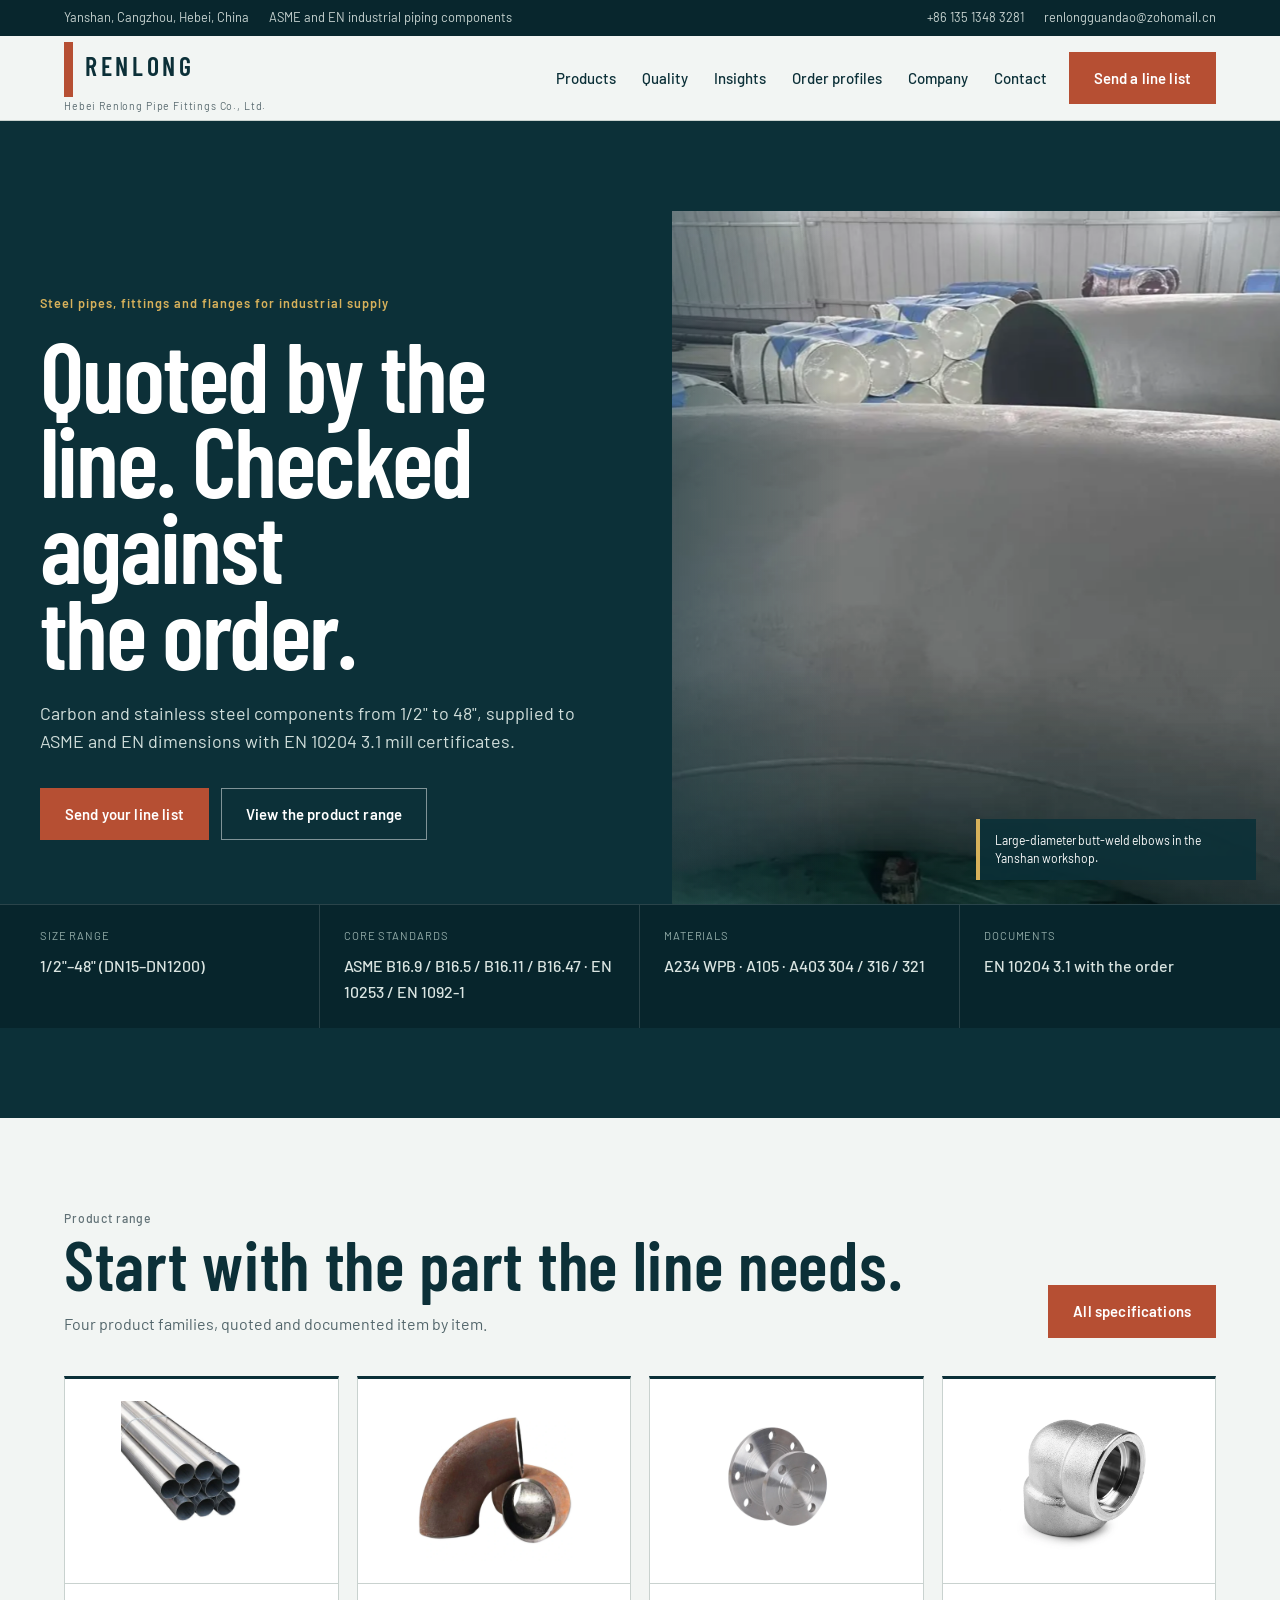
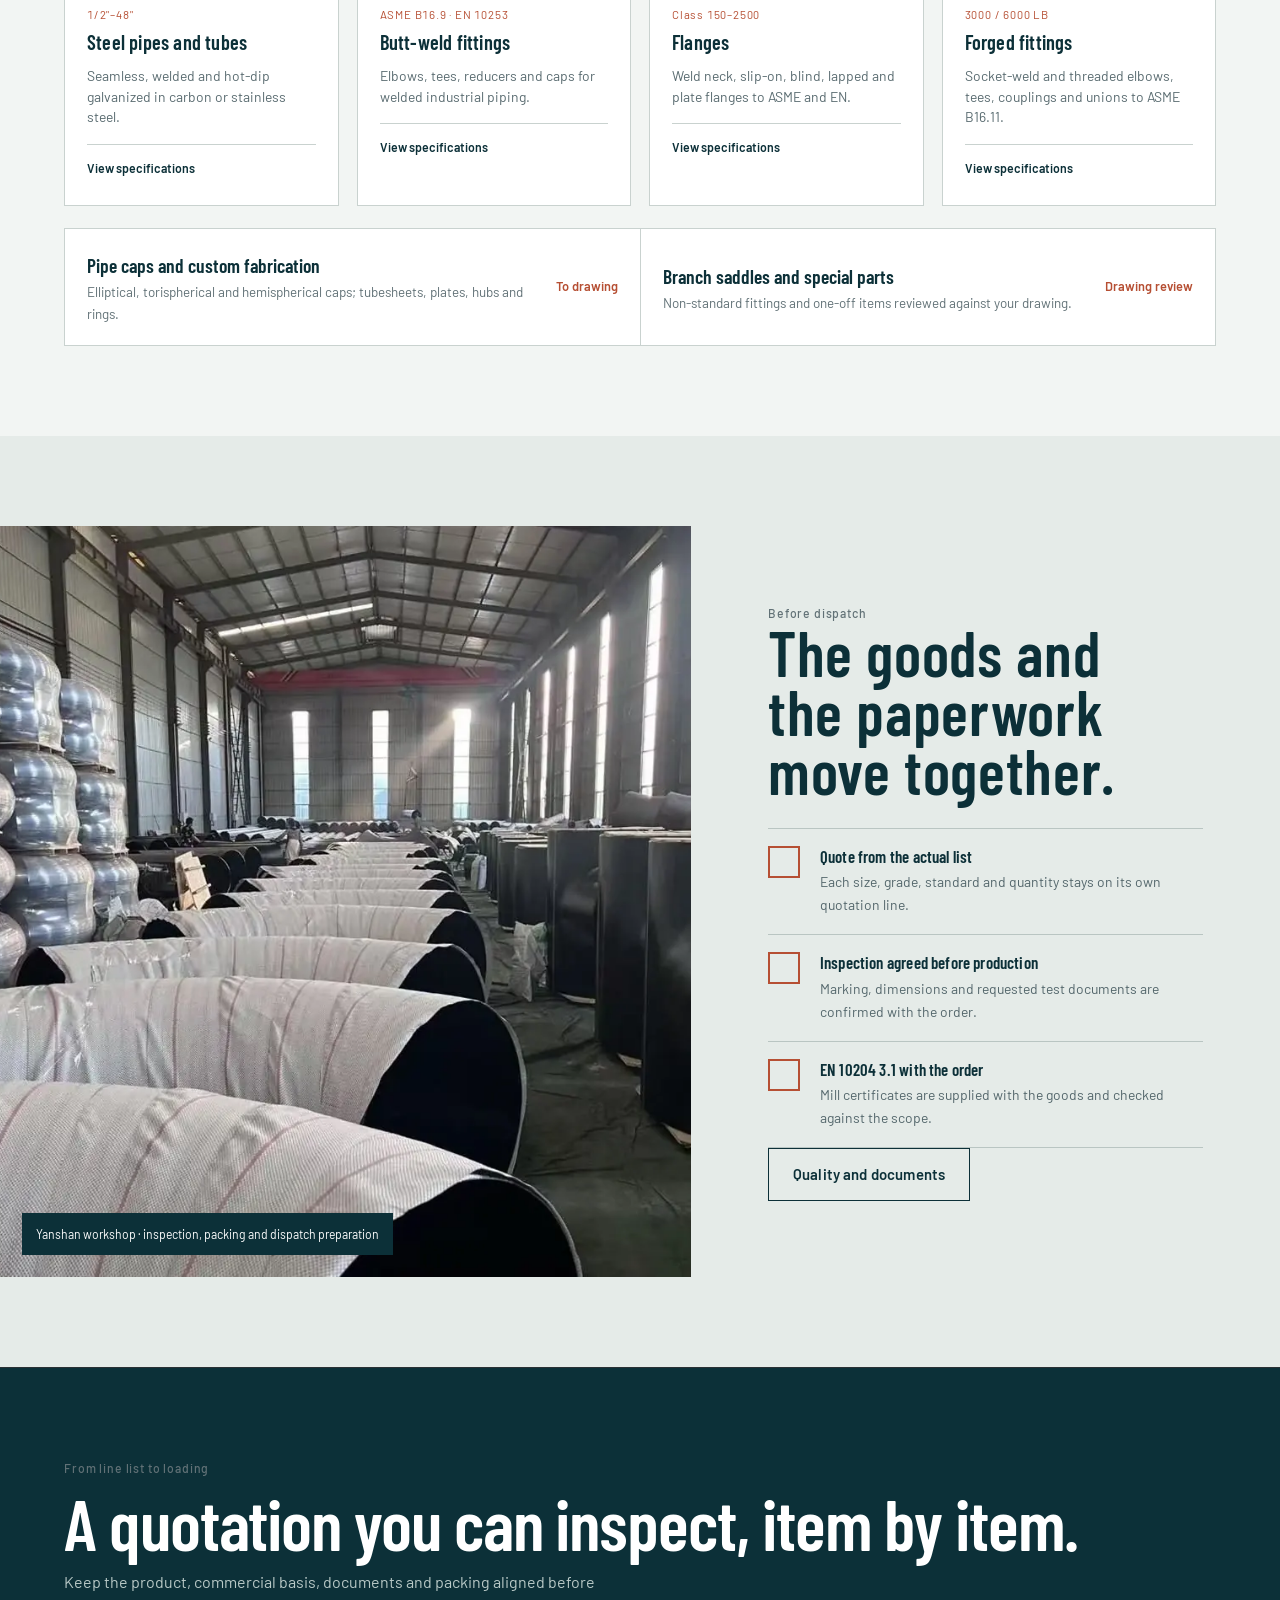
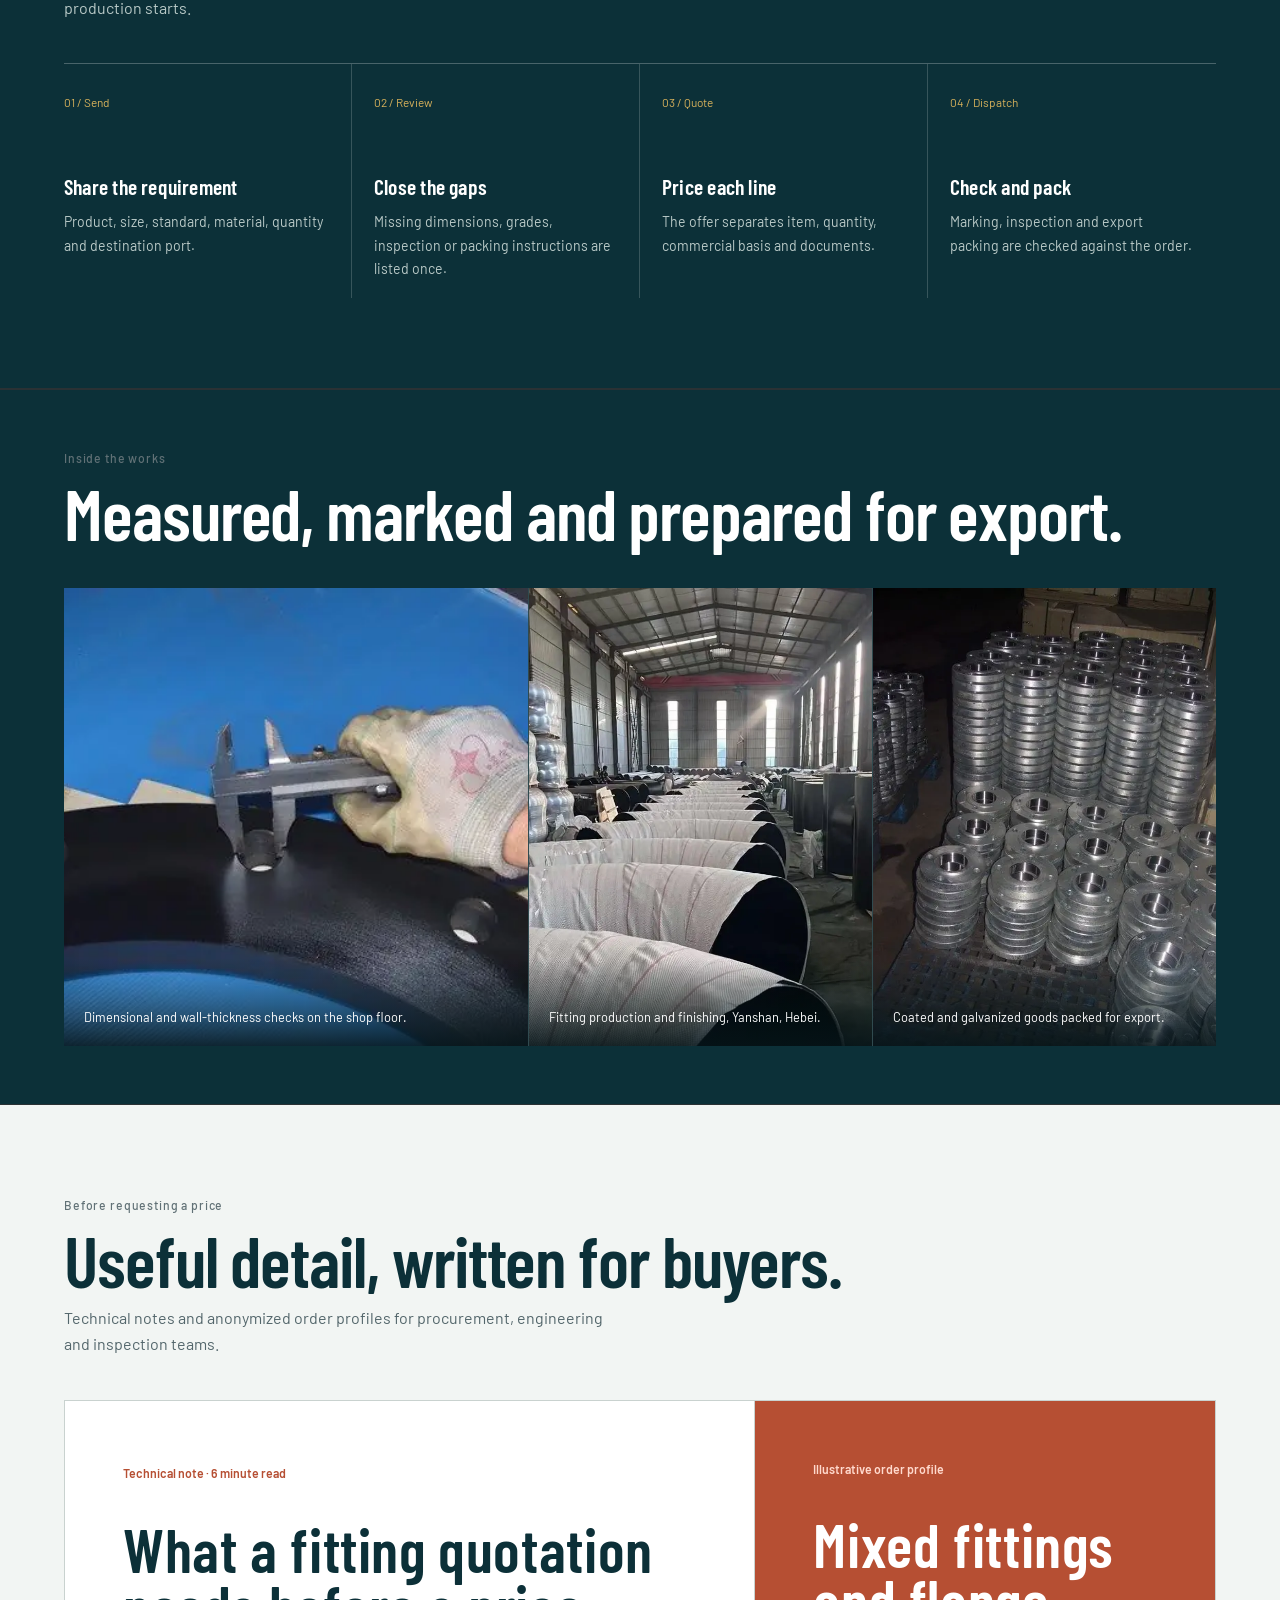
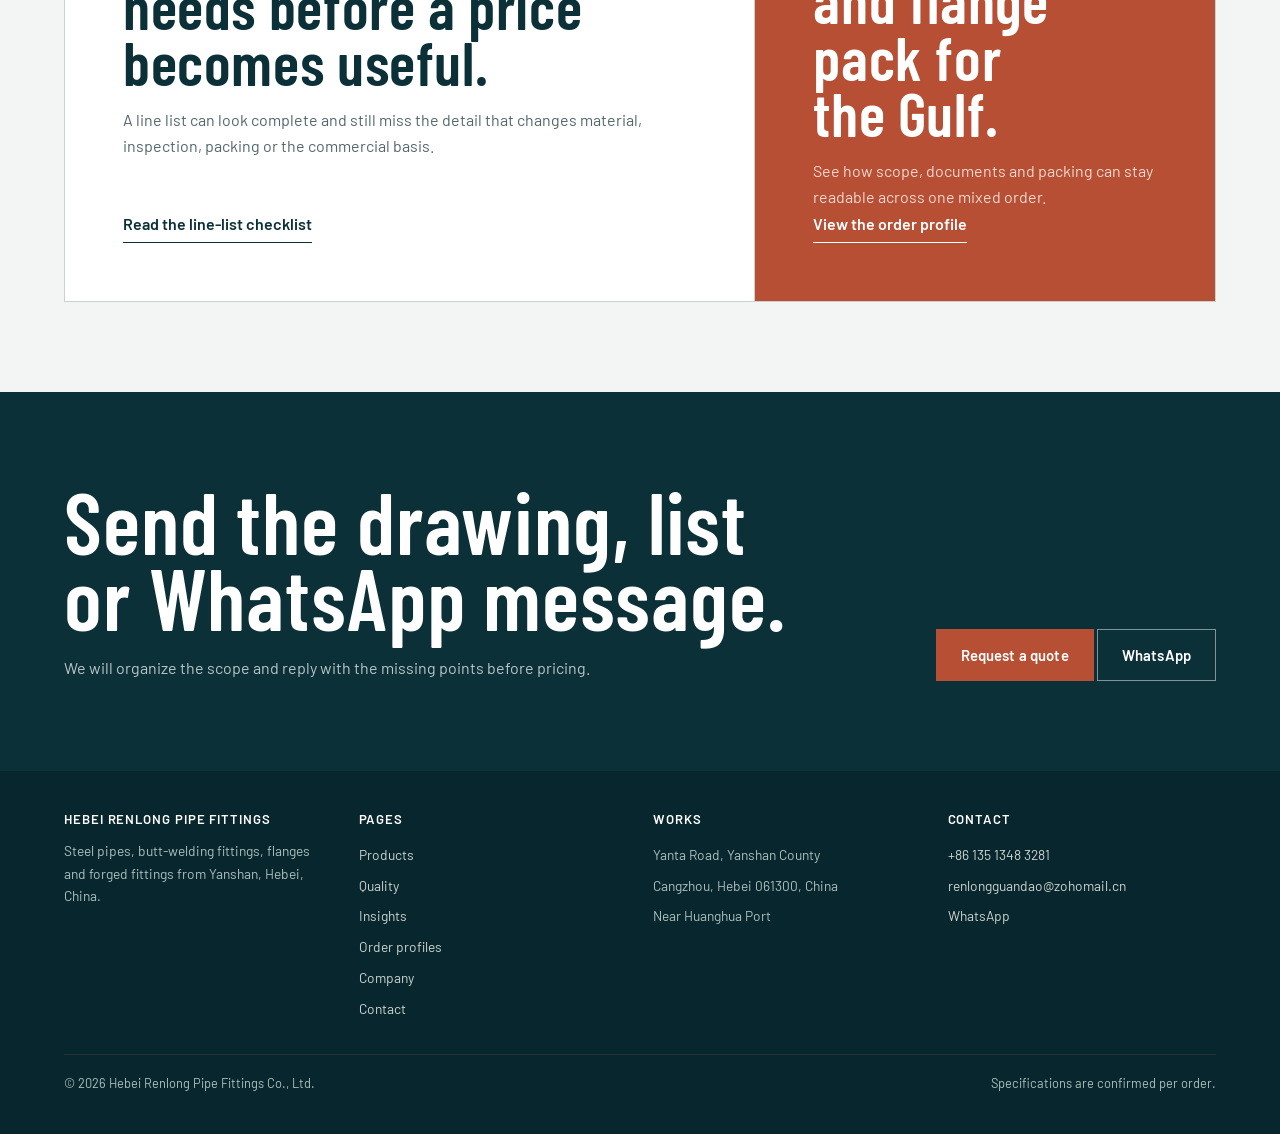
==== index.html @ 7671b18b "Use clean high-resolution white product imagery" ====
<!DOCTYPE html>
<html lang="en">
<head>
<meta charset="utf-8">
<meta name="viewport" content="width=device-width, initial-scale=1">
<title>Steel Pipes, Fittings and Flanges | Hebei Renlong</title>
<meta name="description" content="Carbon and stainless steel pipes, butt-welding fittings, flanges and forged fittings to ASME and EN standards. EN 10204 3.1 certificates supplied with the order.">
<link rel="stylesheet" href="assets/styles.css">
<link rel="stylesheet" href="assets/motion.css">
<link rel="stylesheet" href="assets/v2.css">
<script>document.documentElement.classList.add('anim')</script>
</head>
<body class="v2">

<div class="topbar">
  <div class="wrap">
    <span>Yanshan, Cangzhou, Hebei, China</span>
    <span>ASME and EN industrial piping components</span>
    <span class="spacer"></span>
    <a href="tel:+8613513483281">+86 135 1348 3281</a>
    <a href="mailto:renlongguandao@zohomail.cn">renlongguandao@zohomail.cn</a>
  </div>
</div>

<header class="masthead">
  <div class="wrap">
    <a class="wordmark" href="index.html">Renlong<small>Hebei Renlong Pipe Fittings Co., Ltd.</small></a>
    <button class="navtoggle" type="button" aria-expanded="false" aria-controls="primary-nav">Menu</button>
    <nav class="main" id="primary-nav" aria-label="Primary">
      <ul>
        <li><a href="products.html">Products</a></li>
        <li><a href="quality.html">Quality</a></li>
        <li><a href="insights.html">Insights</a></li>
        <li><a href="case.html">Order profiles</a></li>
        <li><a href="about.html">Company</a></li>
        <li><a href="contact.html">Contact</a></li>
      </ul>
    </nav>
    <a class="btn" href="contact.html">Send a line list</a>
  </div>
</header>

<main>
  <section class="v2-hero" aria-labelledby="home-title">
    <div class="v2-hero-grid">
      <div class="v2-hero-copy">
        <p class="v2-kicker motion-line">Steel pipes, fittings and flanges for industrial supply</p>
        <h1 id="home-title" class="motion-line">Quoted by the line. Checked against the order.</h1>
        <p class="v2-hero-lede motion-line">
          Carbon and stainless steel components from 1/2" to 48", supplied to ASME and EN
          dimensions with EN 10204 3.1 mill certificates.
        </p>
        <div class="v2-hero-actions motion-line">
          <a class="btn" href="contact.html">Send your line list</a>
          <a class="btn on-dark" href="products.html">View the product range</a>
        </div>
      </div>
      <div class="v2-hero-media">
        <img src="assets/img/hero-elbow.webp" alt="Large-diameter steel elbows in the Renlong workshop" fetchpriority="high">
        <div class="v2-hero-caption">Large-diameter butt-weld elbows in the Yanshan workshop.</div>
      </div>
    </div>
    <div class="v2-specs" aria-label="Core supply range">
      <div class="v2-spec"><span>Size range</span><strong>1/2"–48" (DN15–DN1200)</strong></div>
      <div class="v2-spec"><span>Core standards</span><strong>ASME B16.9 / B16.5 / B16.11 / B16.47 · EN 10253 / EN 1092-1</strong></div>
      <div class="v2-spec"><span>Materials</span><strong>A234 WPB · A105 · A403 304 / 316 / 321</strong></div>
      <div class="v2-spec"><span>Documents</span><strong>EN 10204 3.1 with the order</strong></div>
    </div>
  </section>

  <section class="range-section" aria-labelledby="range-title">
    <div class="wrap">
      <div class="range-head v2-reveal">
        <div>
          <div class="dim">Product range</div>
          <h2 id="range-title">Start with the part the line needs.</h2>
          <p>Four product families, quoted and documented item by item.</p>
        </div>
        <a class="btn" href="products.html">All specifications</a>
      </div>

      <div class="range">
        <a class="range-card v2-reveal" href="products.html#pipes">
          <img src="assets/img/catalog-final/pipe-tubes.webp" width="800" height="800" alt="Steel pipes and tubes on a white background" loading="lazy" decoding="async">
          <div class="range-body">
            <div class="range-meta">1/2"–48"</div>
            <h3>Steel pipes and tubes</h3>
            <p>Seamless, welded and hot-dip galvanized in carbon or stainless steel.</p>
          </div>
        </a>
        <a class="range-card v2-reveal" href="products.html#butt-welding">
          <img src="assets/img/catalog-final/butt-weld-fittings.webp" width="800" height="800" alt="Butt-weld fittings on a white background" loading="lazy" decoding="async">
          <div class="range-body">
            <div class="range-meta">ASME B16.9 · EN 10253</div>
            <h3>Butt-weld fittings</h3>
            <p>Elbows, tees, reducers and caps for welded industrial piping.</p>
          </div>
        </a>
        <a class="range-card v2-reveal" href="products.html#flanges">
          <img src="assets/img/catalog-final/flanges.webp" width="800" height="800" alt="Steel flanges on a white background" loading="lazy" decoding="async">
          <div class="range-body">
            <div class="range-meta">Class 150–2500</div>
            <h3>Flanges</h3>
            <p>Weld neck, slip-on, blind, lapped and plate flanges to ASME and EN.</p>
          </div>
        </a>
        <a class="range-card v2-reveal" href="products.html#forged">
          <img src="assets/img/catalog-final/forged-fittings.webp" width="1500" height="1113" alt="Forged socket-weld fittings on a white background" loading="lazy" decoding="async">
          <div class="range-body">
            <div class="range-meta">3000 / 6000 LB</div>
            <h3>Forged fittings</h3>
            <p>Socket-weld and threaded elbows, tees, couplings and unions to ASME B16.11.</p>
          </div>
        </a>
      </div>

      <div class="v2-secondary v2-reveal">
        <a href="products.html#caps">
          <span><strong>Pipe caps and custom fabrication</strong>Elliptical, torispherical and hemispherical caps; tubesheets, plates, hubs and rings.</span>
          <b>To drawing</b>
        </a>
        <a href="products.html#custom">
          <span><strong>Branch saddles and special parts</strong>Non-standard fittings and one-off items reviewed against your drawing.</span>
          <b>Drawing review</b>
        </a>
      </div>
    </div>
  </section>

  <section class="v2-proof" aria-labelledby="paperwork-title">
    <div class="v2-proof-media">
      <img src="assets/img/workshop.webp" alt="Packed and stacked fittings inside the Renlong workshop" decoding="async">
      <div class="v2-media-label">Yanshan workshop · inspection, packing and dispatch preparation</div>
    </div>
    <div class="v2-proof-copy v2-reveal">
      <div class="dim">Before dispatch</div>
      <h2 id="paperwork-title">The goods and the paperwork move together.</h2>
      <div class="v2-proof-list">
        <div class="v2-proof-item">
          <div><h3>Quote from the actual list</h3><p>Each size, grade, standard and quantity stays on its own quotation line.</p></div>
        </div>
        <div class="v2-proof-item">
          <div><h3>Inspection agreed before production</h3><p>Marking, dimensions and requested test documents are confirmed with the order.</p></div>
        </div>
        <div class="v2-proof-item">
          <div><h3>EN 10204 3.1 with the order</h3><p>Mill certificates are supplied with the goods and checked against the scope.</p></div>
        </div>
      </div>
      <div><a class="btn ghost" href="quality.html">Quality and documents</a></div>
    </div>
  </section>

  <section class="band" aria-labelledby="process-title">
    <div class="wrap">
      <div class="sechead v2-reveal">
        <div class="dim on-dark">From line list to loading</div>
        <h2 id="process-title">A quotation you can inspect, item by item.</h2>
        <p>Keep the product, commercial basis, documents and packing aligned before production starts.</p>
      </div>
      <div class="v2-process">
        <div class="v2-process-step v2-reveal"><span>01 / Send</span><h3>Share the requirement</h3><p>Product, size, standard, material, quantity and destination port.</p></div>
        <div class="v2-process-step v2-reveal"><span>02 / Review</span><h3>Close the gaps</h3><p>Missing dimensions, grades, inspection or packing instructions are listed once.</p></div>
        <div class="v2-process-step v2-reveal"><span>03 / Quote</span><h3>Price each line</h3><p>The offer separates item, quantity, commercial basis and documents.</p></div>
        <div class="v2-process-step v2-reveal"><span>04 / Dispatch</span><h3>Check and pack</h3><p>Marking, inspection and export packing are checked against the order.</p></div>
      </div>
    </div>
  </section>

  <section class="band tight" aria-labelledby="quality-photos-title">
    <div class="wrap">
      <div class="sechead v2-reveal">
        <div class="dim on-dark">Inside the works</div>
        <h2 id="quality-photos-title">Measured, marked and prepared for export.</h2>
      </div>
      <div class="v2-shot-grid">
        <figure class="v2-reveal">
          <img src="assets/img/inspection.webp" alt="Measuring a fitting on the shop floor" decoding="async">
          <figcaption>Dimensional and wall-thickness checks on the shop floor.</figcaption>
        </figure>
        <figure class="v2-reveal">
          <img src="assets/img/workshop.webp" alt="Fitting production workshop" decoding="async">
          <figcaption>Fitting production and finishing, Yanshan, Hebei.</figcaption>
        </figure>
        <figure class="v2-reveal">
          <img src="assets/img/galvanized-yard.webp" alt="Galvanized fittings prepared for export" decoding="async">
          <figcaption>Coated and galvanized goods packed for export.</figcaption>
        </figure>
      </div>
    </div>
  </section>

  <section aria-labelledby="resources-title">
    <div class="wrap">
      <div class="sechead v2-reveal">
        <div class="dim">Before requesting a price</div>
        <h2 id="resources-title">Useful detail, written for buyers.</h2>
        <p>Technical notes and anonymized order profiles for procurement, engineering and inspection teams.</p>
      </div>
      <div class="v2-content-grid">
        <article class="v2-editorial v2-reveal">
          <div>
            <span class="v2-eyebrow">Technical note · 6 minute read</span>
            <h2>What a fitting quotation needs before a price becomes useful.</h2>
            <p>A line list can look complete and still miss the detail that changes material, inspection, packing or the commercial basis.</p>
          </div>
          <a class="v2-textlink" href="insights.html">Read the line-list checklist</a>
        </article>
        <article class="v2-case-card v2-reveal">
          <span class="v2-eyebrow">Illustrative order profile</span>
          <div>
            <h2>Mixed fittings and flange pack for the Gulf.</h2>
            <p>See how scope, documents and packing can stay readable across one mixed order.</p>
          </div>
          <a class="v2-textlink" href="case.html">View the order profile</a>
        </article>
      </div>
    </div>
  </section>

  <section class="v2-cta">
    <div class="wrap v2-cta-grid v2-reveal">
      <div>
        <h2>Send the drawing, list or WhatsApp message.</h2>
        <p>We will organize the scope and reply with the missing points before pricing.</p>
      </div>
      <div class="actions">
        <a class="btn" href="contact.html">Request a quote</a>
        <a class="btn on-dark" href="https://wa.me/8613513483281">WhatsApp</a>
      </div>
    </div>
  </section>
</main>

<footer>
  <div class="wrap">
    <div class="foot-grid">
      <div>
        <h3>Hebei Renlong Pipe Fittings</h3>
        <p>Steel pipes, butt-welding fittings, flanges and forged fittings from Yanshan, Hebei, China.</p>
      </div>
      <div>
        <h3>Pages</h3>
        <ul>
          <li><a href="products.html">Products</a></li>
          <li><a href="quality.html">Quality</a></li>
          <li><a href="insights.html">Insights</a></li>
          <li><a href="case.html">Order profiles</a></li>
          <li><a href="about.html">Company</a></li>
          <li><a href="contact.html">Contact</a></li>
        </ul>
      </div>
      <div>
        <h3>Works</h3>
        <ul>
          <li>Yanta Road, Yanshan County</li>
          <li>Cangzhou, Hebei 061300, China</li>
          <li>Near Huanghua Port</li>
        </ul>
      </div>
      <div>
        <h3>Contact</h3>
        <ul>
          <li><a href="tel:+8613513483281">+86 135 1348 3281</a></li>
          <li><a href="mailto:renlongguandao@zohomail.cn">renlongguandao@zohomail.cn</a></li>
          <li><a href="https://wa.me/8613513483281">WhatsApp</a></li>
        </ul>
      </div>
    </div>
    <div class="footnote">
      <span>&copy; <span id="year">2026</span> Hebei Renlong Pipe Fittings Co., Ltd.</span>
      <span class="spacer">Specifications are confirmed per order.</span>
    </div>
  </div>
</footer>

<script src="assets/site.js"></script>
<script src="assets/v2.js"></script>
</body>
</html>
---- assets/styles.css ----
/* Renlong Pipe Fittings — site stylesheet
   Design language: mill test certificate / fabrication drawing.
   Single accent (oxide red) reserved for dimension callouts and primary actions. */

@font-face {
  font-family: "Barlow";
  font-style: normal;
  font-weight: 400;
  font-display: swap;
  src: url(fonts/barlow-400.woff2) format("woff2");
}

@font-face {
  font-family: "Barlow";
  font-style: normal;
  font-weight: 500;
  font-display: swap;
  src: url(fonts/barlow-500.woff2) format("woff2");
}

@font-face {
  font-family: "Barlow";
  font-style: normal;
  font-weight: 600;
  font-display: swap;
  src: url(fonts/barlow-600.woff2) format("woff2");
}

@font-face {
  font-family: "Barlow Condensed";
  font-style: normal;
  font-weight: 500;
  font-display: swap;
  src: url(fonts/barlow-condensed-500.woff2) format("woff2");
}

@font-face {
  font-family: "Barlow Condensed";
  font-style: normal;
  font-weight: 600;
  font-display: swap;
  src: url(fonts/barlow-condensed-600.woff2) format("woff2");
}

:root {
  --paper: #121617;
  --surface: #171c1f;
  --ink: #e8ecea;
  --steel: #98a39f;
  --line: #2a3134;
  --oxide: #c0502a;
  --oxide-deep: #a3401f;
  --band: #0c0f10;
  --band-ink: #c2cbc6;
  --display: "Barlow Condensed", "Arial Narrow", "Microsoft YaHei", sans-serif;
  --body: "Barlow", "Segoe UI", "Microsoft YaHei", "PingFang SC", sans-serif;
}

* { box-sizing: border-box; }

html { scroll-behavior: smooth; }

body {
  margin: 0;
  background: var(--paper);
  color: var(--ink);
  font-family: var(--body);
  font-size: 16px;
  line-height: 1.6;
  -webkit-font-smoothing: antialiased;
}

img { max-width: 100%; display: block; }

a { color: inherit; }

h1, h2, h3 {
  font-family: var(--display);
  font-weight: 600;
  letter-spacing: 0.01em;
  line-height: 1.12;
  margin: 0;
  text-wrap: balance;
}

h1 { font-size: clamp(2.1rem, 4.6vw, 3.5rem); }
h2 { font-size: clamp(1.5rem, 2.6vw, 2.1rem); }
h3 { font-size: 1.18rem; }
p { margin: 0 0 1em; }
p:last-child { margin-bottom: 0; }

.wrap { max-width: 1180px; margin: 0 auto; padding: 0 22px; }

a:focus-visible,
button:focus-visible,
input:focus-visible,
textarea:focus-visible {
  outline: 2px solid var(--oxide);
  outline-offset: 2px;
}

/* ---------- dimension-line motif (drawn from drawing callouts) ---------- */

.dim {
  display: flex;
  align-items: center;
  gap: 10px;
  color: var(--steel);
  font-family: var(--body);
  font-size: 0.82rem;
  font-weight: 500;
  letter-spacing: 0.02em;
}

.dim::before,
.dim::after {
  content: "";
  height: 1px;
  background: var(--line);
}

.dim::before { width: 24px; flex: 0 0 24px; }
.dim::after { flex: 1 1 auto; }

.dim.on-dark { color: #8f9b96; }
.dim.on-dark::before, .dim.on-dark::after { background: #3a423f; }

/* ---------- top utility bar ---------- */

.topbar {
  background: var(--band);
  color: var(--band-ink);
  font-size: 0.8rem;
}

.topbar .wrap {
  display: flex;
  flex-wrap: wrap;
  gap: 6px 20px;
  align-items: center;
  min-height: 38px;
}

.topbar a { text-decoration: none; }
.topbar a:hover { color: #fff; text-decoration: underline; }
.topbar .spacer { margin-left: auto; }

/* ---------- header ---------- */

.masthead {
  background: var(--surface);
  border-bottom: 1px solid var(--line);
  position: sticky;
  top: 0;
  z-index: 20;
}

.masthead .wrap {
  display: flex;
  align-items: center;
  gap: 18px;
  min-height: 72px;
}

.wordmark {
  font-family: var(--display);
  font-size: 1.5rem;
  font-weight: 600;
  letter-spacing: 0.16em;
  text-transform: uppercase;
  text-decoration: none;
  white-space: nowrap;
}

.wordmark small {
  display: block;
  font-family: var(--body);
  font-size: 0.66rem;
  font-weight: 400;
  letter-spacing: 0.08em;
  color: var(--steel);
  text-transform: none;
}

nav.main { margin-left: auto; }

nav.main ul {
  display: flex;
  gap: 26px;
  list-style: none;
  margin: 0;
  padding: 0;
  font-size: 0.94rem;
  font-weight: 500;
}

nav.main a {
  text-decoration: none;
  padding: 6px 0;
  border-bottom: 2px solid transparent;
}

nav.main a:hover { border-bottom-color: var(--line); }
nav.main a[aria-current="page"] { border-bottom-color: var(--oxide); }

.btn {
  display: inline-block;
  font-family: var(--body);
  font-size: 0.92rem;
  font-weight: 600;
  text-decoration: none;
  text-align: center;
  padding: 11px 20px;
  border: 1px solid var(--oxide);
  border-radius: 2px;
  background: var(--oxide);
  color: #fff;
  cursor: pointer;
}

.btn:hover { background: var(--oxide-deep); border-color: var(--oxide-deep); }

.btn.ghost {
  background: transparent;
  color: var(--ink);
  border-color: var(--line);
}

.btn.ghost:hover { border-color: var(--ink); background: transparent; }

.btn.on-dark {
  background: transparent;
  color: #fff;
  border-color: #4a534f;
}

.btn.on-dark:hover { border-color: #fff; background: transparent; }

.navtoggle {
  display: none;
  margin-left: auto;
  background: none;
  border: 1px solid var(--line);
  border-radius: 2px;
  padding: 8px 11px;
  font: inherit;
  cursor: pointer;
}

/* ---------- hero ---------- */

.hero {
  position: relative;
  background: #23282b;
  color: #fff;
  overflow: hidden;
}

.hero img {
  position: absolute;
  inset: 0;
  width: 100%;
  height: 100%;
  object-fit: cover;
  object-position: center 55%;
  opacity: 0.5;
}

.hero .wrap {
  position: relative;
  padding-top: 74px;
  padding-bottom: 74px;
  max-width: 1180px;
}

.hero h1 { max-width: 17ch; }

.hero .lede {
  margin-top: 20px;
  max-width: 56ch;
  font-size: 1.02rem;
  color: #dfe4e1;
}

.hero .actions {
  display: flex;
  flex-wrap: wrap;
  gap: 12px;
  margin-top: 26px;
}

.specstrip {
  margin-top: 34px;
  border-top: 1px solid #454d4a;
  padding-top: 14px;
  display: grid;
  grid-template-columns: repeat(auto-fit, minmax(190px, 1fr));
  gap: 12px 26px;
  font-size: 0.86rem;
  color: #cdd4d0;
}

.specstrip div span {
  display: block;
  font-size: 0.7rem;
  letter-spacing: 0.07em;
  text-transform: uppercase;
  color: #8f9b96;
  margin-bottom: 2px;
}

/* ---------- sections ---------- */

section { padding: 62px 0; }
section.tight { padding: 44px 0; }

.sechead { margin-bottom: 30px; }
.sechead p { margin-top: 12px; max-width: 68ch; color: var(--steel); }

.band { background: var(--band); color: var(--band-ink); }
.band h2, .band h3 { color: #fff; }
.band p { color: var(--band-ink); }

/* ---------- product index table ---------- */

.index-table {
  width: 100%;
  border-collapse: collapse;
  background: var(--surface);
  border: 1px solid var(--line);
  font-size: 0.92rem;
}

.index-table caption {
  caption-side: top;
  text-align: left;
  font-size: 0.8rem;
  color: var(--steel);
  padding-bottom: 10px;
}

.index-table th,
.index-table td {
  border-bottom: 1px solid var(--line);
  padding: 14px 16px;
  text-align: left;
  vertical-align: top;
}

.index-table thead th {
  background: #1a2023;
  font-size: 0.74rem;
  letter-spacing: 0.07em;
  text-transform: uppercase;
  color: var(--steel);
  font-weight: 600;
  white-space: nowrap;
}

.index-table tbody tr:last-child td { border-bottom: none; }

.index-table .fam {
  display: flex;
  gap: 12px;
  align-items: flex-start;
  min-width: 250px;
}

.index-table .fam img {
  width: 60px;
  height: 60px;
  object-fit: cover;
  flex: 0 0 60px;
  background: #202628;
}

.index-table .fam strong { display: block; font-weight: 600; }
.index-table .fam a { text-decoration: none; }
.index-table .fam a:hover { color: var(--oxide); text-decoration: underline; }
.index-table .fam em {
  font-style: normal;
  font-size: 0.82rem;
  color: var(--steel);
}

.nums { font-variant-numeric: tabular-nums; }

/* ---------- fact grid ---------- */

.facts {
  display: grid;
  grid-template-columns: repeat(auto-fit, minmax(240px, 1fr));
  gap: 1px;
  background: var(--line);
  border: 1px solid var(--line);
}

.facts > div {
  background: var(--surface);
  padding: 22px;
}

.facts h3 { margin-bottom: 8px; }
.facts p { font-size: 0.92rem; color: var(--steel); }

.band .facts { background: #1a2023; border-color: #1a2023; }
.band .facts > div { background: #14191b; }
.band .facts p { color: #a7b0ac; }

/* ---------- photo strip ---------- */

.shots {
  display: grid;
  grid-template-columns: repeat(auto-fit, minmax(260px, 1fr));
  gap: 18px;
}

.shots figure { margin: 0; }

.shots img {
  width: 100%;
  aspect-ratio: 4 / 3;
  object-fit: cover;
  background: #202628;
}

.shots figcaption {
  font-size: 0.84rem;
  color: var(--steel);
  padding-top: 9px;
  border-top: 1px solid var(--line);
  margin-top: 9px;
}

.band .shots figcaption { color: #a7b0ac; border-top-color: #2c3336; }

/* ---------- document cards (certificates) ---------- */

.docs {
  display: grid;
  grid-template-columns: repeat(auto-fit, minmax(260px, 1fr));
  gap: 18px;
}

.docs figure { margin: 0; }

.docs a {
  display: block;
  padding: 8px;
  background: var(--surface);
  border: 1px solid var(--line);
}

.docs a:hover { border-color: var(--oxide); }

.docs img { display: block; width: 100%; height: auto; }

.docs figcaption {
  font-size: 0.84rem;
  color: var(--steel);
  padding-top: 9px;
  border-top: 1px solid var(--line);
  margin-top: 9px;
}

.docs figcaption b { display: block; color: var(--ink); font-weight: 600; margin-bottom: 4px; }

/* ---------- detail rows (products page) ---------- */

.family {
  display: grid;
  grid-template-columns: minmax(240px, 320px) 1fr;
  gap: 30px;
  padding: 34px 0;
  border-bottom: 1px solid var(--line);
}

.family:last-of-type { border-bottom: none; }
.family img { width: 100%; aspect-ratio: 4 / 3; object-fit: cover; background: #202628; }

.spec-list {
  list-style: none;
  margin: 16px 0 0;
  padding: 0;
  display: grid;
  grid-template-columns: repeat(auto-fit, minmax(230px, 1fr));
  gap: 0 26px;
  font-size: 0.92rem;
}

.spec-list li {
  display: flex;
  gap: 10px;
  padding: 8px 0;
  border-top: 1px solid var(--line);
}

.spec-list b {
  flex: 0 0 96px;
  font-weight: 600;
  color: var(--steel);
  font-size: 0.78rem;
  letter-spacing: 0.05em;
  text-transform: uppercase;
  padding-top: 2px;
}

/* ---------- plain data table ---------- */

.data {
  width: 100%;
  border-collapse: collapse;
  font-size: 0.9rem;
  background: var(--surface);
  border: 1px solid var(--line);
}

.data th, .data td {
  border-bottom: 1px solid var(--line);
  padding: 11px 14px;
  text-align: left;
  vertical-align: top;
}

.data th {
  background: #1a2023;
  font-size: 0.74rem;
  letter-spacing: 0.07em;
  text-transform: uppercase;
  color: var(--steel);
}

.data tbody tr:last-child td { border-bottom: none; }
.data td:first-child { font-weight: 600; white-space: nowrap; }

/* ---------- contact ---------- */

.contact-grid {
  display: grid;
  grid-template-columns: repeat(auto-fit, minmax(280px, 1fr));
  gap: 30px;
}

.kv { list-style: none; margin: 0; padding: 0; }

.kv li {
  padding: 12px 0;
  border-top: 1px solid var(--line);
  display: flex;
  gap: 14px;
  font-size: 0.95rem;
}

.kv b {
  flex: 0 0 112px;
  font-size: 0.76rem;
  letter-spacing: 0.06em;
  text-transform: uppercase;
  color: var(--steel);
  font-weight: 600;
  padding-top: 3px;
}

.band .kv li { border-top-color: #2c3336; }
.band .kv b { color: #8f9b96; }

ol.steps {
  counter-reset: step;
  list-style: none;
  margin: 0;
  padding: 0;
}

ol.steps li {
  counter-increment: step;
  position: relative;
  padding: 14px 0 14px 46px;
  border-top: 1px solid var(--line);
  font-size: 0.94rem;
}

ol.steps li::before {
  content: counter(step);
  position: absolute;
  left: 0;
  top: 15px;
  width: 26px;
  height: 26px;
  border: 1px solid var(--oxide);
  color: var(--oxide);
  font-size: 0.8rem;
  font-weight: 600;
  display: flex;
  align-items: center;
  justify-content: center;
}

/* ---------- footer ---------- */

footer {
  background: var(--band);
  color: #97a19d;
  font-size: 0.86rem;
  padding: 40px 0;
}

footer a { color: #cdd4d0; text-decoration: none; }
footer a:hover { text-decoration: underline; }

.foot-grid {
  display: grid;
  grid-template-columns: repeat(auto-fit, minmax(220px, 1fr));
  gap: 26px;
}

.foot-grid h3 {
  color: #fff;
  font-size: 0.82rem;
  letter-spacing: 0.07em;
  text-transform: uppercase;
  margin-bottom: 12px;
  font-family: var(--body);
  font-weight: 600;
}

.foot-grid ul { list-style: none; margin: 0; padding: 0; }
.foot-grid li { padding: 4px 0; }

.footnote {
  margin-top: 30px;
  padding-top: 18px;
  border-top: 1px solid #2c3336;
  display: flex;
  flex-wrap: wrap;
  gap: 8px 20px;
  font-size: 0.8rem;
}

.footnote .spacer { margin-left: auto; }

/* ---------- responsive ---------- */

@media (max-width: 900px) {
  .navtoggle { display: block; }

  nav.main {
    order: 3;
    flex-basis: 100%;
    margin-left: 0;
    display: none;
  }

  nav.main.open { display: block; }

  nav.main ul {
    flex-direction: column;
    gap: 0;
    padding: 8px 0 16px;
  }

  nav.main li { border-top: 1px solid var(--line); }
  nav.main a { display: block; padding: 12px 0; }

  .masthead .wrap { flex-wrap: wrap; padding-top: 10px; padding-bottom: 10px; }

  .family { grid-template-columns: 1fr; gap: 18px; }
  .hero .wrap { padding-top: 52px; padding-bottom: 52px; }
  section { padding: 46px 0; }
}

@media (max-width: 640px) {
  body { font-size: 15px; }
  .topbar { font-size: 0.76rem; }
  .topbar .spacer { margin-left: 0; }

  /* The product index becomes a stacked record on narrow screens so nothing
     has to be scrolled sideways or dropped. Labels come from data-label. */
  .index-table,
  .index-table thead,
  .index-table tbody,
  .index-table tr,
  .index-table th,
  .index-table td { display: block; width: auto; }

  .index-table { border-left: none; border-right: none; }
  .index-table thead { display: none; }
  .index-table caption { padding: 0 0 6px; }

  .index-table tr {
    border-bottom: 1px solid var(--line);
    padding: 16px 0 14px;
  }

  .index-table tbody tr:last-child { border-bottom: none; }

  .index-table td {
    border-bottom: none;
    padding: 5px 16px;
    font-size: 0.88rem;
  }

  .index-table td:first-child { padding: 0 16px 10px; }
  .index-table .fam { min-width: 0; }

  .index-table td[data-label]::before {
    content: attr(data-label) "  ";
    display: inline;
    color: var(--steel);
    font-size: 0.72rem;
    letter-spacing: 0.05em;
    text-transform: uppercase;
    font-weight: 600;
    margin-right: 4px;
  }

  .kv b, .spec-list b { flex-basis: 88px; }
  .hero h1 { max-width: none; }
}

/* Product index — the family menu at the top of the products page */
.famindex {
  background: var(--surface);
  border: 1px solid var(--line);
  margin-bottom: 38px;
}

.famindex-head {
  display: flex;
  justify-content: space-between;
  align-items: baseline;
  gap: 12px;
  padding: 13px 18px;
  border-bottom: 1px solid var(--line);
  font-family: var(--display);
  font-size: 0.78rem;
  letter-spacing: 0.09em;
  text-transform: uppercase;
  color: var(--steel);
}

.famindex ol {
  list-style: none;
  margin: 0;
  padding: 0;
  counter-reset: fam;
}

.famindex li { border-bottom: 1px solid var(--line); }
.famindex li:last-child { border-bottom: none; }

.famindex a {
  display: grid;
  grid-template-columns: 96px 1fr auto;
  gap: 18px;
  align-items: center;
  padding: 14px 18px;
  text-decoration: none;
}

.famindex a:hover { background: #1d2427; }
.famindex a:hover .fi-name { color: var(--oxide); }

.famindex img {
  width: 96px;
  height: 68px;
  object-fit: cover;
  background: #202628;
}

.famindex .fi-name {
  display: block;
  font-family: var(--display);
  font-size: 1.15rem;
  font-weight: 600;
  line-height: 1.25;
}

.famindex .fi-desc {
  display: block;
  font-size: 0.85rem;
  color: var(--steel);
  line-height: 1.45;
}

.famindex .fi-meta {
  font-family: var(--display);
  font-size: 0.84rem;
  letter-spacing: 0.04em;
  color: var(--oxide);
  white-space: nowrap;
}

@media (max-width: 640px) {
  .famindex a {
    grid-template-columns: 68px 1fr;
    gap: 14px;
    padding: 12px 14px;
  }
  .famindex img { width: 68px; height: 56px; }
  .famindex .fi-name { font-size: 1.02rem; }
  .famindex .fi-meta { grid-column: 1 / -1; color: var(--steel); }
}

/* ---------- refinement: mill-finish detail ---------- */
/* Larger display type, hairlines in place of boxes, and a wider rhythm.
   The oxide accent stays reserved for dimension marks and primary actions. */

h1 { font-size: clamp(2.7rem, 5.6vw, 4.3rem); line-height: .97; letter-spacing: -.005em; }
h2 { font-size: clamp(1.75rem, 2.9vw, 2.4rem); line-height: 1.04; }
h3 { font-size: 1.2rem; line-height: 1.28; }

body { line-height: 1.65; }
.wrap { max-width: 1200px; padding: 0 24px; }

.topbar .wrap { min-height: 36px; }
.masthead .wrap { min-height: 78px; gap: 22px; }
.wordmark { font-size: 1.62rem; }

/* hero: a left scrim keeps the type crisp while the photo stays the subject */
.hero::before {
  content: "";
  position: absolute;
  inset: 0;
  z-index: 1;
  background: linear-gradient(90deg, rgba(11,15,17,.88) 0%, rgba(11,15,17,.66) 44%, rgba(11,15,17,.20) 80%);
}

.hero::after {
  content: "";
  position: absolute;
  z-index: 2;
  top: 30px;
  right: 30px;
  width: 28px;
  height: 28px;
  border-top: 1px solid rgba(255,255,255,.42);
  border-right: 1px solid rgba(255,255,255,.42);
}

.hero-media { position: absolute; inset: 0; overflow: hidden; }
.hero-media img { opacity: 0; }
.hero-media img.is-on { opacity: .5; }

.hero-dots {
  position: absolute;
  right: 26px;
  bottom: 24px;
  z-index: 4;
  display: flex;
  gap: 10px;
}

.hero-dots button {
  width: 28px;
  height: 3px;
  padding: 0;
  border: 0;
  background: rgba(255,255,255,.28);
  cursor: pointer;
}

.hero-dots button.is-on { background: #fff; }

.hero .wrap { z-index: 3; padding-top: 96px; padding-bottom: 80px; }
.hero h1 { max-width: 18ch; }
.hero .lede { max-width: 52ch; color: #e7ebe9; }
.specstrip { margin-top: 40px; border-top-color: rgba(255,255,255,.24); padding-top: 18px; }
.specstrip div span { color: #a3aea9; }

/* actions */
.btn { border-radius: 0; padding: 13px 24px; font-size: .93rem; letter-spacing: .01em; }
.btn.on-dark { border-color: rgba(255,255,255,.55); }
.btn.on-dark:hover { border-color: #fff; background: rgba(255,255,255,.09); }

/* section rhythm */
section { padding: 78px 0; }
section.tight { padding: 56px 0; }
.sechead { margin-bottom: 42px; }
.sechead p { max-width: 62ch; }

/* product table: rules instead of a box */
.index-table {
  background: transparent;
  border: 0;
  border-top: 1px solid var(--ink);
  font-size: .93rem;
}

.index-table th,
.index-table td { padding: 20px 18px; border-bottom: 1px solid var(--line); }

.index-table thead th {
  background: transparent;
  padding-top: 12px;
  padding-bottom: 12px;
  font-size: .72rem;
  letter-spacing: .09em;
}

.index-table tbody tr { transition: background-color .2s ease; }
.index-table tbody tr:hover { background: var(--surface); }
.index-table caption { padding-bottom: 14px; }

/* fact grid */
.facts { border: 0; border-top: 1px solid var(--line); border-bottom: 1px solid var(--line); }
.facts > div { padding: 28px 26px; }

@media (max-width: 900px) {
  .hero .wrap { padding-top: 64px; padding-bottom: 56px; }
  section { padding: 56px 0; }
  section.tight { padding: 44px 0; }
  .sechead { margin-bottom: 32px; }
  h1 { font-size: clamp(2.2rem, 8vw, 3.1rem); }
  .index-table th, .index-table td { padding: 16px 14px; }
}

@media (max-width: 640px) {
  .index-table caption { display: block; width: 100%; }
}

/* quieter section labels: no decorative rule, just a small label */
.dim {
  gap: 0;
  color: var(--steel);
  font-size: .76rem;
  letter-spacing: .07em;
}

.dim::before,
.dim::after { display: none; }

.sechead .dim { margin-bottom: 10px; }

/* interior pages open on the same graphite band as the hero */
.pagehead {
  background: var(--band);
  color: #fff;
  padding: 84px 0 60px;
  border-bottom: 1px solid rgba(255,255,255,.10);
}

.pagehead .sechead { margin-bottom: 0; }
.pagehead .dim { color: #94a09a; margin-bottom: 14px; }
.pagehead h1 { font-size: clamp(2.2rem, 4.2vw, 3.3rem); max-width: 22ch; color: #fff; }
.pagehead .sechead p { color: #c2cbc6; max-width: 60ch; }

.band { border-top: 1px solid var(--line); border-bottom: 1px solid var(--line); }

@media (max-width: 900px) {
  .pagehead { padding: 56px 0 42px; }
}

/* ---------- product range: four large entries ---------- */

.range {
  display: flex;
  gap: 30px;
  overflow-x: auto;
  scroll-snap-type: x mandatory;
  scrollbar-width: none;
  padding-bottom: 4px;
}

.range-section { background: #fff; color: #15181a; }

.range-head {
  display: flex;
  align-items: flex-end;
  justify-content: space-between;
  gap: 28px;
  margin-bottom: 34px;
}

.range-head h2 { color: #0f1e4d; font-size: clamp(1.9rem, 3.2vw, 2.6rem); }
.range-head p { margin-top: 12px; max-width: 62ch; color: #5a6469; }
.range-head .btn { flex: 0 0 auto; background: #f26a1b; border-color: #f26a1b; }
.range-head .btn:hover { background: #d9580d; border-color: #d9580d; }

.range-section .range-card {
  position: relative;
  border: 0;
  border-radius: 10px;
  background: #111;
  color: #fff;
}

.range-section .range-card:hover { border-color: transparent; transform: translateY(-3px); }
.range-section .range-card img { aspect-ratio: 16 / 10; filter: brightness(.82); }

.range-section .range-body {
  position: absolute;
  left: 0;
  right: 0;
  bottom: 0;
  padding: 26px 24px 22px;
  background: linear-gradient(180deg, rgba(8,10,12,0) 0%, rgba(8,10,12,.86) 62%, rgba(8,10,12,.94) 100%);
}

.range-section .range-body h3 { color: #fff; }
.range-section .range-body p { color: #d5dbd8; }
.range-section .range-meta { color: #ff8a4c; }

.range-section .range-nav > button {
  border-color: #d9dedb;
  color: #15181a;
}

.range-section .range-dots button { background: #d2d7d4; }
.range-section .range-dots button.is-on { background: #f26a1b; }
.range-section .range-cta { background: url(img/workshop.webp) center / cover; }

.range::-webkit-scrollbar { display: none; }

.range-card {
  display: block;
  flex: 0 0 41.5%;
  scroll-snap-align: start;
  background: var(--surface);
  border: 1px solid var(--line);
  color: inherit;
  text-decoration: none;
  overflow: hidden;
  transition: border-color .25s ease, transform .25s ease;
}

.range-card:hover { border-color: var(--oxide); transform: translateY(-3px); }

.range-card img {
  width: 100%;
  aspect-ratio: 16 / 9;
  object-fit: cover;
  background: #202628;
  transition: transform .6s ease;
}

.range-card:hover img { transform: scale(1.06); }

.range-body { padding: 22px 24px 26px; }

.range-meta {
  font-size: .74rem;
  letter-spacing: .07em;
  color: var(--oxide);
  margin-bottom: 8px;
  font-variant-numeric: tabular-nums;
}

.range-body h3 { font-size: 1.18rem; margin-bottom: 8px; }
.range-card:hover h3 { color: var(--oxide); }
.range-body p { color: var(--steel); font-size: .92rem; margin: 0; }

.range-cta {
  position: relative;
  display: flex;
  align-items: flex-end;
  background: url(img/workshop.webp) center / cover;
}

.range-cta::before {
  content: "";
  position: absolute;
  inset: 0;
  background: linear-gradient(180deg, rgba(10,13,14,.45) 0%, rgba(10,13,14,.94) 78%);
}

.range-cta .range-body { position: relative; padding: 30px 34px; }
.range-cta h3 { font-size: 1.5rem; }
.range-cta p { max-width: 44ch; }

.range-cta-link {
  display: inline-block;
  margin-top: 16px;
  padding-bottom: 3px;
  border-bottom: 1px solid var(--oxide);
  color: #f0c4b2;
  font-size: .9rem;
}

.range-nav {
  display: flex;
  align-items: center;
  gap: 10px;
  margin-top: 24px;
}

.range-nav > button {
  width: 40px;
  height: 40px;
  border: 1px solid var(--line);
  background: transparent;
  color: var(--ink);
  font-size: 1rem;
  cursor: pointer;
}

.range-nav > button:hover { border-color: var(--oxide); color: var(--oxide); }
.range-nav > button:disabled { opacity: .35; cursor: default; }

.range-dots { display: flex; gap: 8px; margin-left: auto; }

.range-dots button {
  width: 8px;
  height: 8px;
  padding: 0;
  border: 0;
  border-radius: 50%;
  background: rgba(255,255,255,.22);
  cursor: pointer;
}

.range-dots button.is-on { background: var(--oxide); }

@media (max-width: 1000px) {
  .range-card { flex-basis: 62%; }
}

@media (max-width: 640px) {
  .range { gap: 22px; }
  .range-card { flex-basis: 86%; }
}

@media (prefers-reduced-motion: reduce) {
  .range-card:hover img { transform: none; }
  .range-card:hover { transform: none; }
}

/* ---------- product cards: white grid with a blue top rule ---------- */
/* Matches the reference template's product grid: white card, blue rule,
   photo on top, centred title and copy, "view more" affordance. */

.range {
  display: grid;
  grid-template-columns: repeat(4, minmax(0, 1fr));
  gap: 24px;
  overflow: visible;
  padding-bottom: 0;
}

.range-card,
.range-section .range-card {
  position: relative;
  padding: 16px 16px 20px;
  background: #fff;
  border: 1px solid #e6e9ec;
  border-top: 2px solid #16337a;
  border-radius: 0;
  color: inherit;
  overflow: hidden;
}

.range-card:hover,
.range-section .range-card:hover {
  border-color: #cfd8e2;
  transform: translateY(-4px);
}

.range-card img,
.range-section .range-card img { aspect-ratio: 4 / 3; filter: none; }

.range-body,
.range-section .range-body {
  position: static;
  padding: 16px 2px 0;
  background: none;
  text-align: center;
}

.range-meta,
.range-section .range-meta { color: #7b8794; margin-bottom: 6px; }

.range-body h3,
.range-section .range-body h3 {
  color: #16337a;
  font-size: 1.02rem;
  line-height: 1.25;
  margin-bottom: 10px;
}

.range-card:hover h3 { color: #f26a1b; }

.range-body p,
.range-section .range-body p {
  color: #5f6b74;
  font-size: .84rem;
  line-height: 1.5;
}

.range-card:not(.range-cta) .range-body::after {
  content: "View more \2192";
  display: block;
  margin-top: 12px;
  color: #7b8794;
  font-size: .8rem;
}

.range-cta,
.range-section .range-cta {
  display: flex;
  align-items: center;
  background: #16337a;
  border-color: #16337a;
}

.range-cta::before { display: none; }
.range-cta .range-body { padding: 24px; }
.range-section .range-cta h3 { color: #fff; font-size: 1.35rem; }
.range-section .range-cta p { color: #d7deee; }
.range-section .range-cta .range-meta { color: #9fb0d8; }
.range-cta-link { color: #ffb27a; border-bottom-color: #ffb27a; }

.range-nav { display: none; }

@media (max-width: 1100px) {
  .range { grid-template-columns: repeat(3, minmax(0, 1fr)); }
}

@media (max-width: 820px) {
  .range { grid-template-columns: repeat(2, minmax(0, 1fr)); }
}

@media (max-width: 560px) {
  .range { grid-template-columns: 1fr; }
}
---- assets/motion.css ----
/* ---------- motion ---------- */
/* Subtle entrance and hover feedback. Without JS the `anim` class is never
   added, so every block stays fully visible. */

.anim .rv {
  opacity: 0;
  transform: translateY(14px);
  transition:
    opacity .5s ease,
    transform .55s cubic-bezier(.2, .7, .3, 1);
  transition-delay: var(--rv-delay, 0ms);
}

.anim .rv.in { opacity: 1; transform: none; }

/* hero entrance */
.anim .hero h1,
.anim .hero .lede,
.anim .hero .actions,
.anim .hero .specstrip {
  animation: rv-rise .8s cubic-bezier(.2, .7, .3, 1) both;
}

.anim .hero h1 { animation-delay: .05s; }
.anim .hero .lede { animation-delay: .16s; }
.anim .hero .actions { animation-delay: .27s; }
.anim .hero .specstrip { animation-delay: .38s; }
.anim .hero-media img { transition: opacity .6s ease; }
.anim .hero-media img.is-on { animation: hero-kb 6s ease-out both; }

.anim .hero .wrap.swap { animation: hero-swap .5s cubic-bezier(.2, .7, .3, 1) both; }

@keyframes rv-rise {
  from { opacity: 0; transform: translateY(22px); }
  to   { opacity: 1; transform: none; }
}

@keyframes hero-kb {
  from { transform: scale(1); }
  to   { transform: scale(1.07); }
}

@keyframes hero-swap {
  from { opacity: .3; transform: translateY(10px); }
  to   { opacity: 1; transform: none; }
}

@keyframes rv-zoom {
  from { transform: scale(1.06); }
  to   { transform: scale(1); }
}

/* hover feedback */
.anim .btn { transition: transform .2s ease, background-color .2s ease, border-color .2s ease; }
.anim .btn:hover { transform: translateY(-1px); }

.anim .shots figure { overflow: hidden; }
.anim .shots img { transition: transform .9s cubic-bezier(.2, .7, .3, 1); }
.anim .shots figure.rv img { transform: scale(1.05); }
.anim .shots figure.rv.in img { transform: scale(1); }
.anim .shots figure.rv.in:hover img { transform: scale(1.05); }

/* every other image answers the pointer too */
.anim .range-card.rv img { transform: scale(1.04); }
.anim .range-card.rv.in img { transform: scale(1); }
.anim .range-card.rv.in:hover img { transform: scale(1.06); }

.anim .family { overflow: hidden; }
.anim .family img { transition: transform .7s cubic-bezier(.2, .7, .3, 1); }
.anim .family:hover img { transform: scale(1.05); }

.anim .famindex a { overflow: hidden; }
.anim .famindex img { transition: transform .5s cubic-bezier(.2, .7, .3, 1); }
.anim .famindex a:hover img { transform: scale(1.08); }

.anim .docs a { overflow: hidden; }
.anim .docs img { transition: transform .7s cubic-bezier(.2, .7, .3, 1); }
.anim .docs a:hover img { transform: scale(1.03); }

.anim .masthead { transition: box-shadow .3s ease; }
.anim .masthead.is-scrolled { box-shadow: 0 10px 26px rgba(20, 34, 48, .10); }

@media print {
  .anim .rv { opacity: 1; transform: none; }
}
---- assets/v2.css ----
/* Version 2 visual layer. Scoped to .v2 so the existing quality/company
   pages remain stable until they are merged in a later pass. */

.v2 {
  --v2-ink: #0c3038;
  --v2-ink-2: #173f47;
  --v2-paper: #f2f5f3;
  --v2-paper-2: #e5ebe8;
  --v2-white: #ffffff;
  --v2-steel: #aebbb9;
  --v2-line: #c9d2cf;
  --v2-rust: #b64f33;
  --v2-rust-dark: #923823;
  --v2-signal: #d7b15b;
  color: var(--v2-ink);
  background: var(--v2-paper);
}

.v2 img {
  border-radius: 0;
}

.v2 .topbar {
  color: #c8d4d1;
  background: #08262d;
}

.v2 .masthead {
  top: 0;
  color: var(--v2-ink);
  background: rgba(242, 245, 243, .96);
  border-bottom: 1px solid var(--v2-line);
  backdrop-filter: blur(14px);
}

.v2 .masthead .wrap {
  min-height: 84px;
}

.v2 .wordmark {
  color: var(--v2-ink);
  letter-spacing: .14em;
}

.v2 .wordmark::before {
  content: "";
  display: inline-block;
  width: 9px;
  height: 2.1em;
  margin-right: 12px;
  vertical-align: middle;
  background: var(--v2-rust);
}

.v2 .wordmark small {
  color: #5a6b70;
}

.v2 nav.main a {
  color: var(--v2-ink);
}

.v2 nav.main a:hover {
  border-bottom-color: var(--v2-line);
}

.v2 nav.main a[aria-current="page"] {
  border-bottom-color: var(--v2-rust);
}

.v2 .btn {
  min-height: 46px;
  border-color: var(--v2-rust);
  border-radius: 0;
  background: var(--v2-rust);
  color: #fff;
}

.v2 .btn:hover {
  border-color: var(--v2-rust-dark);
  background: var(--v2-rust-dark);
}

.v2 .btn.ghost {
  border-color: var(--v2-ink);
  color: var(--v2-ink);
  background: transparent;
}

.v2 .btn.on-dark {
  border-color: rgba(255,255,255,.48);
  color: #fff;
  background: transparent;
}

.v2 .navtoggle {
  color: var(--v2-ink);
  border-color: var(--v2-ink);
}

.v2 section {
  padding: 90px 0;
}

.v2 section.tight {
  padding: 58px 0;
}

.v2 .dim {
  color: #617176;
}

.v2 .sechead {
  margin-bottom: 42px;
}

.v2 .sechead h2,
.v2 .display {
  color: var(--v2-ink);
  font-family: var(--display);
  font-size: clamp(2.7rem, 5.6vw, 5rem);
  font-weight: 600;
  line-height: .95;
  letter-spacing: -.015em;
}

.v2 .sechead p {
  color: #53666b;
}

.v2 .band {
  color: #fff;
  background: var(--v2-ink);
}

.v2 .band h2,
.v2 .band h3 {
  color: #fff;
}

.v2 .band p {
  color: #b9c9c7;
}

.v2 .data {
  color: var(--v2-ink);
  background: var(--v2-white);
  border-color: var(--v2-line);
}

.v2 .data th {
  color: #5b6e72;
  background: var(--v2-paper);
  border-color: var(--v2-line);
}

.v2 .data td {
  color: var(--v2-ink);
  border-color: var(--v2-line);
}

/* Home hero */

.v2-hero {
  color: #fff;
  background: var(--v2-ink);
  overflow: hidden;
}

.v2-hero-grid {
  display: grid;
  grid-template-columns: minmax(0, 1.05fr) minmax(0, .95fr);
  min-height: 670px;
}

.v2-hero-copy {
  position: relative;
  z-index: 2;
  display: flex;
  flex-direction: column;
  justify-content: center;
  padding: 82px clamp(30px, 7vw, 100px) 64px max(24px, calc((100vw - 1200px) / 2));
}

.v2-kicker {
  margin: 0 0 18px;
  color: var(--v2-signal);
  font-size: .79rem;
  font-weight: 600;
  letter-spacing: .08em;
}

.v2-hero h1 {
  max-width: 760px;
  color: #fff;
  font-family: var(--display);
  font-size: clamp(4rem, 7.6vw, 7.2rem);
  font-weight: 600;
  line-height: .88;
  letter-spacing: -.02em;
}

.v2-hero-lede {
  max-width: 610px;
  margin: 26px 0 0;
  color: #d2dfdc;
  font-size: clamp(1.03rem, 1.4vw, 1.22rem);
  line-height: 1.55;
}

.v2-hero-actions {
  display: flex;
  flex-wrap: wrap;
  gap: 12px;
  margin-top: 32px;
}

.v2-hero-media {
  position: relative;
  min-height: 100%;
  overflow: hidden;
  background: #6f7e7f;
}

.v2-hero-media::after {
  content: "";
  position: absolute;
  inset: 0;
  background:
    linear-gradient(90deg, rgba(12,48,56,.45), transparent 28%),
    linear-gradient(0deg, rgba(12,48,56,.28), transparent 34%);
  pointer-events: none;
}

.v2-hero-media img {
  width: 100%;
  height: 100%;
  object-fit: cover;
  transform: scale(1.035);
  transition: transform .8s cubic-bezier(.2,.7,.3,1);
}

.v2-hero-caption {
  position: absolute;
  z-index: 2;
  right: 24px;
  bottom: 24px;
  max-width: 280px;
  padding: 13px 15px;
  color: #fff;
  background: rgba(12,48,56,.9);
  border-left: 4px solid var(--v2-signal);
  font-size: .76rem;
  line-height: 1.45;
}

.v2-specs {
  display: grid;
  grid-template-columns: repeat(4, minmax(0, 1fr));
  color: #d9e4e1;
  background: #07252c;
  border-top: 1px solid rgba(255,255,255,.14);
}

.v2-spec {
  min-height: 118px;
  padding: 22px 24px;
  border-right: 1px solid rgba(255,255,255,.14);
}

.v2-spec:first-child {
  padding-left: max(24px, calc((100vw - 1200px) / 2));
}

.v2-spec:last-child {
  padding-right: max(24px, calc((100vw - 1200px) / 2));
  border-right: 0;
}

.v2-spec span {
  display: block;
  margin-bottom: 7px;
  color: #91aaa7;
  font-size: .7rem;
  letter-spacing: .08em;
  text-transform: uppercase;
}

.v2-spec strong {
  font-weight: 500;
  line-height: 1.38;
}

/* Product cards */

.v2 .range-section {
  color: var(--v2-ink);
  background: var(--v2-paper);
}

.v2 .range-head {
  margin-bottom: 38px;
}

.v2 .range-head h2 {
  color: var(--v2-ink);
  font-size: clamp(2.8rem, 5.4vw, 4.9rem);
}

.v2 .range-head p {
  color: #53666b;
}

.v2 .range-head .btn {
  background: var(--v2-rust);
  border-color: var(--v2-rust);
}

.v2 .range {
  grid-template-columns: repeat(4, minmax(0,1fr));
  gap: 18px;
  border: 0;
}

.v2 .range-card,
.v2 .range-section .range-card {
  min-width: 0;
  padding: 0;
  border: 1px solid var(--v2-line);
  border-top: 3px solid var(--v2-ink);
  background: var(--v2-white);
  box-shadow: none;
}

.v2 .range-card:hover,
.v2 .range-section .range-card:hover {
  transform: translateY(-6px);
  border-color: #9eaeaa;
  box-shadow: 0 24px 38px rgba(12,48,56,.09);
}

.v2 .range-card img,
.v2 .range-section .range-card img {
  display: block;
  width: 100%;
  height: auto;
  aspect-ratio: 4 / 3;
  padding: 22px;
  object-fit: contain;
  background: #fff;
  filter: none;
}

.v2 .range-body,
.v2 .range-section .range-body {
  padding: 21px 22px 26px;
  text-align: left;
  border-top: 1px solid var(--v2-line);
}

.v2 .range-body h3,
.v2 .range-section .range-body h3 {
  color: var(--v2-ink);
  font-size: 1.27rem;
}

.v2 .range-card:hover h3 {
  color: var(--v2-rust);
}

.v2 .range-body p,
.v2 .range-section .range-body p {
  color: #596b70;
  font-size: .87rem;
}

.v2 .range-meta,
.v2 .range-section .range-meta {
  color: var(--v2-rust);
  font-size: .72rem;
}

.v2 .range-card:not(.range-cta) .range-body::after {
  content: "View specifications";
  margin-top: 16px;
  padding-top: 13px;
  border-top: 1px solid var(--v2-line);
  color: var(--v2-ink);
  font-size: .77rem;
  font-weight: 600;
}

.v2 .range-cta,
.v2 .range-section .range-cta {
  border-top-color: var(--v2-rust);
  background: var(--v2-rust);
}

.v2 .range-cta .range-body {
  border-top-color: rgba(255,255,255,.24);
}

/* Secondary products */

.v2-secondary {
  display: grid;
  grid-template-columns: 1fr 1fr;
  margin-top: 22px;
  border: 1px solid var(--v2-line);
}

.v2-secondary a {
  display: grid;
  grid-template-columns: 1fr auto;
  gap: 24px;
  align-items: center;
  min-height: 105px;
  padding: 20px 22px;
  background: var(--v2-white);
  text-decoration: none;
}

.v2-secondary a + a {
  border-left: 1px solid var(--v2-line);
}

.v2-secondary strong {
  display: block;
  color: var(--v2-ink);
  font-family: var(--display);
  font-size: 1.22rem;
}

.v2-secondary span {
  color: #617176;
  font-size: .84rem;
}

.v2-secondary b {
  color: var(--v2-rust);
  font-size: .8rem;
  font-weight: 600;
}

/* Split proof section */

.v2-proof {
  display: grid;
  grid-template-columns: 1.08fr .92fr;
  min-height: 650px;
  background: var(--v2-paper-2);
}

.v2-proof-media {
  position: relative;
  min-height: 580px;
  overflow: hidden;
}

.v2-proof-media img {
  width: 100%;
  height: 100%;
  object-fit: cover;
  transition: transform .8s cubic-bezier(.2,.7,.3,1);
}

.v2-proof:hover .v2-proof-media img {
  transform: scale(1.025);
}

.v2-media-label {
  position: absolute;
  bottom: 22px;
  left: 22px;
  padding: 11px 14px;
  color: #fff;
  background: var(--v2-ink);
  font-size: .76rem;
}

.v2-proof-copy {
  display: flex;
  flex-direction: column;
  justify-content: center;
  padding: clamp(38px, 6vw, 82px);
}

.v2-proof-copy h2 {
  margin: 0 0 28px;
  color: var(--v2-ink);
  font-family: var(--display);
  font-size: clamp(2.8rem, 4.9vw, 4.8rem);
  line-height: .94;
}

.v2-proof-list {
  border-top: 1px solid #b9c5c2;
}

.v2-proof-item {
  display: grid;
  grid-template-columns: 36px 1fr;
  gap: 16px;
  padding: 17px 0;
  border-bottom: 1px solid #b9c5c2;
}

.v2-proof-item::before {
  content: "";
  width: 28px;
  height: 28px;
  border: 2px solid var(--v2-rust);
}

.v2-proof-item h3 {
  margin: 0 0 4px;
  color: var(--v2-ink);
  font-size: 1.05rem;
}

.v2-proof-item p {
  margin: 0;
  color: #53666b;
  font-size: .87rem;
}

/* Process */

.v2-process {
  display: grid;
  grid-template-columns: repeat(4,minmax(0,1fr));
  margin-top: 42px;
  border-top: 1px solid rgba(255,255,255,.25);
}

.v2-process-step {
  min-height: 220px;
  padding: 24px 22px 18px 0;
  border-right: 1px solid rgba(255,255,255,.18);
}

.v2-process-step + .v2-process-step {
  padding-left: 22px;
}

.v2-process-step:last-child {
  border-right: 0;
}

.v2-process-step span {
  color: var(--v2-signal);
  font-size: .74rem;
}

.v2-process-step h3 {
  margin: 58px 0 10px;
  color: #fff;
  font-size: 1.35rem;
}

.v2-process-step p {
  margin: 0;
  color: #b5c6c3;
  font-size: .88rem;
}

/* Quality photos */

.v2-shot-grid {
  display: grid;
  grid-template-columns: 1.15fr .85fr .85fr;
  gap: 1px;
  background: #304a4f;
}

.v2-shot-grid figure {
  position: relative;
  min-height: 420px;
  margin: 0;
  overflow: hidden;
}

.v2-shot-grid figure:nth-child(2),
.v2-shot-grid figure:nth-child(3) {
  min-height: 420px;
}

.v2-shot-grid img {
  width: 100%;
  height: 100%;
  object-fit: cover;
  transition: transform .9s cubic-bezier(.2,.7,.3,1);
}

.v2-shot-grid figure:hover img {
  transform: scale(1.035);
}

.v2-shot-grid figcaption {
  position: absolute;
  right: 0;
  bottom: 0;
  left: 0;
  padding: 48px 20px 18px;
  color: #fff;
  background: linear-gradient(transparent, rgba(5,20,24,.88));
  font-size: .8rem;
}

/* Insights/case preview */

.v2-content-grid {
  display: grid;
  grid-template-columns: 1.2fr .8fr;
  gap: 1px;
  background: var(--v2-line);
  border: 1px solid var(--v2-line);
}

.v2-editorial {
  min-height: 500px;
  padding: clamp(28px, 5vw, 58px);
  background: var(--v2-white);
}

.v2-editorial,
.v2-case-card {
  display: flex;
  flex-direction: column;
  justify-content: space-between;
}

.v2-editorial h2,
.v2-case-card h2 {
  margin: 36px 0 16px;
  color: var(--v2-ink);
  font-family: var(--display);
  font-size: clamp(2.8rem, 4.8vw, 4.8rem);
  line-height: .92;
}

.v2-editorial p {
  max-width: 700px;
  color: #53666b;
}

.v2-case-card {
  min-height: 500px;
  padding: clamp(28px, 5vw, 58px);
  color: #fff;
  background: var(--v2-rust);
}

.v2-case-card h2 {
  color: #fff;
}

.v2-case-card p {
  color: #f1d9d2;
}

.v2-eyebrow {
  color: var(--v2-rust);
  font-size: .77rem;
  font-weight: 600;
}

.v2-case-card .v2-eyebrow {
  color: #ffd9cd;
}

.v2-textlink {
  display: inline-flex;
  align-self: flex-start;
  padding-bottom: 4px;
  border-bottom: 1px solid currentColor;
  color: var(--v2-ink);
  font-weight: 600;
  text-decoration: none;
}

.v2-case-card .v2-textlink {
  color: #fff;
}

/* CTA */

.v2-cta {
  color: #fff;
  background: var(--v2-ink);
}

.v2-cta-grid {
  display: grid;
  grid-template-columns: 1fr auto;
  gap: 32px;
  align-items: end;
}

.v2-cta h2 {
  max-width: 900px;
  color: #fff;
  font-family: var(--display);
  font-size: clamp(3.2rem, 6.8vw, 6.8rem);
  line-height: .88;
}

.v2-cta p {
  max-width: 680px;
  margin: 20px 0 0;
  color: #b8c7c5;
}

/* Interior hero */

.v2-pagehead {
  padding: 100px 0 72px;
  color: var(--v2-ink);
  background: var(--v2-paper);
  border-bottom: 1px solid var(--v2-line);
}

.v2-pagehead-grid {
  display: grid;
  grid-template-columns: minmax(0,1fr) minmax(260px,340px);
  gap: 70px;
  align-items: end;
}

.v2-pagehead h1 {
  max-width: 930px;
  color: var(--v2-ink);
  font-family: var(--display);
  font-size: clamp(4rem, 7.6vw, 7.6rem);
  line-height: .86;
}

.v2-pagehead p {
  max-width: 680px;
  margin-top: 23px;
  color: #53666b;
  font-size: 1.08rem;
}

.v2-sidenote {
  padding-left: 18px;
  border-left: 4px solid var(--v2-rust);
  color: #53666b;
  font-size: .88rem;
}

/* Product detail sections */

.v2-products {
  display: grid;
  gap: 1px;
  background: var(--v2-line);
  border: 1px solid var(--v2-line);
}

.v2-product {
  display: grid;
  grid-template-columns: minmax(300px,.82fr) minmax(0,1.18fr);
  min-height: 520px;
  background: var(--v2-white);
}

.v2-product:nth-child(even) .v2-product-media {
  order: 2;
}

.v2-product-media {
  position: relative;
  min-height: 460px;
  overflow: hidden;
  background: #fff;
}

.v2-product-media img {
  width: 100%;
  height: 100%;
  padding: 26px;
  object-fit: contain;
  transition: transform .7s cubic-bezier(.2,.7,.3,1);
}

.v2-product:hover .v2-product-media img {
  transform: scale(1.025);
}

.v2-product-label {
  position: absolute;
  top: 16px;
  left: 16px;
  padding: 7px 9px;
  color: #fff;
  background: var(--v2-ink);
  font-size: .68rem;
}

.v2-product-copy {
  display: flex;
  flex-direction: column;
  justify-content: center;
  padding: clamp(32px, 5.5vw, 70px);
}

.v2-product-copy h2 {
  margin: 0 0 13px;
  color: var(--v2-ink);
  font-family: var(--display);
  font-size: clamp(2.7rem, 4.7vw, 4.7rem);
  line-height: .92;
}

.v2-product-copy > p {
  max-width: 660px;
  color: #53666b;
}

.v2-spec-list {
  display: grid;
  margin: 18px 0 24px;
  border-top: 1px solid var(--v2-line);
}

.v2-spec-row {
  display: grid;
  grid-template-columns: 150px 1fr;
  gap: 18px;
  padding: 11px 0;
  border-bottom: 1px solid var(--v2-line);
  font-size: .9rem;
}

.v2-spec-row b {
  color: #687a7e;
  font-size: .74rem;
  font-weight: 600;
  letter-spacing: .04em;
  text-transform: uppercase;
}

.v2-custom-note {
  display: grid;
  grid-template-columns: 320px 1fr;
  gap: 55px;
  margin-top: 32px;
  padding: 36px;
  color: #fff;
  background: var(--v2-ink);
}

.v2-custom-note h2 {
  color: #fff;
  font-family: var(--display);
  font-size: 2.7rem;
  line-height: .95;
}

.v2-custom-note p {
  color: #b9c8c5;
}

/* Article */

.v2-article-head {
  padding: 80px 0 54px;
  background: var(--v2-white);
  border-bottom: 1px solid var(--v2-line);
}

.v2-article-meta {
  display: flex;
  flex-wrap: wrap;
  gap: 14px 28px;
  margin-bottom: 24px;
  color: #5d7074;
  font-size: .8rem;
}

.v2-article-head h1 {
  max-width: 1050px;
  color: var(--v2-ink);
  font-family: var(--display);
  font-size: clamp(4rem, 7.2vw, 7.3rem);
  line-height: .88;
}

.v2-article-deck {
  max-width: 780px;
  margin: 25px 0 0;
  color: #53666b;
  font-size: 1.15rem;
}

.v2-article-layout {
  display: grid;
  grid-template-columns: minmax(0,1fr) 310px;
  gap: clamp(48px, 8vw, 100px);
  padding: 76px 0 100px;
  align-items: start;
}

.v2-article-body {
  max-width: 800px;
}

.v2-article-body h2 {
  margin: 52px 0 16px;
  color: var(--v2-ink);
  font-family: var(--display);
  font-size: clamp(2.4rem, 4vw, 3.8rem);
  line-height: .95;
}

.v2-article-body h2:first-child {
  margin-top: 0;
}

.v2-article-body p,
.v2-article-body li {
  color: #263f45;
}

.v2-article-body blockquote {
  margin: 38px 0;
  padding: 26px 0 26px 28px;
  border-left: 5px solid var(--v2-rust);
  color: var(--v2-ink);
  font-family: var(--display);
  font-size: 2rem;
  line-height: 1.05;
}

.v2-article-list {
  margin: 26px 0;
  padding: 0;
  list-style: none;
  border-top: 1px solid var(--v2-line);
}

.v2-article-list li {
  display: grid;
  grid-template-columns: 170px 1fr;
  gap: 18px;
  padding: 13px 0;
  border-bottom: 1px solid var(--v2-line);
}

.v2-article-list strong {
  color: var(--v2-ink);
  font-size: .85rem;
}

.v2-line-example {
  margin: 32px 0;
  padding: 20px 22px;
  color: #fff;
  background: var(--v2-ink);
  font-size: .91rem;
  line-height: 1.65;
}

.v2-line-example span {
  color: var(--v2-signal);
}

.v2-aside {
  position: sticky;
  top: 115px;
}

.v2-aside-card {
  padding: 26px;
  background: var(--v2-paper-2);
  border-top: 5px solid var(--v2-rust);
}

.v2-aside-card + .v2-aside-card {
  margin-top: 16px;
  border-top-color: var(--v2-ink);
}

.v2-aside-card h2 {
  color: var(--v2-ink);
  font-family: var(--display);
  font-size: 1.7rem;
  line-height: 1;
}

.v2-aside-card p {
  color: #53666b;
  font-size: .87rem;
}

.v2-aside-card .btn {
  width: 100%;
}

/* Case */

.v2-case-note {
  padding: 10px 0;
  background: var(--v2-signal);
  color: #1e3438;
  font-size: .76rem;
  font-weight: 600;
}

.v2-case-hero {
  display: grid;
  grid-template-columns: minmax(0,1.25fr) minmax(320px,.75fr);
  min-height: 570px;
  color: #fff;
  background: var(--v2-ink);
}

.v2-case-copy {
  display: flex;
  flex-direction: column;
  justify-content: center;
  padding: 70px max(24px, calc((100vw - 1200px) / 2));
}

.v2-case-copy h1 {
  max-width: 900px;
  color: #fff;
  font-family: var(--display);
  font-size: clamp(4rem, 7vw, 7rem);
  line-height: .87;
}

.v2-case-copy p {
  max-width: 700px;
  color: #bdcbc8;
}

.v2-case-facts {
  display: grid;
  align-content: center;
  padding: 42px;
  background: var(--v2-rust);
}

.v2-case-fact {
  padding: 17px 0;
  border-bottom: 1px solid rgba(255,255,255,.27);
}

.v2-case-fact:last-child {
  border-bottom: 0;
}

.v2-case-fact span {
  display: block;
  color: #f3d9d1;
  font-size: .7rem;
}

.v2-case-fact strong {
  display: block;
  margin-top: 4px;
  font-family: var(--display);
  font-size: 1.45rem;
}

.v2-case-body {
  display: grid;
  grid-template-columns: minmax(0,.95fr) minmax(0,1.05fr);
  gap: clamp(38px, 7vw, 86px);
  padding: 80px 0 100px;
}

.v2-case-body h2 {
  color: var(--v2-ink);
  font-family: var(--display);
  font-size: clamp(2.7rem, 4.7vw, 4.7rem);
  line-height: .92;
}

.v2-case-body p {
  color: #53666b;
}

.v2-case-image {
  min-height: 630px;
  overflow: hidden;
}

.v2-case-image img {
  width: 100%;
  height: 100%;
  object-fit: cover;
}

.v2-timeline {
  margin-top: 28px;
  border-top: 1px solid var(--v2-line);
}

.v2-timeline-row {
  display: grid;
  grid-template-columns: 120px 1fr;
  gap: 18px;
  padding: 15px 0;
  border-bottom: 1px solid var(--v2-line);
  color: #53666b;
  font-size: .9rem;
}

.v2-timeline-row strong {
  color: var(--v2-ink);
}

/* Contact */

.v2-contact-intro {
  display: grid;
  grid-template-columns: 1fr 1fr;
  min-height: 460px;
  color: #fff;
  background: var(--v2-ink);
}

.v2-contact-copy {
  display: flex;
  flex-direction: column;
  justify-content: center;
  padding: 72px max(24px, calc((100vw - 1200px) / 2));
}

.v2-contact-copy h1 {
  max-width: 740px;
  color: #fff;
  font-family: var(--display);
  font-size: clamp(4rem, 7vw, 7rem);
  line-height: .87;
}

.v2-contact-copy p {
  max-width: 610px;
  color: #bac9c6;
}

.v2-contact-photo {
  position: relative;
  min-height: 460px;
  overflow: hidden;
}

.v2-contact-photo img {
  width: 100%;
  height: 100%;
  object-fit: cover;
}

.v2-contact-layout {
  display: grid;
  grid-template-columns: .72fr 1.28fr;
  gap: clamp(42px, 7vw, 90px);
  padding: 76px 0 100px;
  align-items: start;
}

.v2-contact-details h2,
.v2-quote-form h2 {
  margin: 0 0 22px;
  color: var(--v2-ink);
  font-family: var(--display);
  font-size: clamp(2.5rem, 4vw, 4rem);
  line-height: .94;
}

.v2-contact-actions {
  display: grid;
  gap: 10px;
  margin-bottom: 28px;
}

.v2-contact-action {
  display: block;
  padding: 15px 18px;
  border: 1px solid var(--v2-line);
  background: var(--v2-white);
  text-decoration: none;
}

.v2-contact-action span {
  display: block;
  color: #687a7e;
  font-size: .7rem;
  text-transform: uppercase;
  letter-spacing: .05em;
}

.v2-contact-action strong {
  display: block;
  margin-top: 3px;
  color: var(--v2-ink);
}

.v2-contact-action:hover {
  border-color: var(--v2-rust);
}

.v2-detail-table {
  width: 100%;
  border-collapse: collapse;
  background: var(--v2-white);
  font-size: .88rem;
}

.v2-detail-table th,
.v2-detail-table td {
  padding: 13px 14px;
  border: 1px solid var(--v2-line);
  text-align: left;
  vertical-align: top;
}

.v2-detail-table th {
  width: 105px;
  color: #687a7e;
  font-size: .72rem;
  font-weight: 600;
}

.v2-quote-form {
  padding: clamp(24px, 4vw, 42px);
  background: var(--v2-white);
  border: 1px solid var(--v2-line);
  border-top: 6px solid var(--v2-rust);
}

.v2-quote-form .form-head {
  display: flex;
  justify-content: space-between;
  gap: 20px;
  align-items: flex-start;
  margin-bottom: 28px;
}

.v2-quote-form .form-head p {
  margin: 0;
  color: #687a7e;
  font-size: .82rem;
}

.v2-form-grid {
  display: grid;
  grid-template-columns: 1fr 1fr;
  gap: 18px;
}

.v2-form-field {
  display: grid;
  gap: 7px;
}

.v2-form-field.full {
  grid-column: 1 / -1;
}

.v2-form-field label {
  color: #5e7175;
  font-size: .75rem;
  font-weight: 600;
}

.v2-form-field input,
.v2-form-field textarea,
.v2-form-field select {
  width: 100%;
  min-height: 50px;
  padding: 11px 13px;
  border: 1px solid var(--v2-line);
  border-radius: 0;
  background: var(--v2-paper);
  color: var(--v2-ink);
}

.v2-form-field textarea {
  min-height: 142px;
  resize: vertical;
}

.v2-form-field input:focus,
.v2-form-field textarea:focus,
.v2-form-field select:focus {
  border-color: var(--v2-rust);
  outline: 2px solid rgba(182,79,51,.17);
}

.v2-form-note {
  margin: 14px 0 0;
  color: #6b7c80;
  font-size: .72rem;
}

.v2-form-status {
  display: none;
  margin-top: 14px;
  padding: 14px 16px;
  border-left: 4px solid var(--v2-rust);
  background: var(--v2-paper);
  color: #30494f;
  font-size: .86rem;
}

.v2-form-status.visible {
  display: block;
}

/* Footer refinement */

.v2 footer {
  color: #adc0bd;
  background: #08262d;
}

.v2 footer .foot-grid h3 {
  color: #fff;
}

/* Motion: one orchestrated page entrance and restrained pointer feedback. */

.v2 .motion-line {
  opacity: 0;
  transform: translateY(30px);
}

.v2.loaded .motion-line {
  opacity: 1;
  transform: none;
  transition: opacity .7s ease, transform .8s cubic-bezier(.2,.7,.3,1);
}

.v2.loaded .motion-line:nth-child(2) {
  transition-delay: .08s;
}

.v2.loaded .motion-line:nth-child(3) {
  transition-delay: .16s;
}

.v2.loaded .motion-line:nth-child(4) {
  transition-delay: .24s;
}

.v2.loaded .v2-hero-media img {
  animation: v2-hero-enter 1.1s cubic-bezier(.2,.7,.3,1) both;
}

.v2 .v2-reveal {
  opacity: 0;
  transform: translateY(26px);
}

.v2 .v2-reveal.is-visible {
  opacity: 1;
  transform: none;
  transition: opacity .65s ease, transform .7s cubic-bezier(.2,.7,.3,1);
}

@keyframes v2-hero-enter {
  from { transform: scale(1.1); filter: saturate(.65) brightness(.86); }
  to { transform: scale(1.035); filter: saturate(.85) brightness(1); }
}

@media (max-width: 1060px) {
  .v2-hero h1 {
    font-size: clamp(3.7rem, 8.5vw, 6rem);
  }

  .v2 .range {
    grid-template-columns: repeat(2,minmax(0,1fr));
  }

  .v2-shot-grid {
    grid-template-columns: 1fr 1fr;
  }

  .v2-shot-grid figure:first-child {
    grid-column: 1 / -1;
  }

  .v2-product {
    grid-template-columns: minmax(260px,.85fr) minmax(0,1.15fr);
  }
}

@media (max-width: 900px) {
  .v2 .topbar {
    display: none;
  }

  .v2 .masthead .wrap {
    min-height: 72px;
  }

  .v2 nav.main.open {
    background: var(--v2-paper);
  }

  .v2 .header-cta,
  .v2 .masthead > .wrap > .btn {
    display: none;
  }

  .v2-hero-grid,
  .v2-proof,
  .v2-pagehead-grid,
  .v2-product,
  .v2-product:nth-child(even) .v2-product-media,
  .v2-article-layout,
  .v2-case-hero,
  .v2-case-body,
  .v2-contact-intro,
  .v2-contact-layout {
    grid-template-columns: 1fr;
  }

  .v2-product:nth-child(even) .v2-product-media {
    order: 0;
  }

  .v2-hero-copy {
    min-height: 570px;
    padding: 64px 24px 48px;
  }

  .v2-hero-media {
    min-height: 390px;
  }

  .v2-specs {
    grid-template-columns: 1fr 1fr;
  }

  .v2-spec:first-child {
    padding-left: 24px;
  }

  .v2-spec:nth-child(2) {
    border-right: 0;
  }

  .v2-spec:nth-child(n+3) {
    border-top: 1px solid rgba(255,255,255,.14);
  }

  .v2 .range-head,
  .v2-cta-grid,
  .v2-content-grid,
  .v2-secondary,
  .v2-custom-note {
    grid-template-columns: 1fr;
  }

  .v2 .range-head {
    display: grid;
  }

  .v2-secondary a + a {
    border-top: 1px solid var(--v2-line);
    border-left: 0;
  }

  .v2-proof-media {
    min-height: 390px;
  }

  .v2-process {
    grid-template-columns: 1fr 1fr;
  }

  .v2-process-step:nth-child(2) {
    border-right: 0;
  }

  .v2-process-step:nth-child(n+3) {
    border-top: 1px solid rgba(255,255,255,.18);
  }

  .v2-shot-grid {
    grid-template-columns: 1fr;
  }

  .v2-shot-grid figure,
  .v2-shot-grid figure:first-child {
    grid-column: auto;
    min-height: 350px;
  }

  .v2-aside {
    position: static;
  }

  .v2-article-list li {
    grid-template-columns: 1fr;
    gap: 5px;
  }

  .v2-case-copy,
  .v2-contact-copy {
    padding: 64px 24px 48px;
  }

  .v2-case-facts {
    padding: 24px;
  }

  .v2-case-image {
    min-height: 380px;
    order: -1;
  }

  .v2-contact-photo {
    min-height: 320px;
  }
}

@media (max-width: 620px) {
  .v2 section {
    padding: 64px 0;
  }

  .v2 .wrap {
    padding: 0 18px;
  }

  .v2-hero h1,
  .v2-pagehead h1,
  .v2-contact-copy h1,
  .v2-case-copy h1,
  .v2-article-head h1,
  .v2-cta h2 {
    font-size: clamp(3.2rem, 15vw, 5.2rem);
  }

  .v2-hero-copy {
    min-height: 520px;
    padding: 54px 18px 42px;
  }

  .v2-hero-lede {
    font-size: 1rem;
  }

  .v2-hero-actions .btn {
    width: 100%;
  }

  .v2-specs {
    grid-template-columns: 1fr;
  }

  .v2-spec,
  .v2-spec:first-child,
  .v2-spec:last-child {
    min-height: 0;
    padding: 17px 18px;
    border-right: 0;
    border-top: 1px solid rgba(255,255,255,.14);
  }

  .v2-spec:first-child {
    border-top: 0;
  }

  .v2 .range {
    grid-template-columns: 1fr;
  }

  .v2 .range-card,
  .v2 .range-section .range-card {
    min-height: 0;
  }

  .v2 .range-card img {
    aspect-ratio: 16 / 10;
  }

  .v2-proof-copy {
    padding: 38px 18px;
  }

  .v2-process {
    grid-template-columns: 1fr;
  }

  .v2-process-step,
  .v2-process-step + .v2-process-step {
    min-height: auto;
    padding: 20px 0;
    border-right: 0;
  }

  .v2-process-step:nth-child(n+2) {
    border-top: 1px solid rgba(255,255,255,.18);
  }

  .v2-process-step h3 {
    margin: 20px 0 7px;
  }

  .v2-pagehead {
    padding: 70px 0 50px;
  }

  .v2-product-media {
    min-height: 310px;
  }

  .v2-product-copy {
    padding: 34px 18px 44px;
  }

  .v2-spec-row {
    grid-template-columns: 110px 1fr;
  }

  .v2-article-head {
    padding: 62px 0 42px;
  }

  .v2-article-layout {
    padding: 52px 0 72px;
  }

  .v2-form-grid {
    grid-template-columns: 1fr;
  }

  .v2-form-field.full {
    grid-column: auto;
  }
}

@media (prefers-reduced-motion: reduce) {
  .v2 .motion-line,
  .v2 .v2-reveal {
    opacity: 1;
    transform: none;
  }

  .v2.loaded .v2-hero-media img {
    animation: none;
  }
}
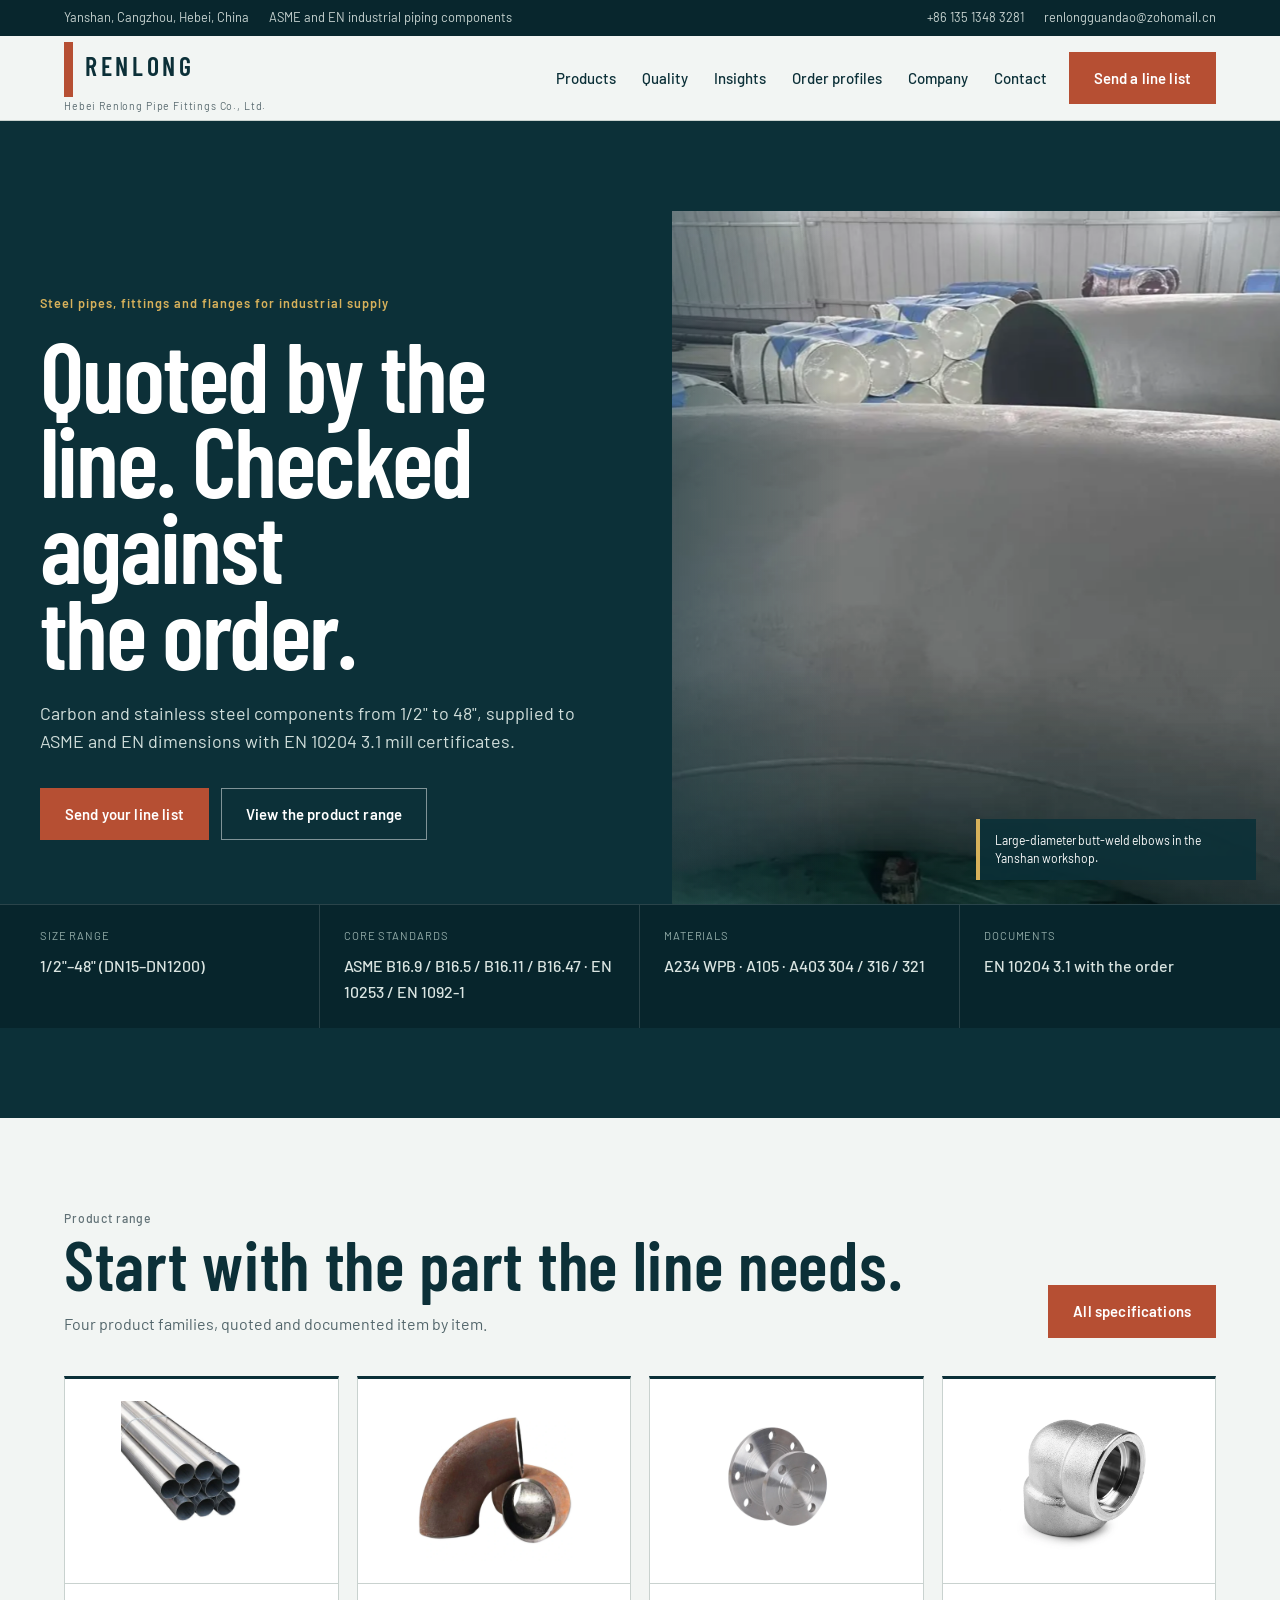
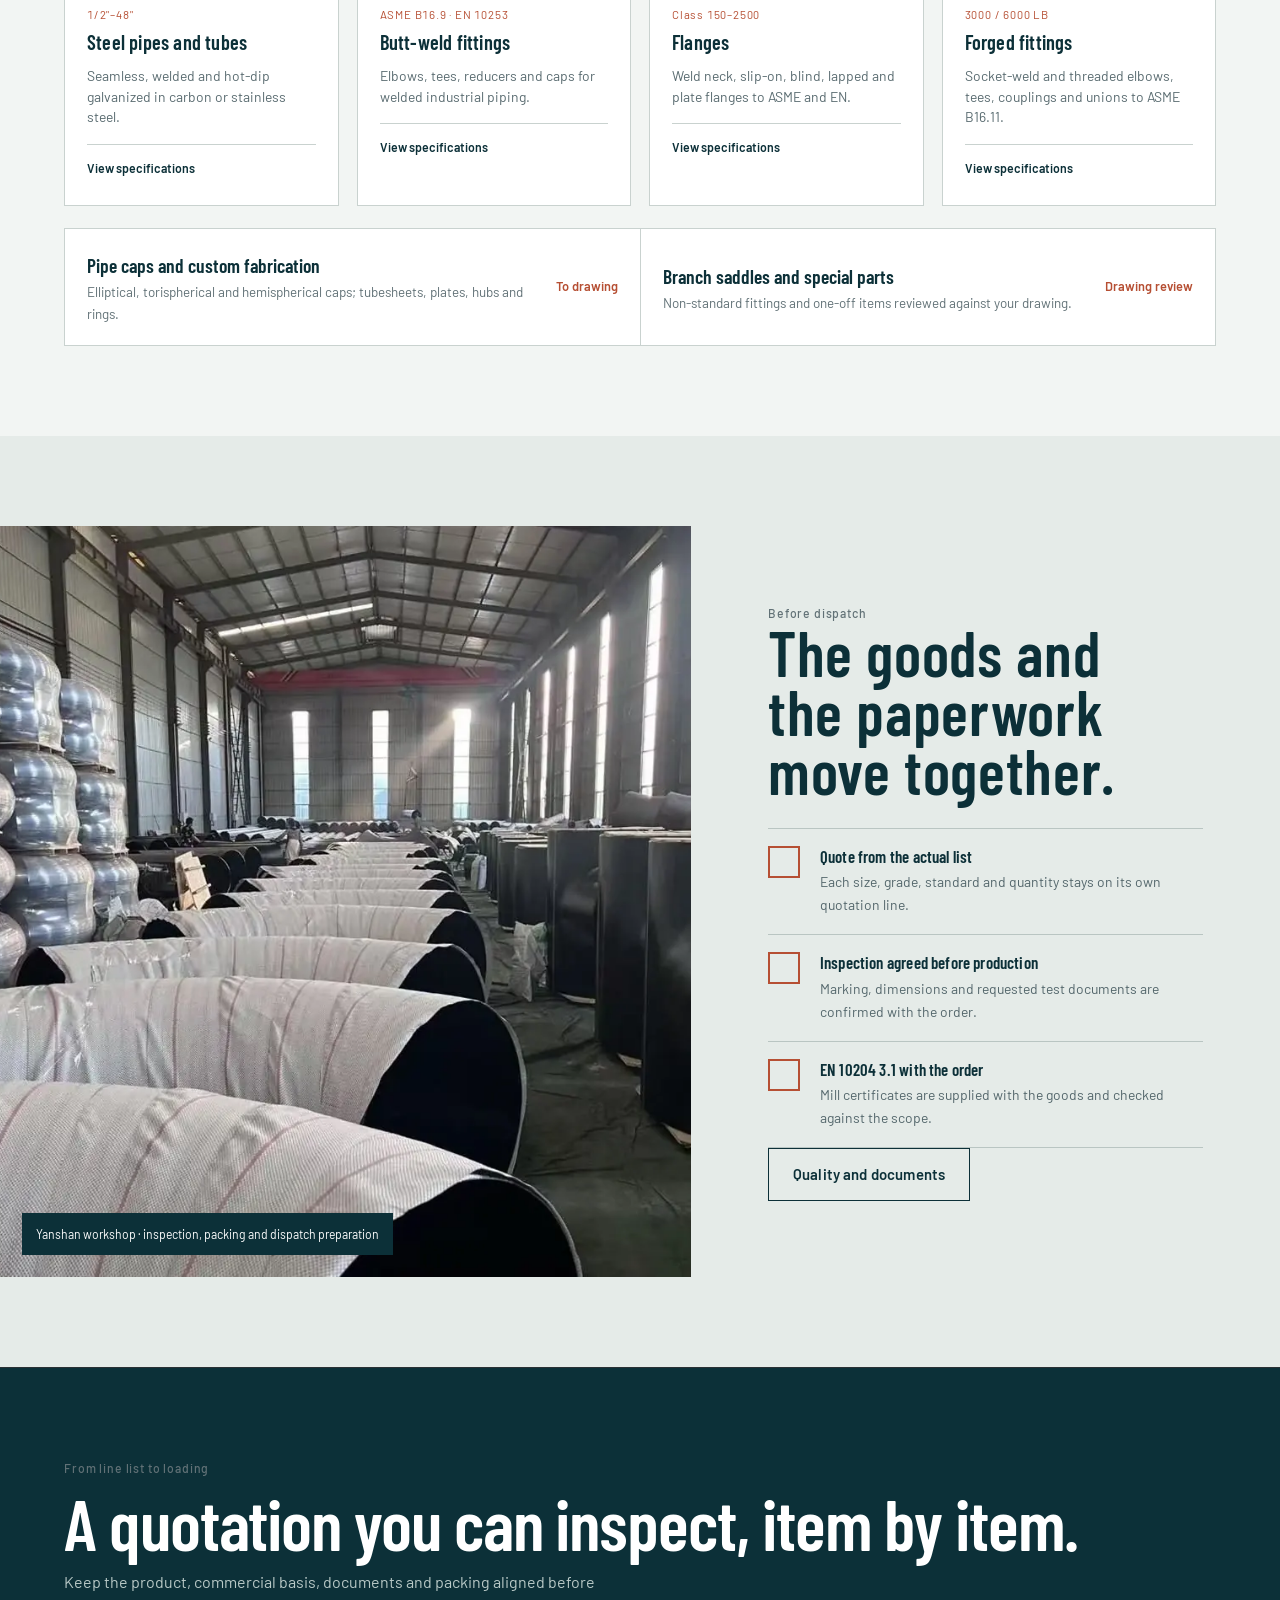
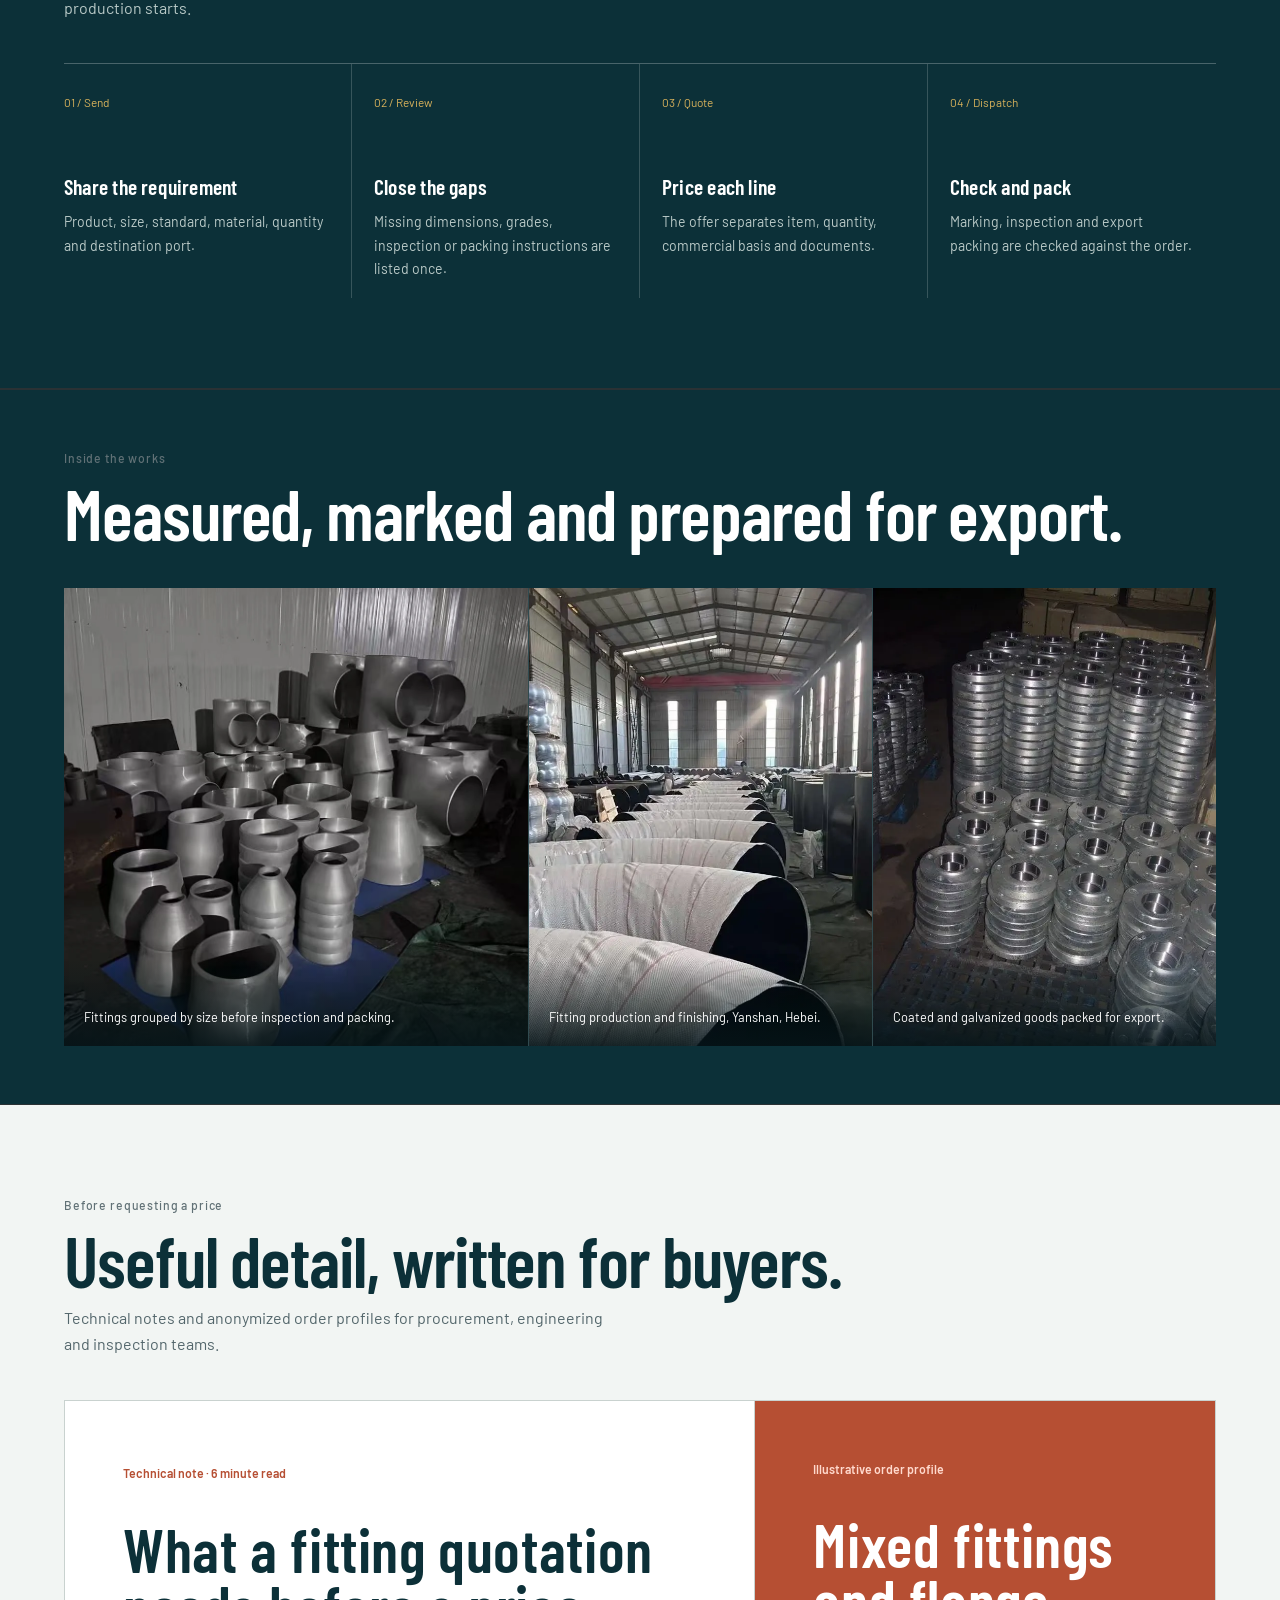
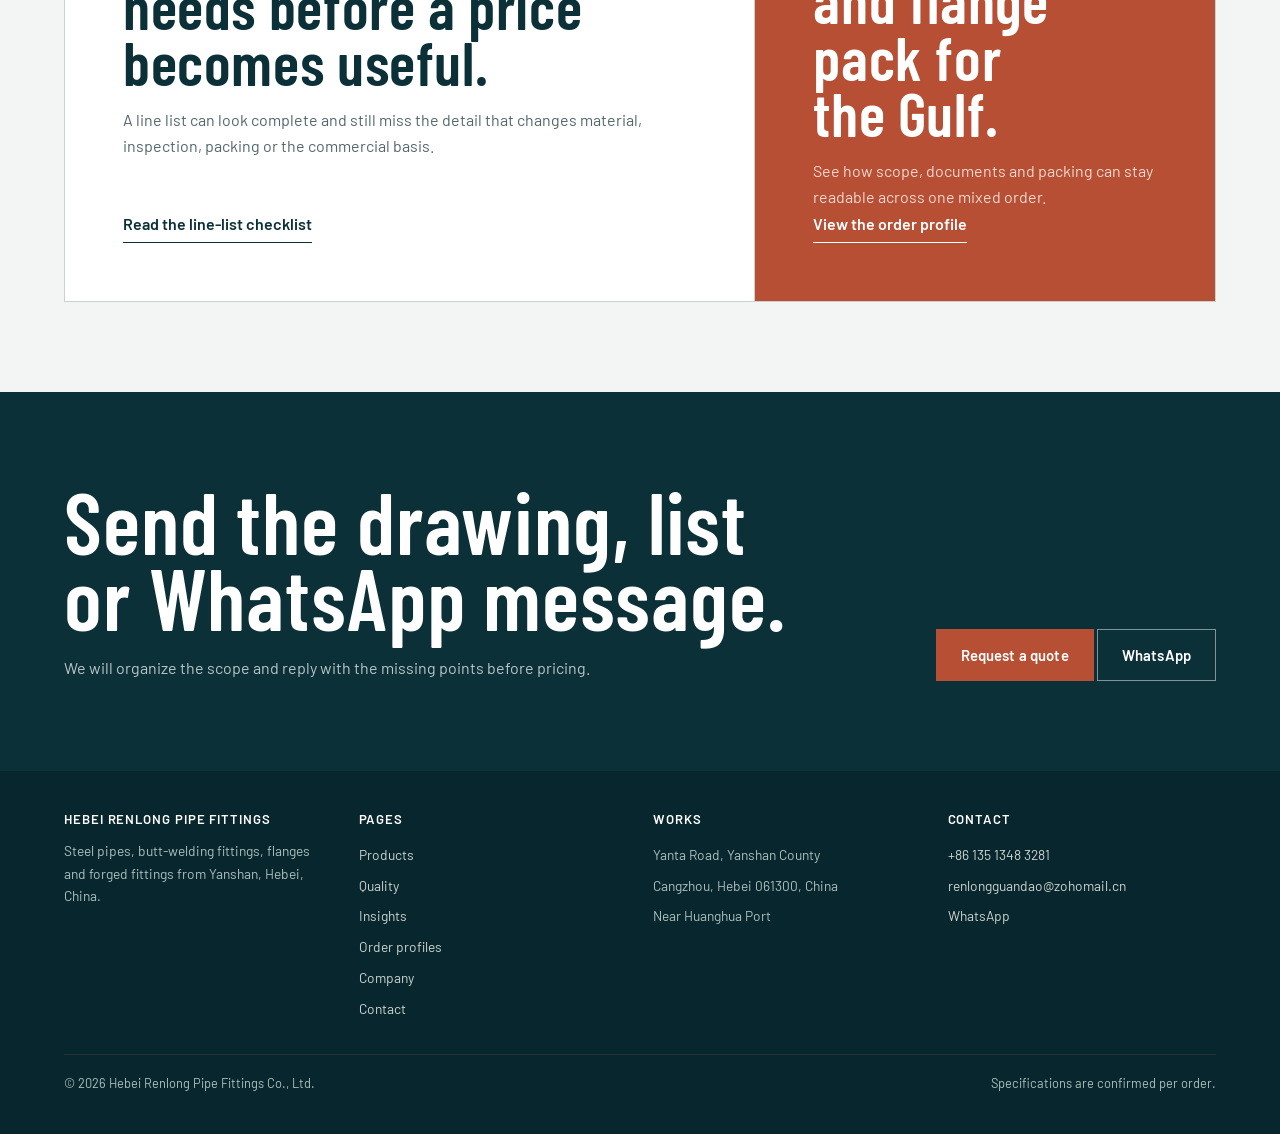
==== commit 2b63181d: "Replace remaining undersized inspection photo" ====
--- a/index.html
+++ b/index.html
@@ -174,8 +174,8 @@
       </div>
       <div class="v2-shot-grid">
         <figure class="v2-reveal">
-          <img src="assets/img/inspection.webp" alt="Measuring a fitting on the shop floor" decoding="async">
-          <figcaption>Dimensional and wall-thickness checks on the shop floor.</figcaption>
+          <img src="assets/img/inspection-hi.webp" alt="Fittings grouped by size in the production area" decoding="async">
+          <figcaption>Fittings grouped by size before inspection and packing.</figcaption>
         </figure>
         <figure class="v2-reveal">
           <img src="assets/img/workshop.webp" alt="Fitting production workshop" decoding="async">
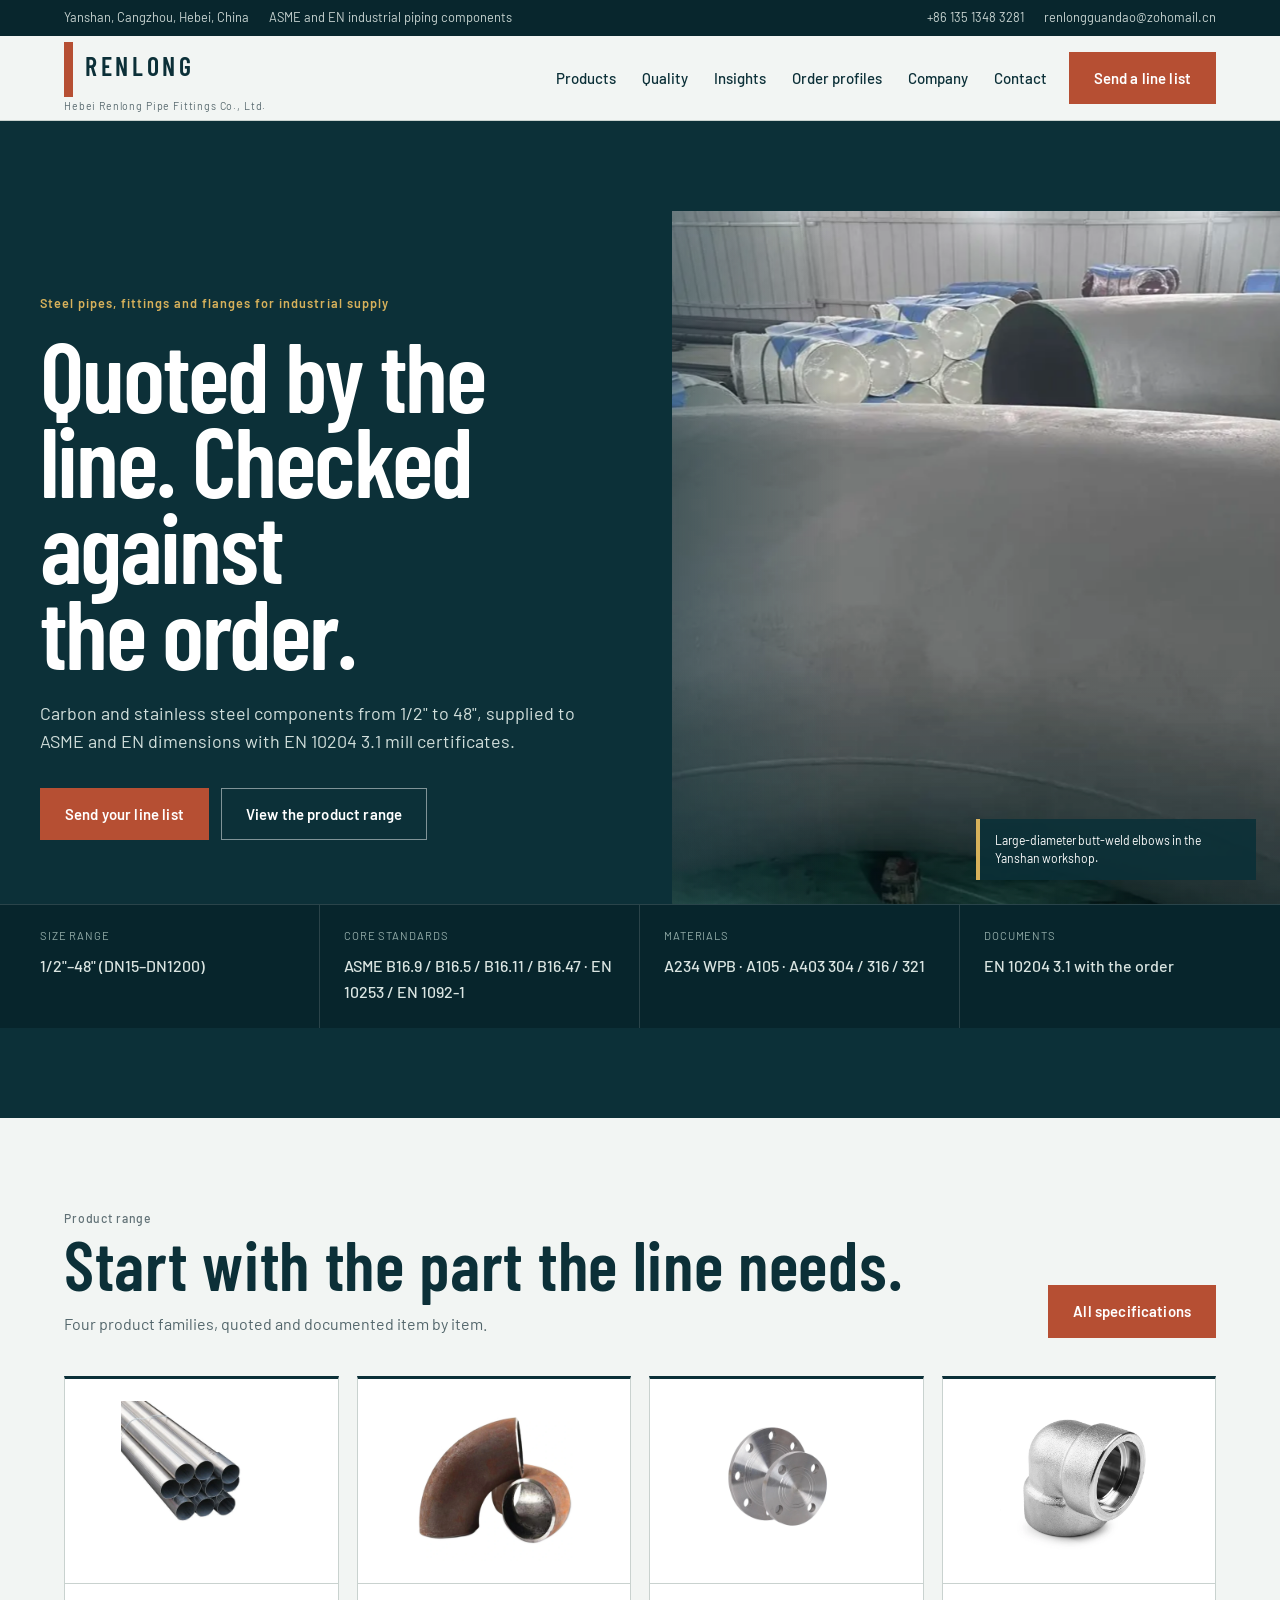
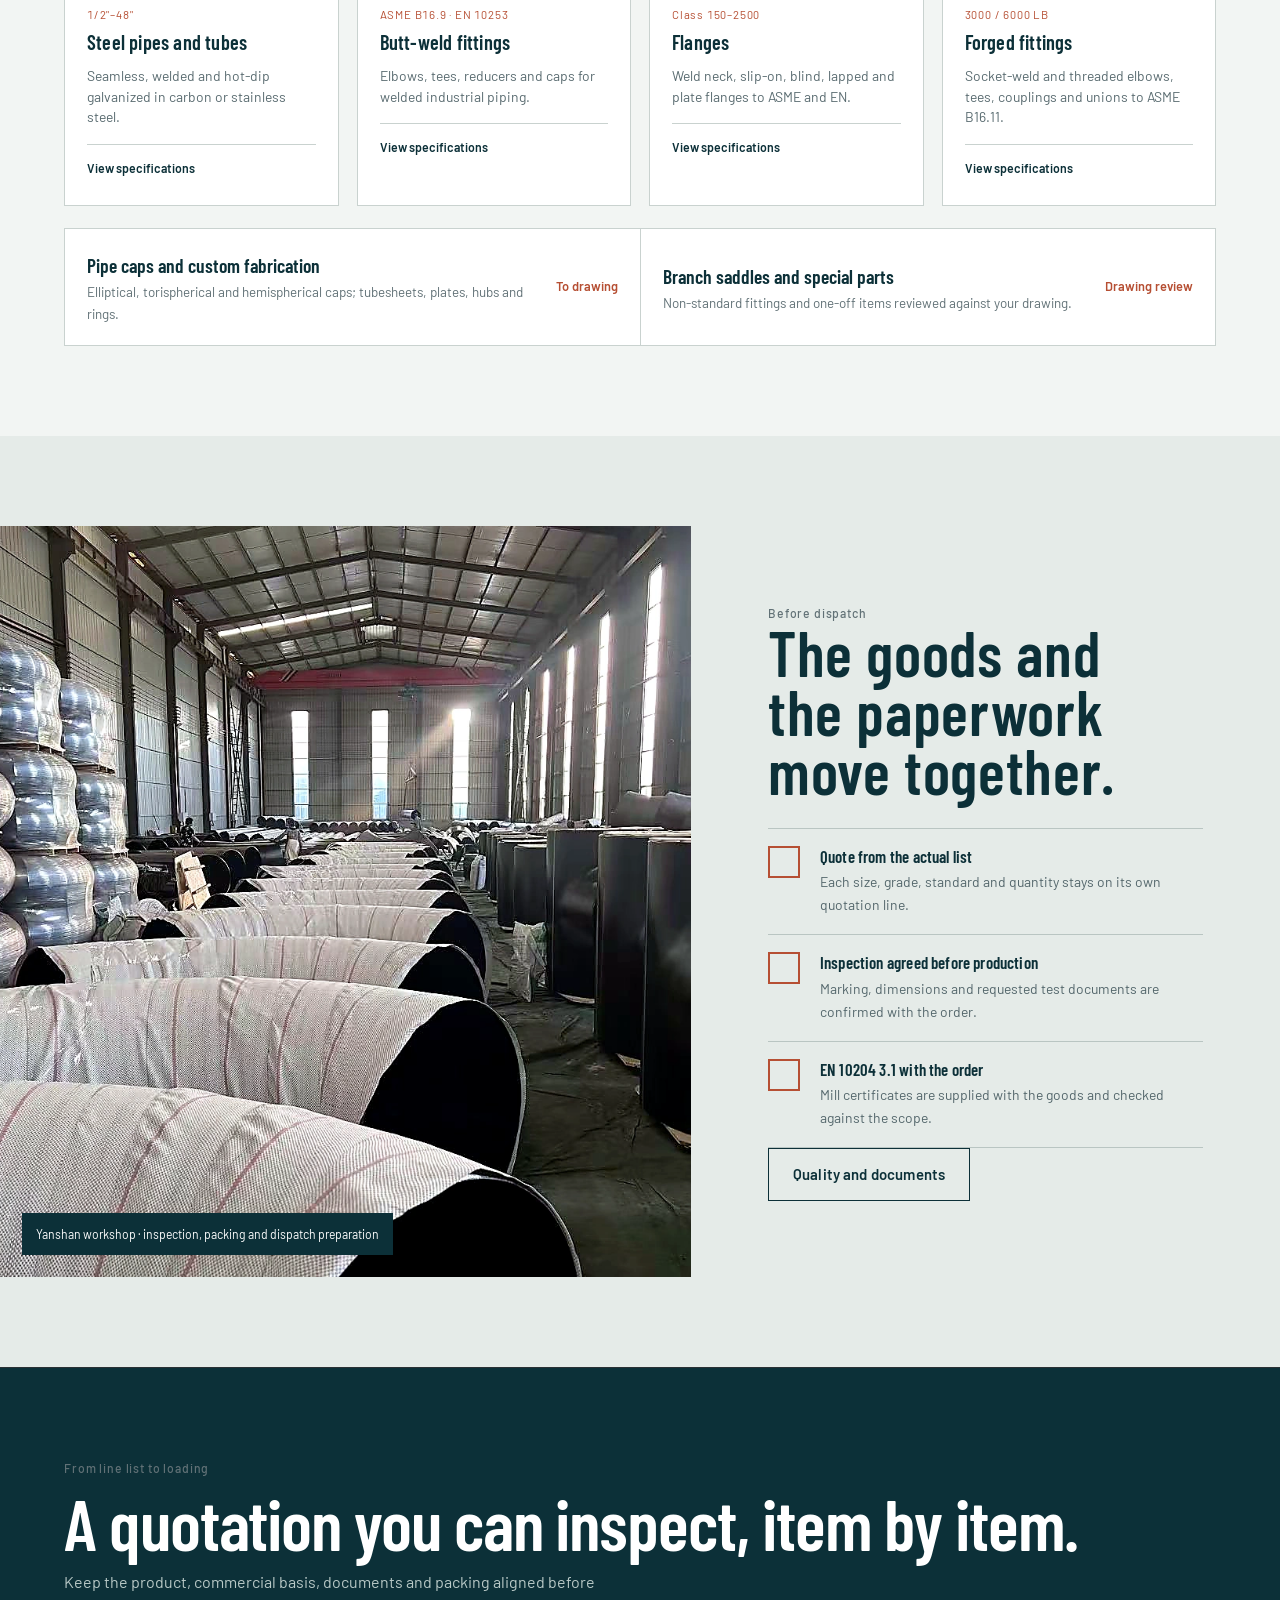
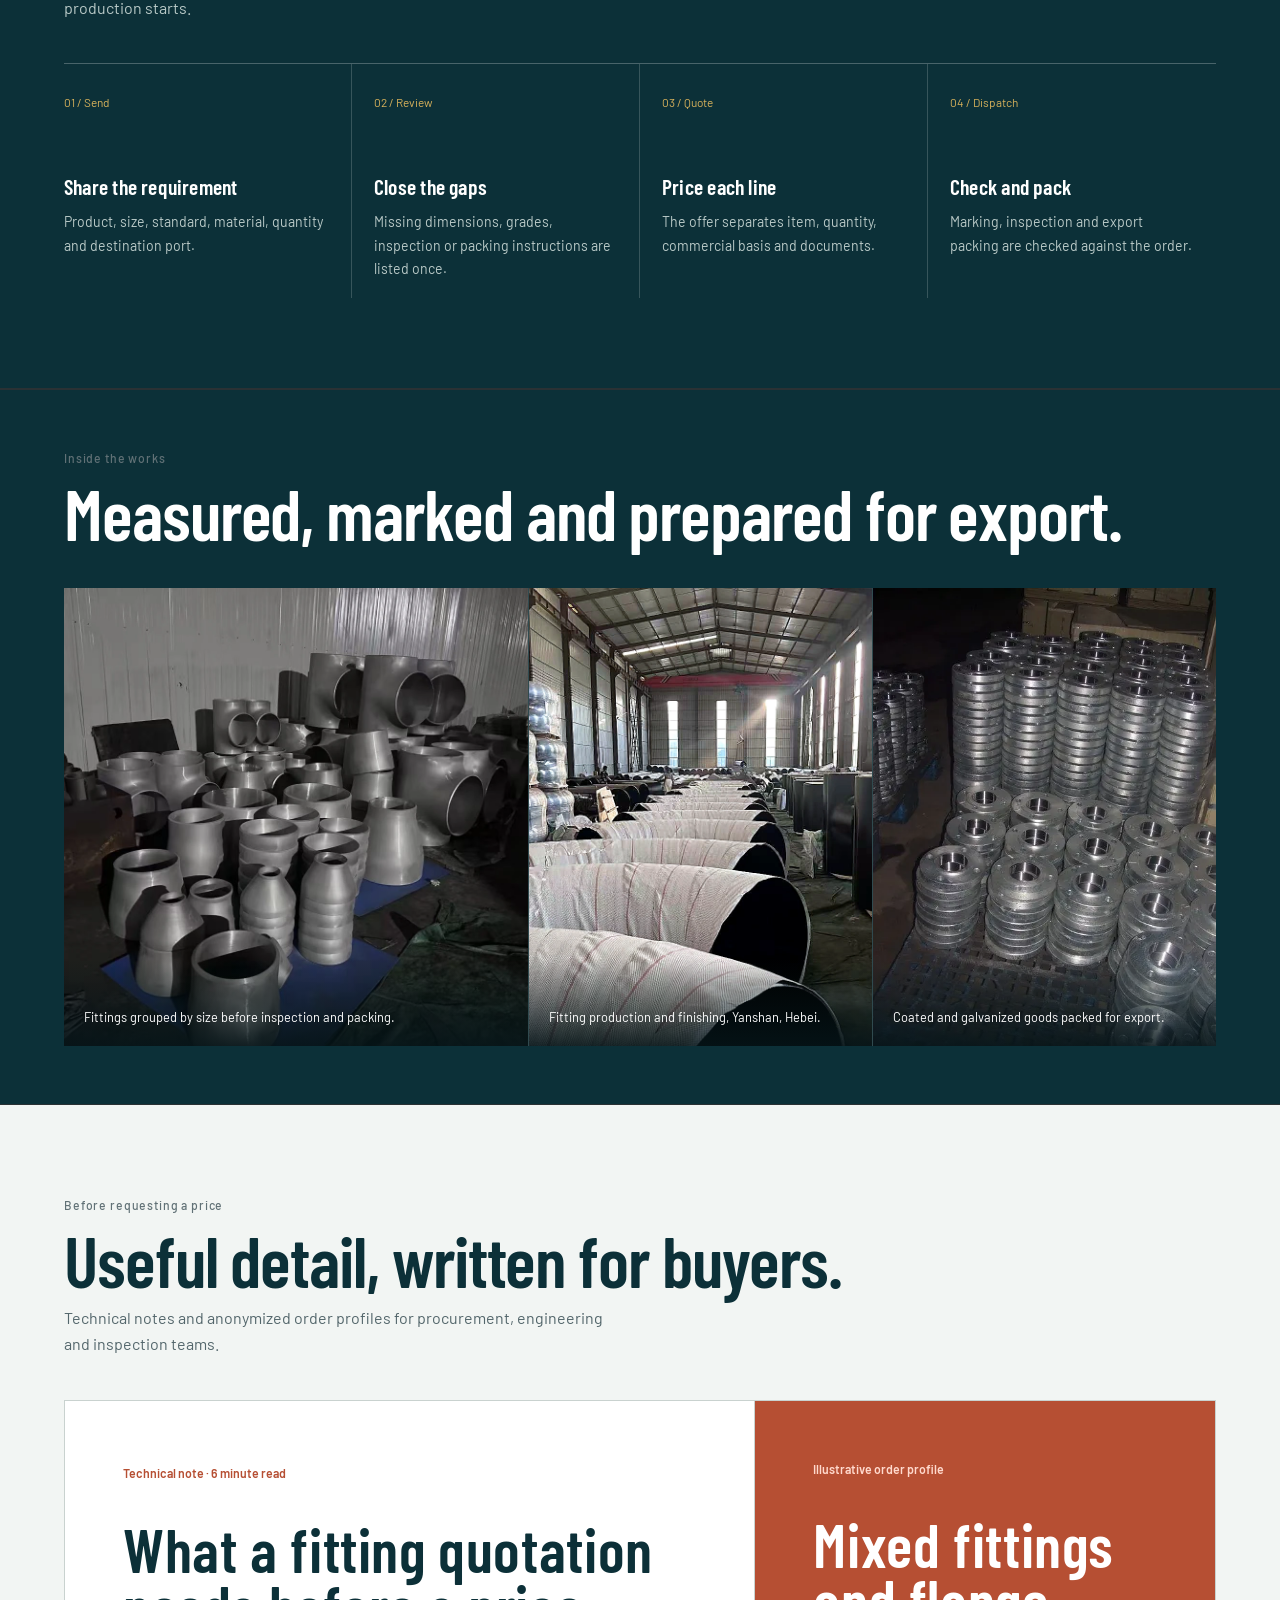
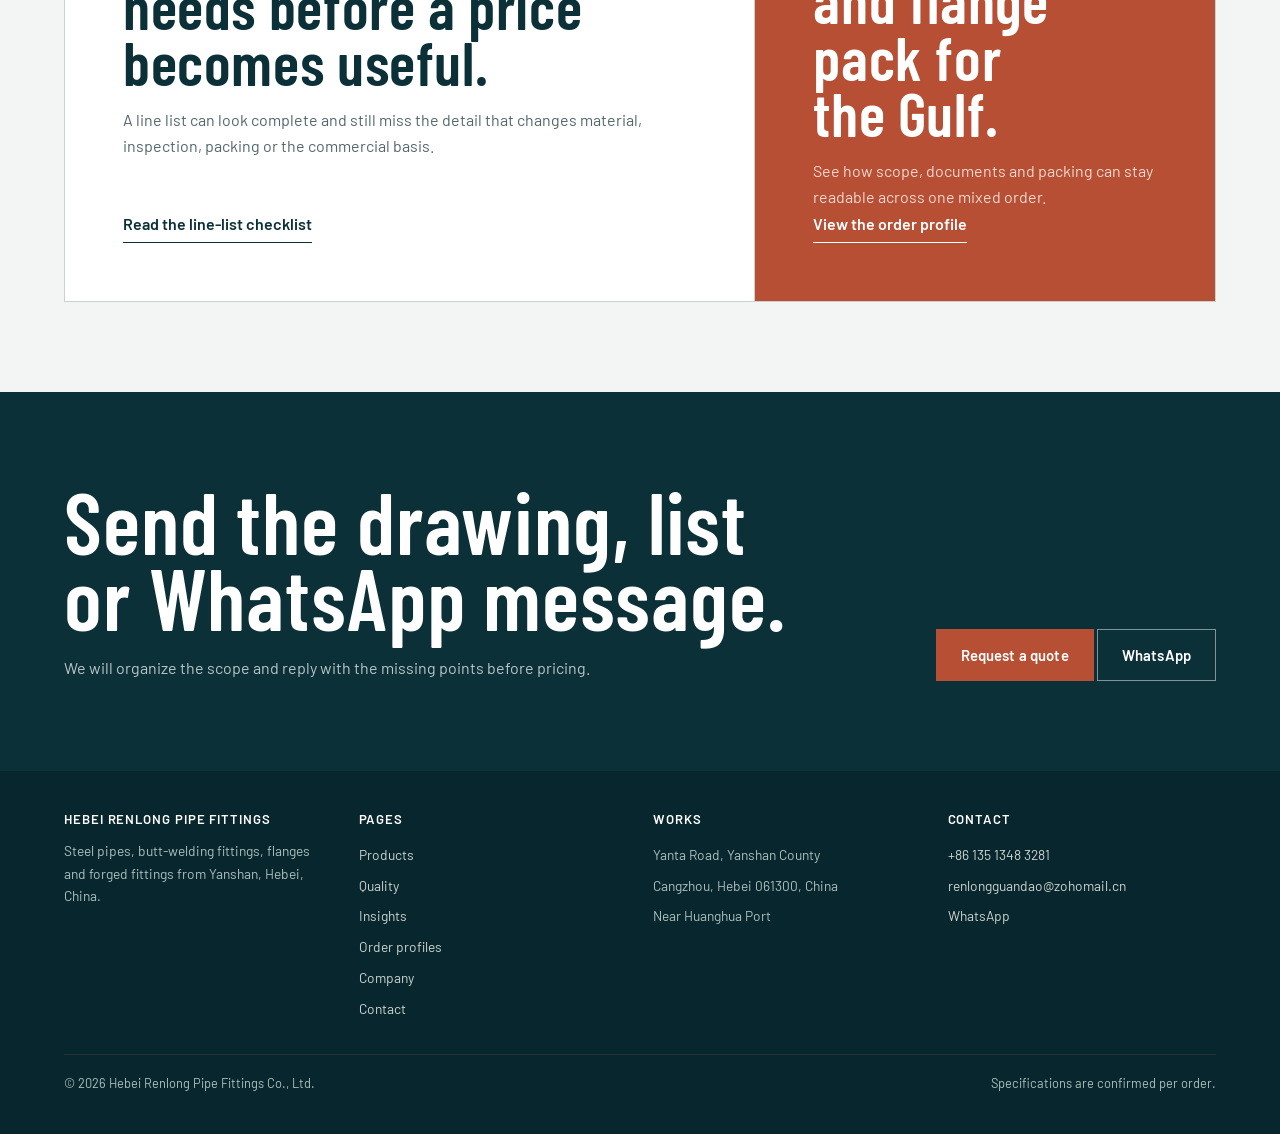
==== commit 7bed04fa: "Increase workshop photo clarity across site" ====
--- a/index.html
+++ b/index.html
@@ -129,7 +129,7 @@
 
   <section class="v2-proof" aria-labelledby="paperwork-title">
     <div class="v2-proof-media">
-      <img src="assets/img/workshop.webp" alt="Packed and stacked fittings inside the Renlong workshop" decoding="async">
+      <img src="assets/img/workshop-hi.webp" width="1290" height="958" alt="Packed and stacked fittings inside the Renlong workshop" decoding="async">
       <div class="v2-media-label">Yanshan workshop · inspection, packing and dispatch preparation</div>
     </div>
     <div class="v2-proof-copy v2-reveal">
@@ -178,7 +178,7 @@
           <figcaption>Fittings grouped by size before inspection and packing.</figcaption>
         </figure>
         <figure class="v2-reveal">
-          <img src="assets/img/workshop.webp" alt="Fitting production workshop" decoding="async">
+          <img src="assets/img/workshop-hi.webp" width="1290" height="958" alt="Fitting production workshop" decoding="async">
           <figcaption>Fitting production and finishing, Yanshan, Hebei.</figcaption>
         </figure>
         <figure class="v2-reveal">
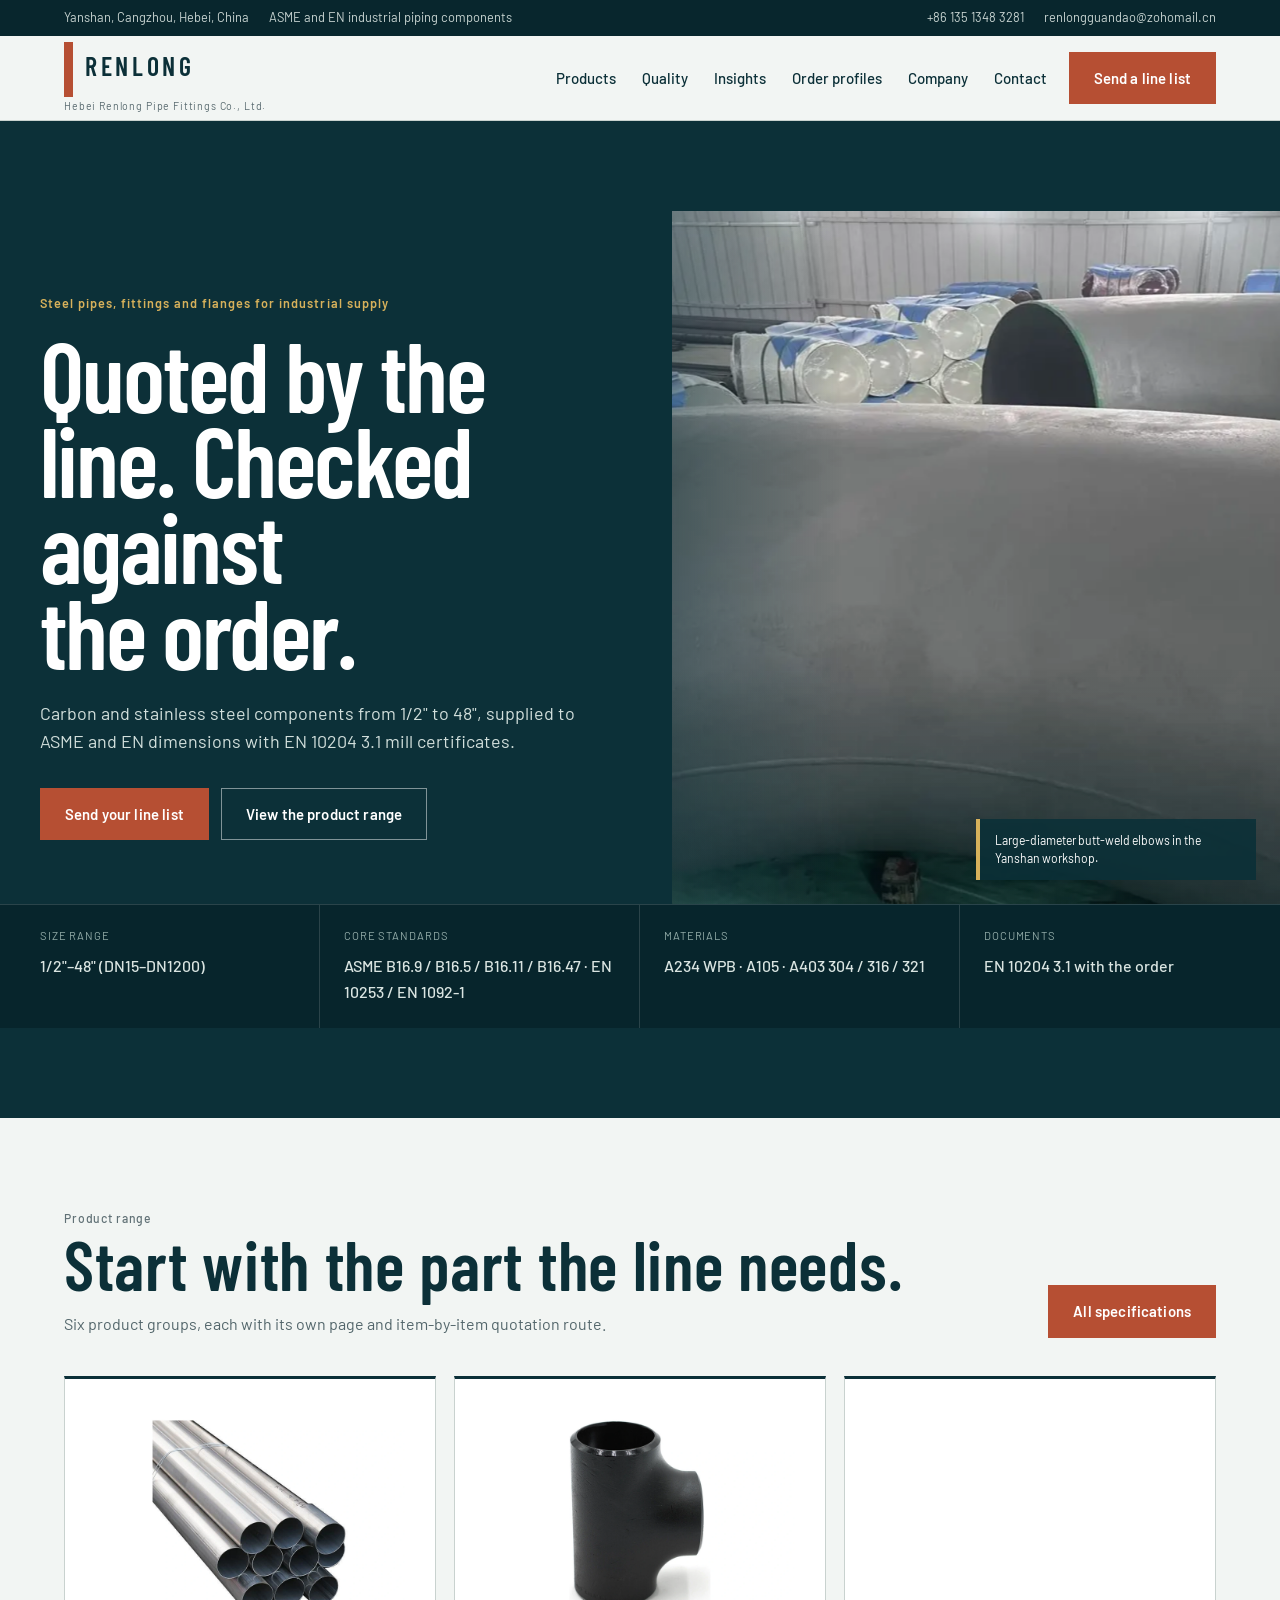
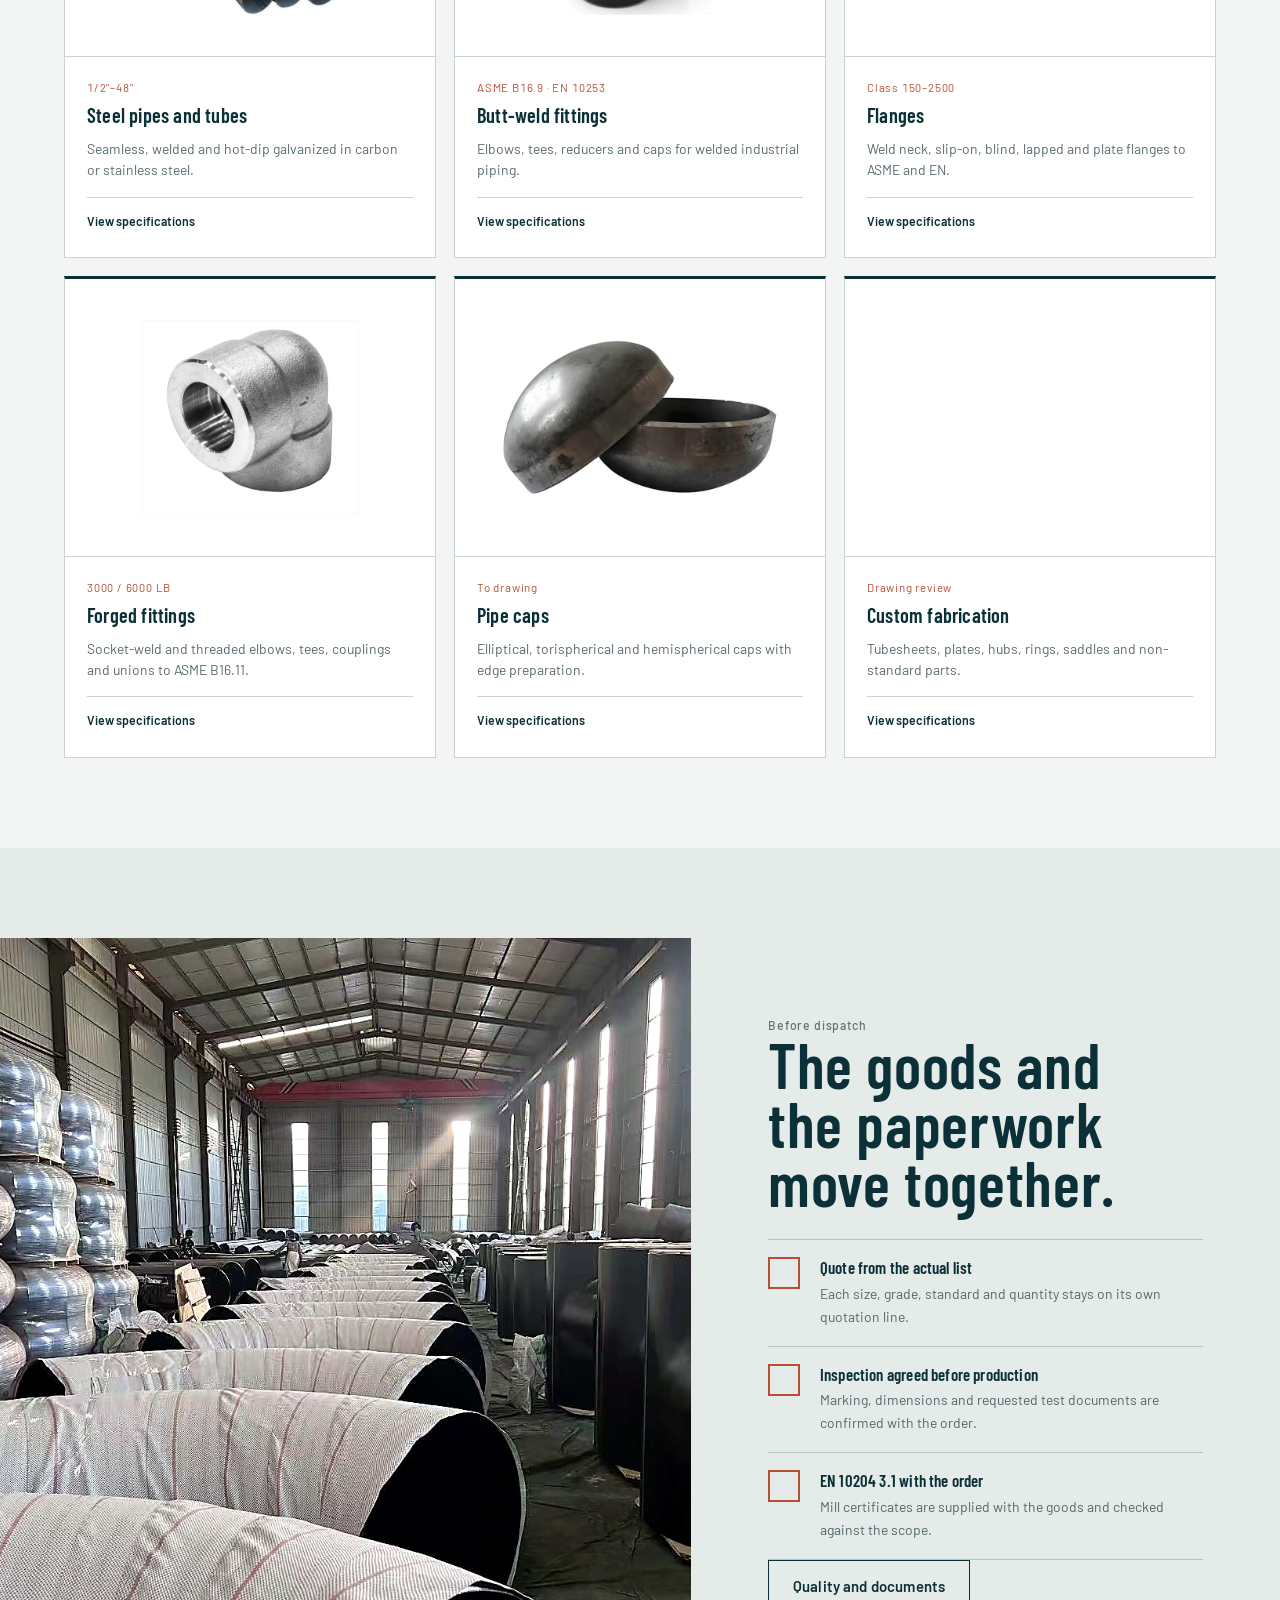
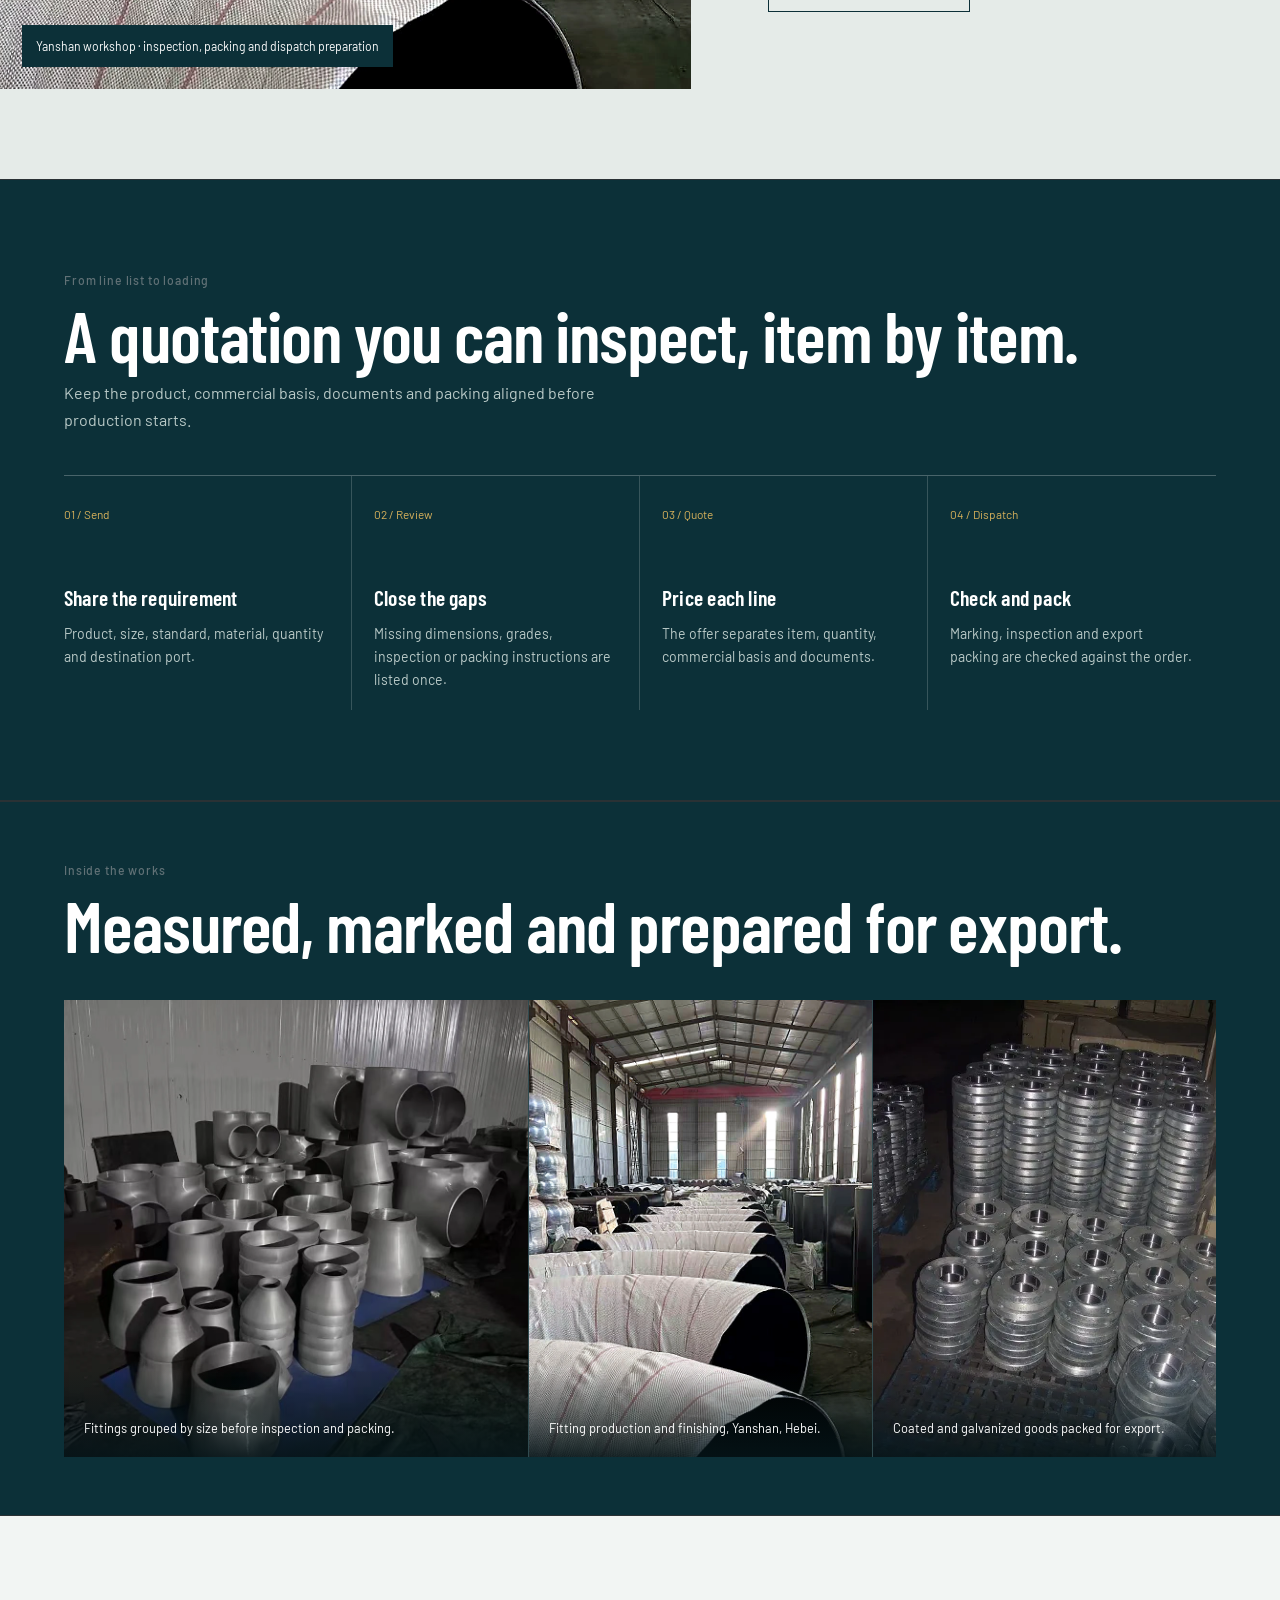
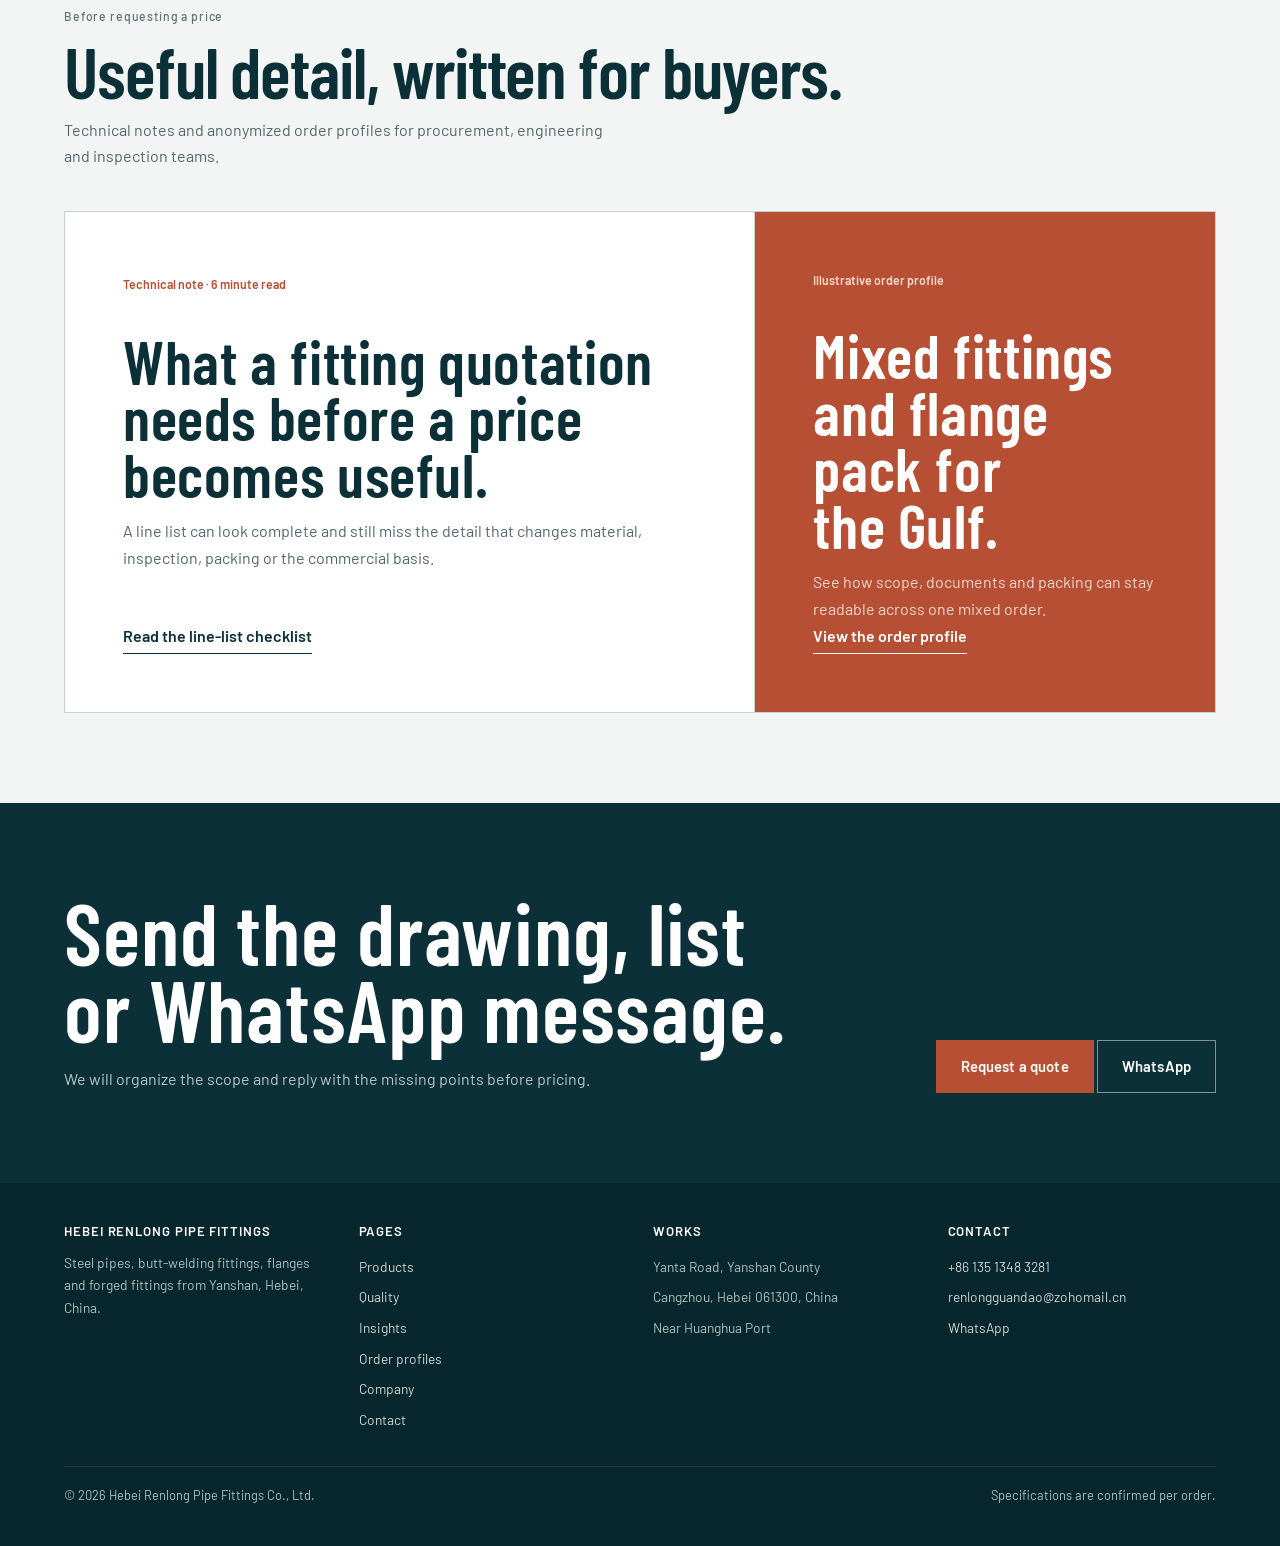
==== commit 9f1a7bb5: "Split product range into six dedicated category pages" ====
--- a/index.html
+++ b/index.html
@@ -74,54 +74,59 @@
         <div>
           <div class="dim">Product range</div>
           <h2 id="range-title">Start with the part the line needs.</h2>
-          <p>Four product families, quoted and documented item by item.</p>
+          <p>Six product groups, each with its own page and item-by-item quotation route.</p>
         </div>
         <a class="btn" href="products.html">All specifications</a>
       </div>
 
       <div class="range">
-        <a class="range-card v2-reveal" href="products.html#pipes">
-          <img src="assets/img/catalog-final/pipe-tubes.webp" width="800" height="800" alt="Steel pipes and tubes on a white background" loading="lazy" decoding="async">
+        <a class="range-card v2-reveal" href="steel-pipes.html">
+          <img src="assets/img/catalog-v4/pipe-tubes.webp" width="1600" height="1200" alt="Steel pipes and tubes on a white background" loading="lazy" decoding="async">
           <div class="range-body">
             <div class="range-meta">1/2"–48"</div>
             <h3>Steel pipes and tubes</h3>
             <p>Seamless, welded and hot-dip galvanized in carbon or stainless steel.</p>
           </div>
         </a>
-        <a class="range-card v2-reveal" href="products.html#butt-welding">
-          <img src="assets/img/catalog-final/butt-weld-fittings.webp" width="800" height="800" alt="Butt-weld fittings on a white background" loading="lazy" decoding="async">
+        <a class="range-card v2-reveal" href="butt-weld-fittings.html">
+          <img src="assets/img/catalog-v4/butt-weld-fittings.webp" width="1600" height="1200" alt="Carbon steel butt-weld tee on a white background" loading="lazy" decoding="async">
           <div class="range-body">
             <div class="range-meta">ASME B16.9 · EN 10253</div>
             <h3>Butt-weld fittings</h3>
             <p>Elbows, tees, reducers and caps for welded industrial piping.</p>
           </div>
         </a>
-        <a class="range-card v2-reveal" href="products.html#flanges">
-          <img src="assets/img/catalog-final/flanges.webp" width="800" height="800" alt="Steel flanges on a white background" loading="lazy" decoding="async">
+        <a class="range-card v2-reveal" href="flanges.html">
+          <img src="assets/img/catalog-v4/flanges.webp" width="1600" height="1200" alt="Weld-neck flange on a white background" loading="lazy" decoding="async">
           <div class="range-body">
             <div class="range-meta">Class 150–2500</div>
             <h3>Flanges</h3>
             <p>Weld neck, slip-on, blind, lapped and plate flanges to ASME and EN.</p>
           </div>
         </a>
-        <a class="range-card v2-reveal" href="products.html#forged">
-          <img src="assets/img/catalog-final/forged-fittings.webp" width="1500" height="1113" alt="Forged socket-weld fittings on a white background" loading="lazy" decoding="async">
+        <a class="range-card v2-reveal" href="forged-fittings.html">
+          <img src="assets/img/catalog-v4/forged-fittings.webp" width="1600" height="1200" alt="Forged socket-weld elbow on a white background" loading="lazy" decoding="async">
           <div class="range-body">
             <div class="range-meta">3000 / 6000 LB</div>
             <h3>Forged fittings</h3>
             <p>Socket-weld and threaded elbows, tees, couplings and unions to ASME B16.11.</p>
           </div>
         </a>
-      </div>
-
-      <div class="v2-secondary v2-reveal">
-        <a href="products.html#caps">
-          <span><strong>Pipe caps and custom fabrication</strong>Elliptical, torispherical and hemispherical caps; tubesheets, plates, hubs and rings.</span>
-          <b>To drawing</b>
-        </a>
-        <a href="products.html#custom">
-          <span><strong>Branch saddles and special parts</strong>Non-standard fittings and one-off items reviewed against your drawing.</span>
-          <b>Drawing review</b>
+        <a class="range-card v2-reveal" href="pipe-caps.html">
+          <img src="assets/img/catalog-v4/pipe-caps.webp" width="1600" height="1200" alt="Carbon steel pipe caps on a white background" loading="lazy" decoding="async">
+          <div class="range-body">
+            <div class="range-meta">To drawing</div>
+            <h3>Pipe caps</h3>
+            <p>Elliptical, torispherical and hemispherical caps with edge preparation.</p>
+          </div>
+        </a>
+        <a class="range-card v2-reveal" href="custom-fabrication.html">
+          <img src="assets/img/catalog-v4/custom-fabrication.webp" width="1600" height="1200" alt="Tubesheet made to drawing on a white background" loading="lazy" decoding="async">
+          <div class="range-body">
+            <div class="range-meta">Drawing review</div>
+            <h3>Custom fabrication</h3>
+            <p>Tubesheets, plates, hubs, rings, saddles and non-standard parts.</p>
+          </div>
         </a>
       </div>
     </div>
--- a/assets/v2.css
+++ b/assets/v2.css
@@ -317,7 +317,7 @@
 }
 
 .v2 .range {
-  grid-template-columns: repeat(4, minmax(0,1fr));
+  grid-template-columns: repeat(3, minmax(0,1fr));
   gap: 18px;
   border: 0;
 }
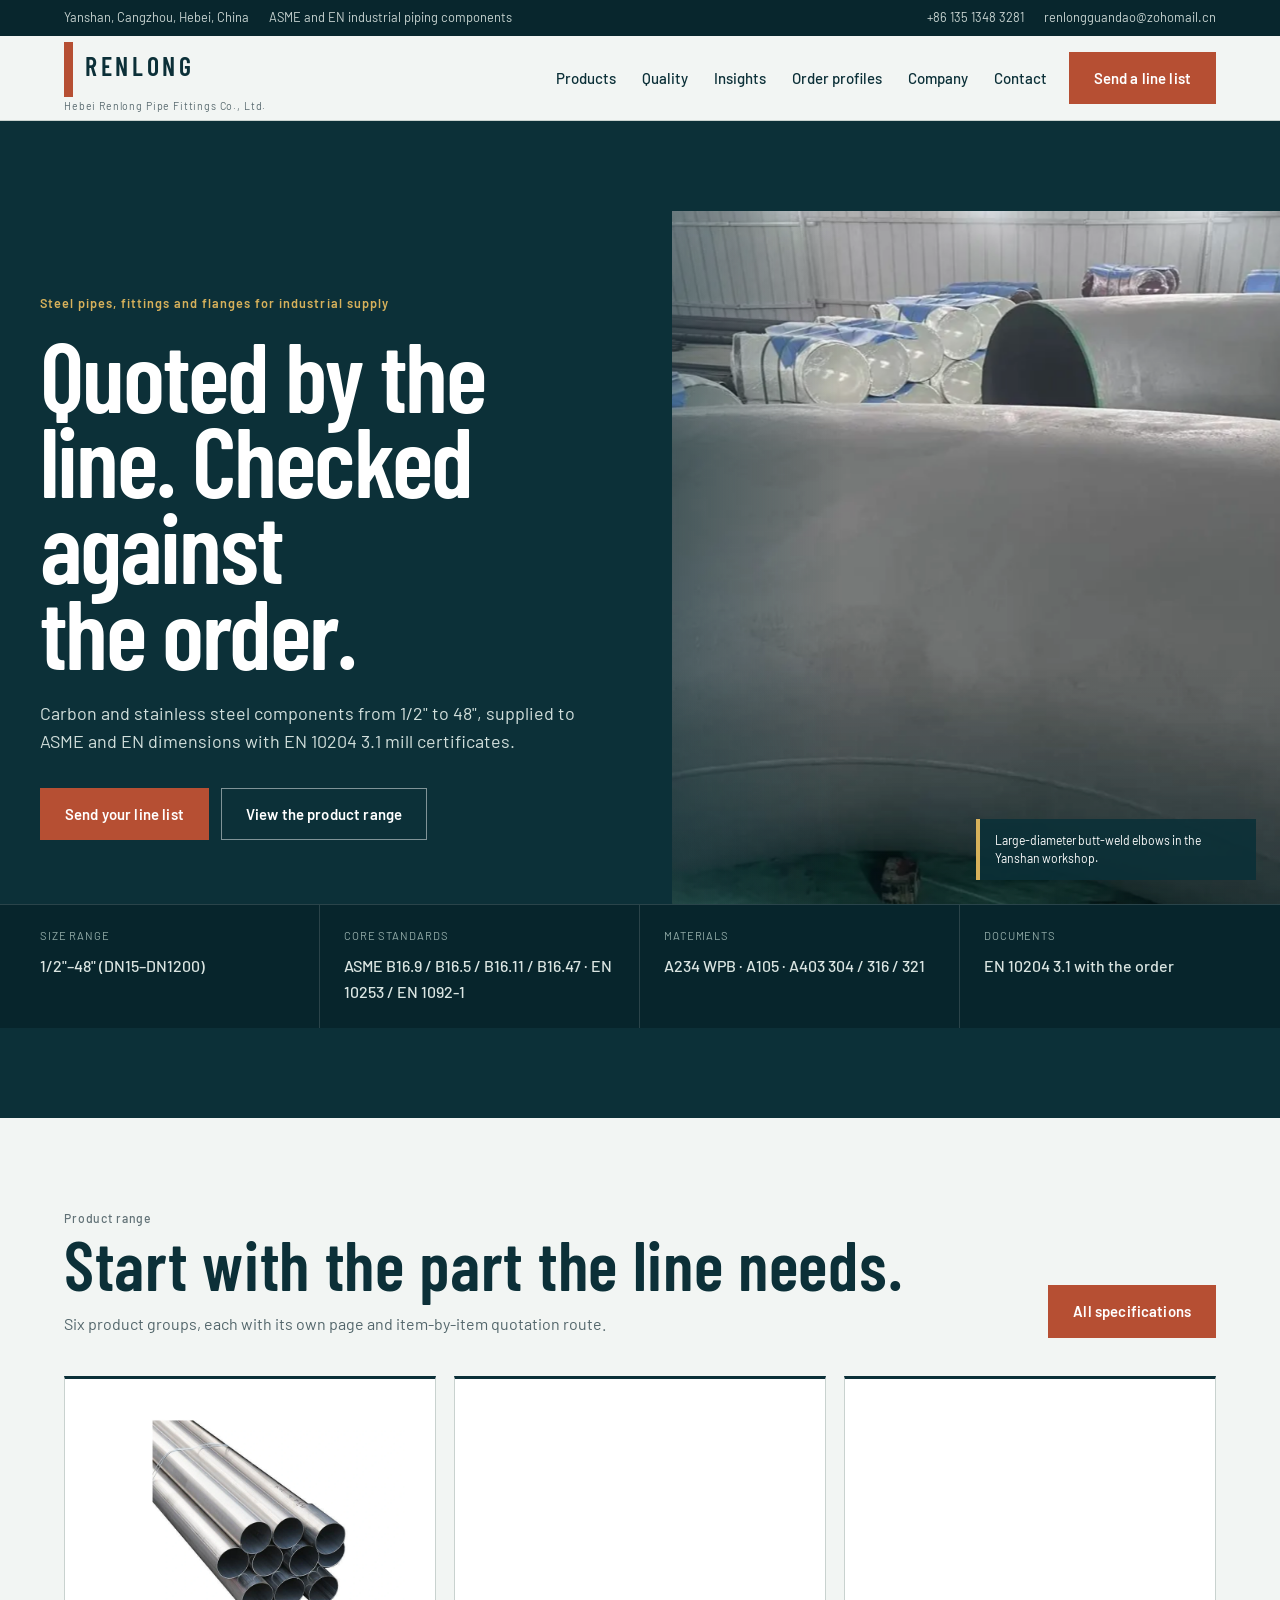
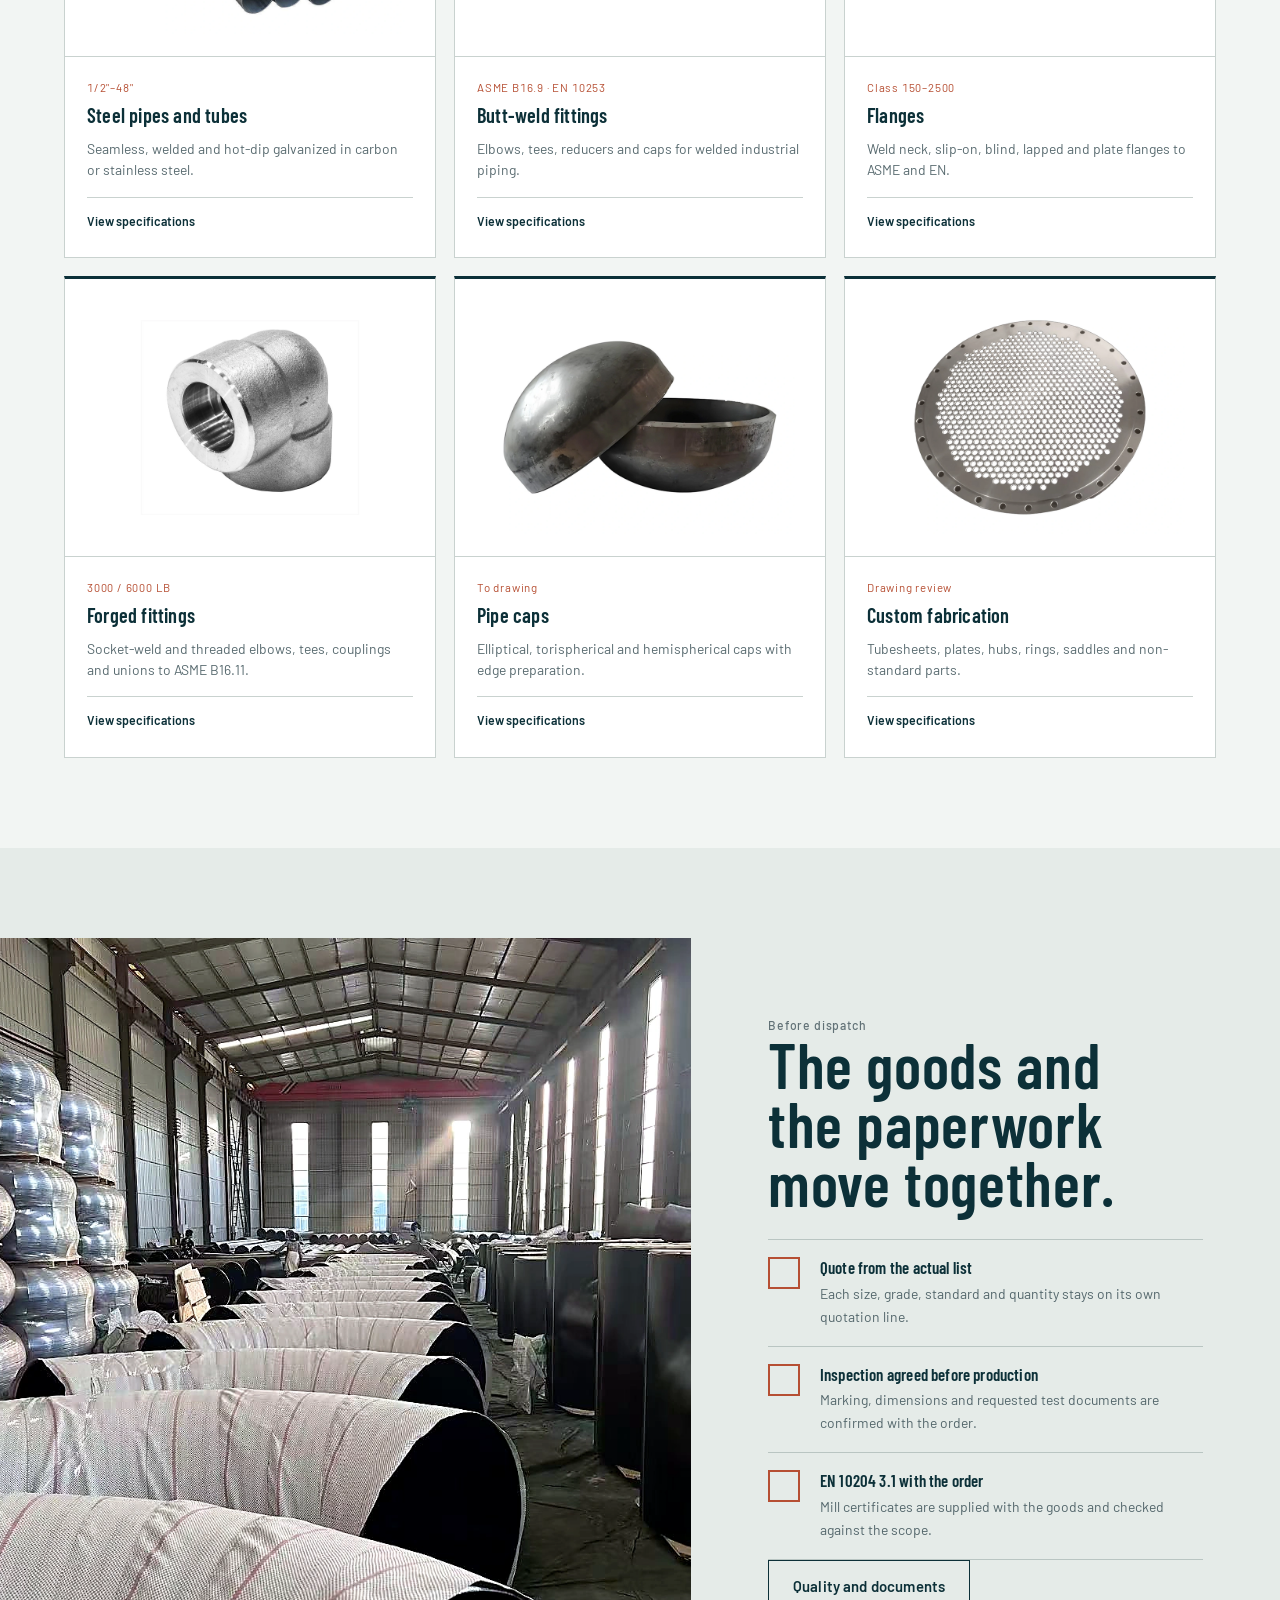
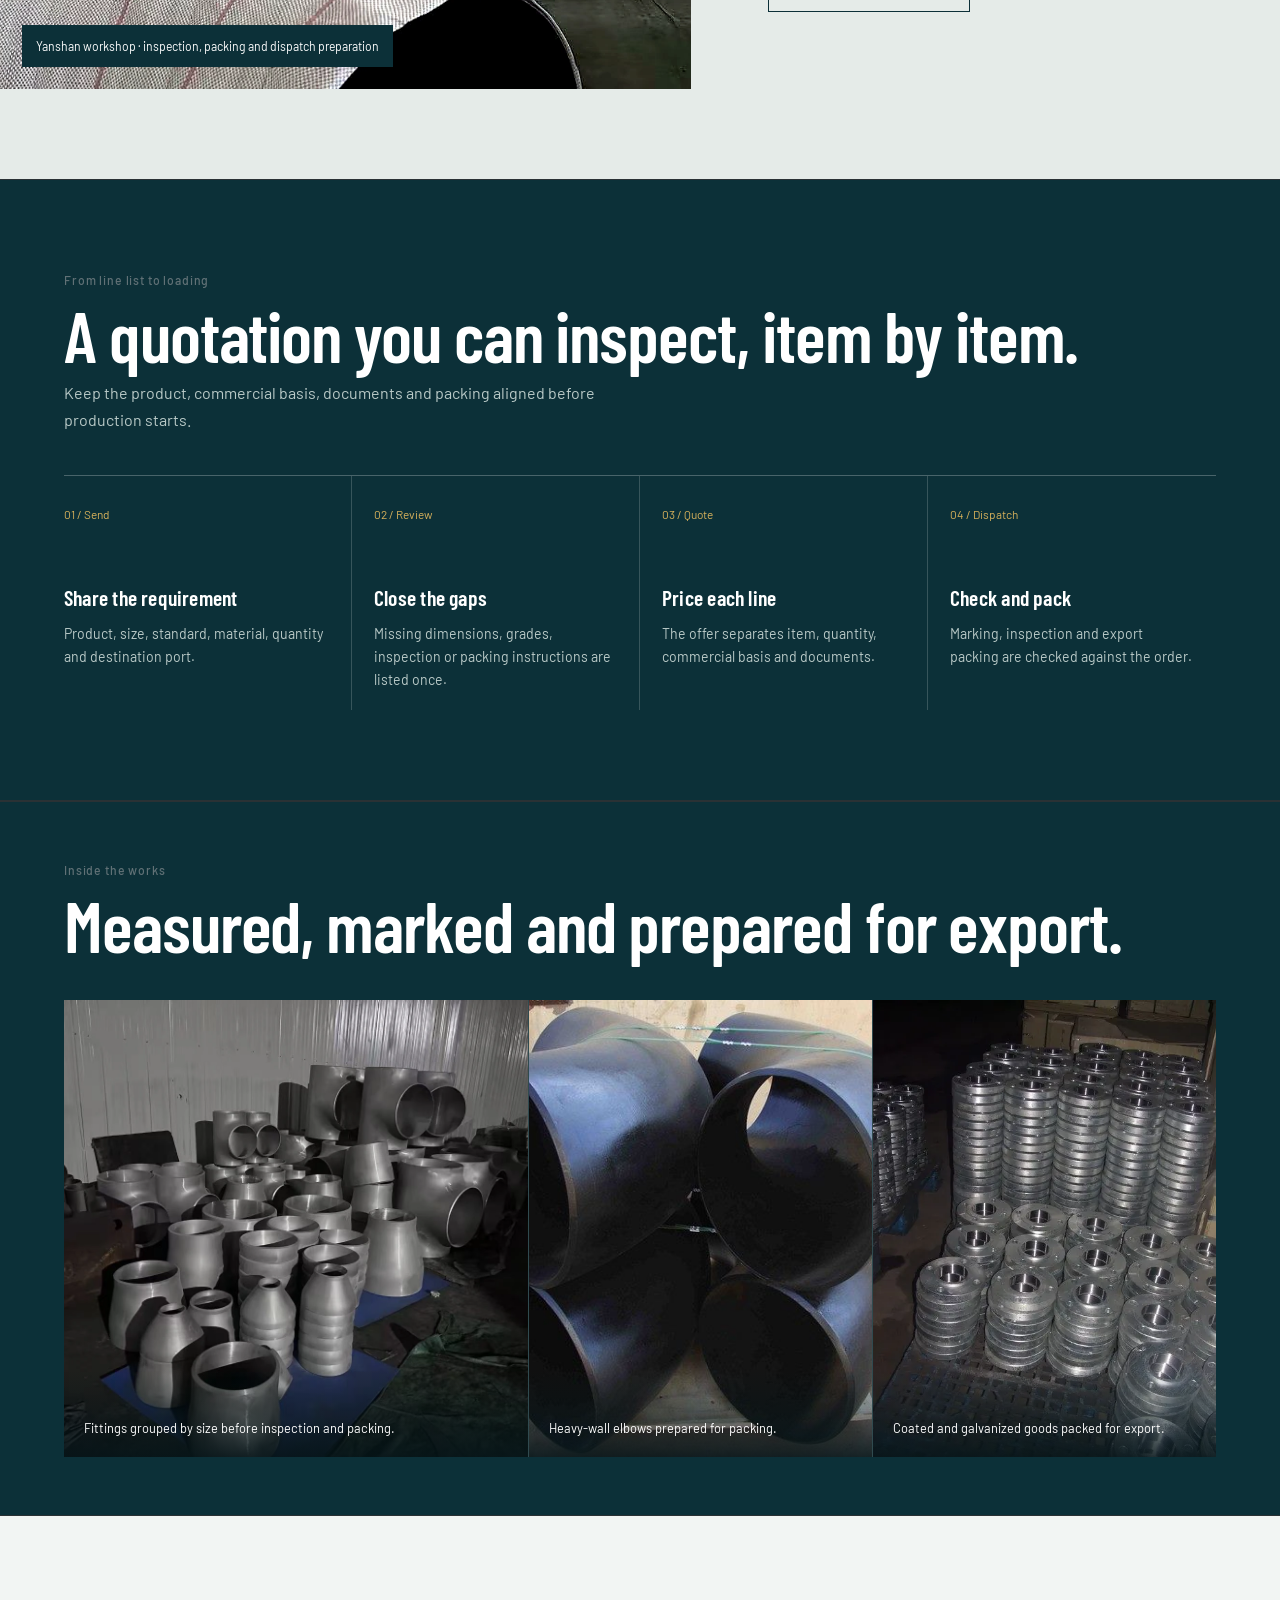
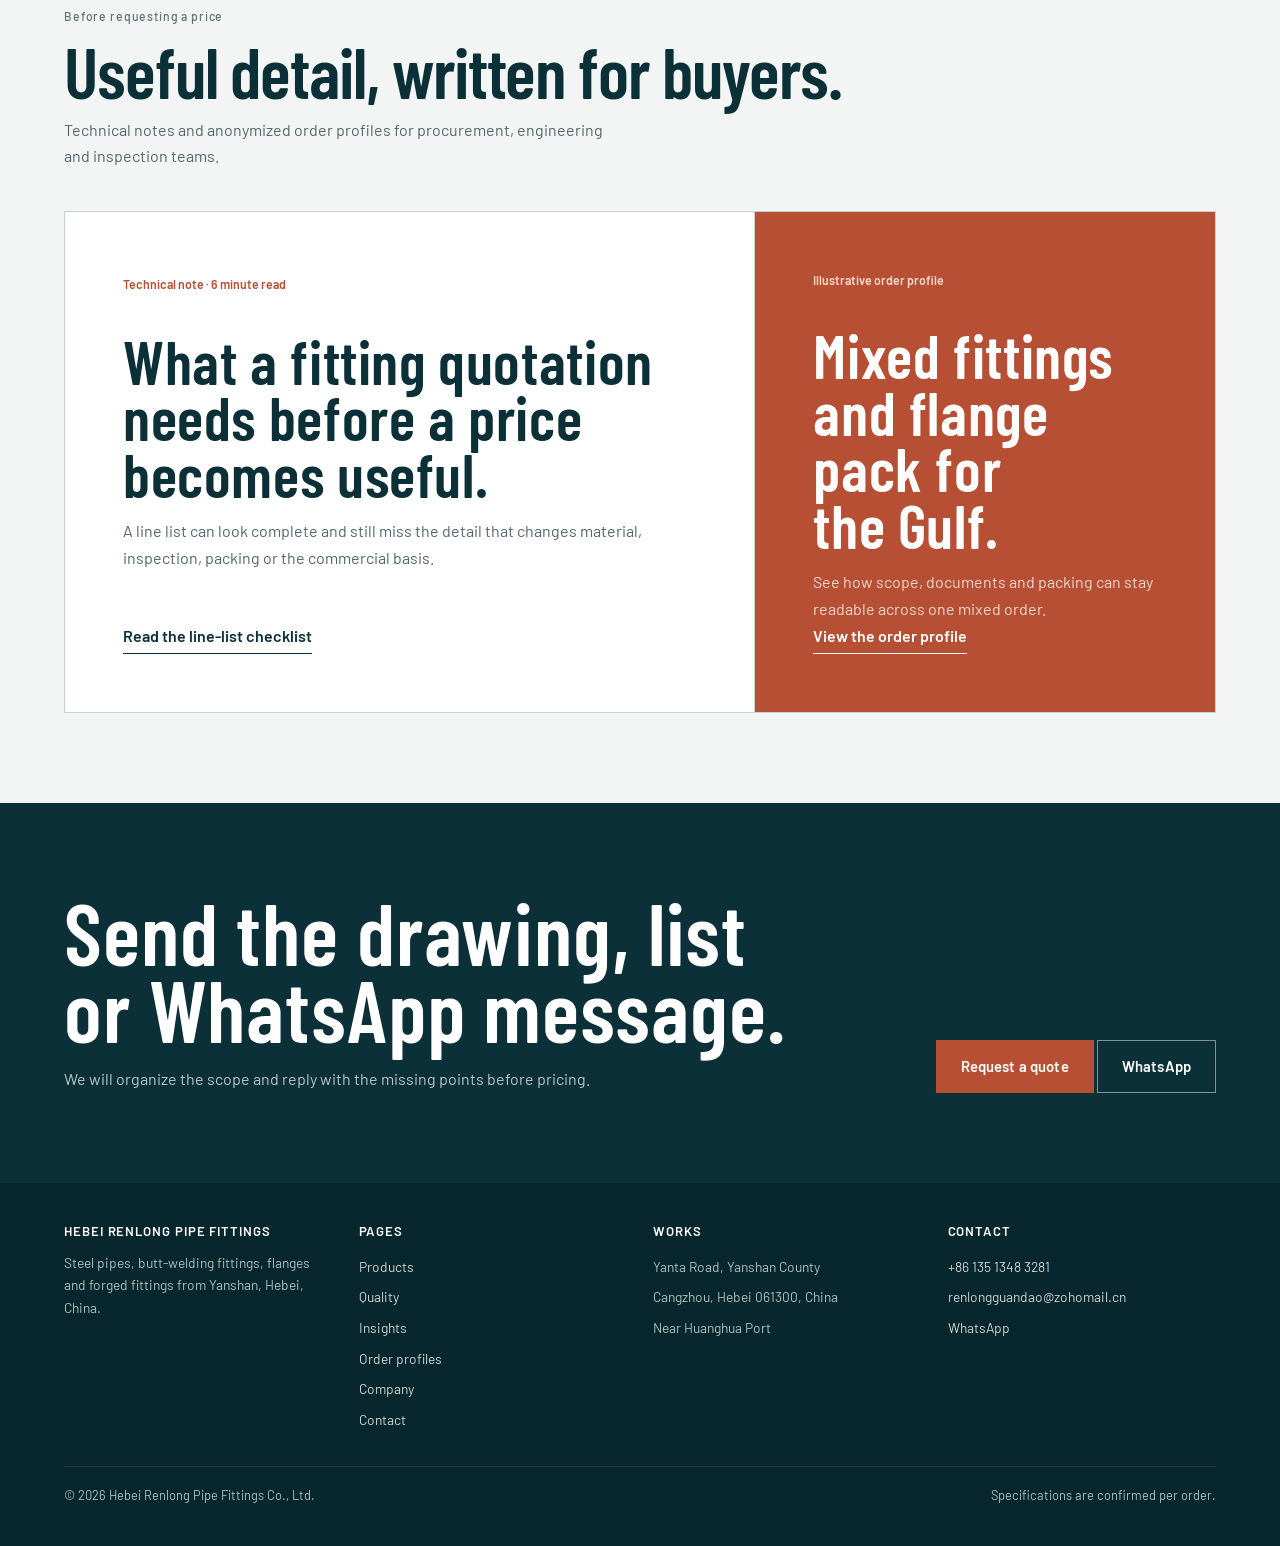
==== commit 5f25304b: "Replace repeated editorial photos" ====
--- a/index.html
+++ b/index.html
@@ -183,8 +183,8 @@
           <figcaption>Fittings grouped by size before inspection and packing.</figcaption>
         </figure>
         <figure class="v2-reveal">
-          <img src="assets/img/workshop-hi.webp" width="1290" height="958" alt="Fitting production workshop" decoding="async">
-          <figcaption>Fitting production and finishing, Yanshan, Hebei.</figcaption>
+          <img src="assets/img/elbow-heavywall.jpg" width="500" height="495" alt="Heavy-wall elbows prepared for packing" loading="lazy" decoding="async">
+          <figcaption>Heavy-wall elbows prepared for packing.</figcaption>
         </figure>
         <figure class="v2-reveal">
           <img src="assets/img/galvanized-yard.webp" alt="Galvanized fittings prepared for export" decoding="async">
--- a/assets/v2.css
+++ b/assets/v2.css
@@ -788,6 +788,40 @@
   transform: scale(1.025);
 }
 
+.v2-gallery-section {
+  padding-top: 0;
+}
+
+.v2-gallery-grid {
+  display: grid;
+  grid-template-columns: repeat(3, minmax(0, 1fr));
+  gap: 20px;
+}
+
+.v2-gallery-grid figure {
+  margin: 0;
+  overflow: hidden;
+  border: 1px solid var(--v2-line);
+  background: var(--v2-white);
+}
+
+.v2-gallery-grid img {
+  display: block;
+  width: 100%;
+  height: auto;
+  aspect-ratio: 4 / 3;
+  padding: 20px;
+  object-fit: contain;
+  background: #fff;
+}
+
+.v2-gallery-grid figcaption {
+  padding: 15px 18px 17px;
+  border-top: 1px solid var(--v2-line);
+  color: #5f7075;
+  font-size: .86rem;
+}
+
 .v2-product-label {
   position: absolute;
   top: 16px;
@@ -1374,6 +1408,10 @@
   }
 
   .v2 .range {
+    grid-template-columns: repeat(2,minmax(0,1fr));
+  }
+
+  .v2-gallery-grid {
     grid-template-columns: repeat(2,minmax(0,1fr));
   }
 
@@ -1573,6 +1611,10 @@
     grid-template-columns: 1fr;
   }
 
+  .v2-gallery-grid {
+    grid-template-columns: 1fr;
+  }
+
   .v2 .range-card,
   .v2 .range-section .range-card {
     min-height: 0;
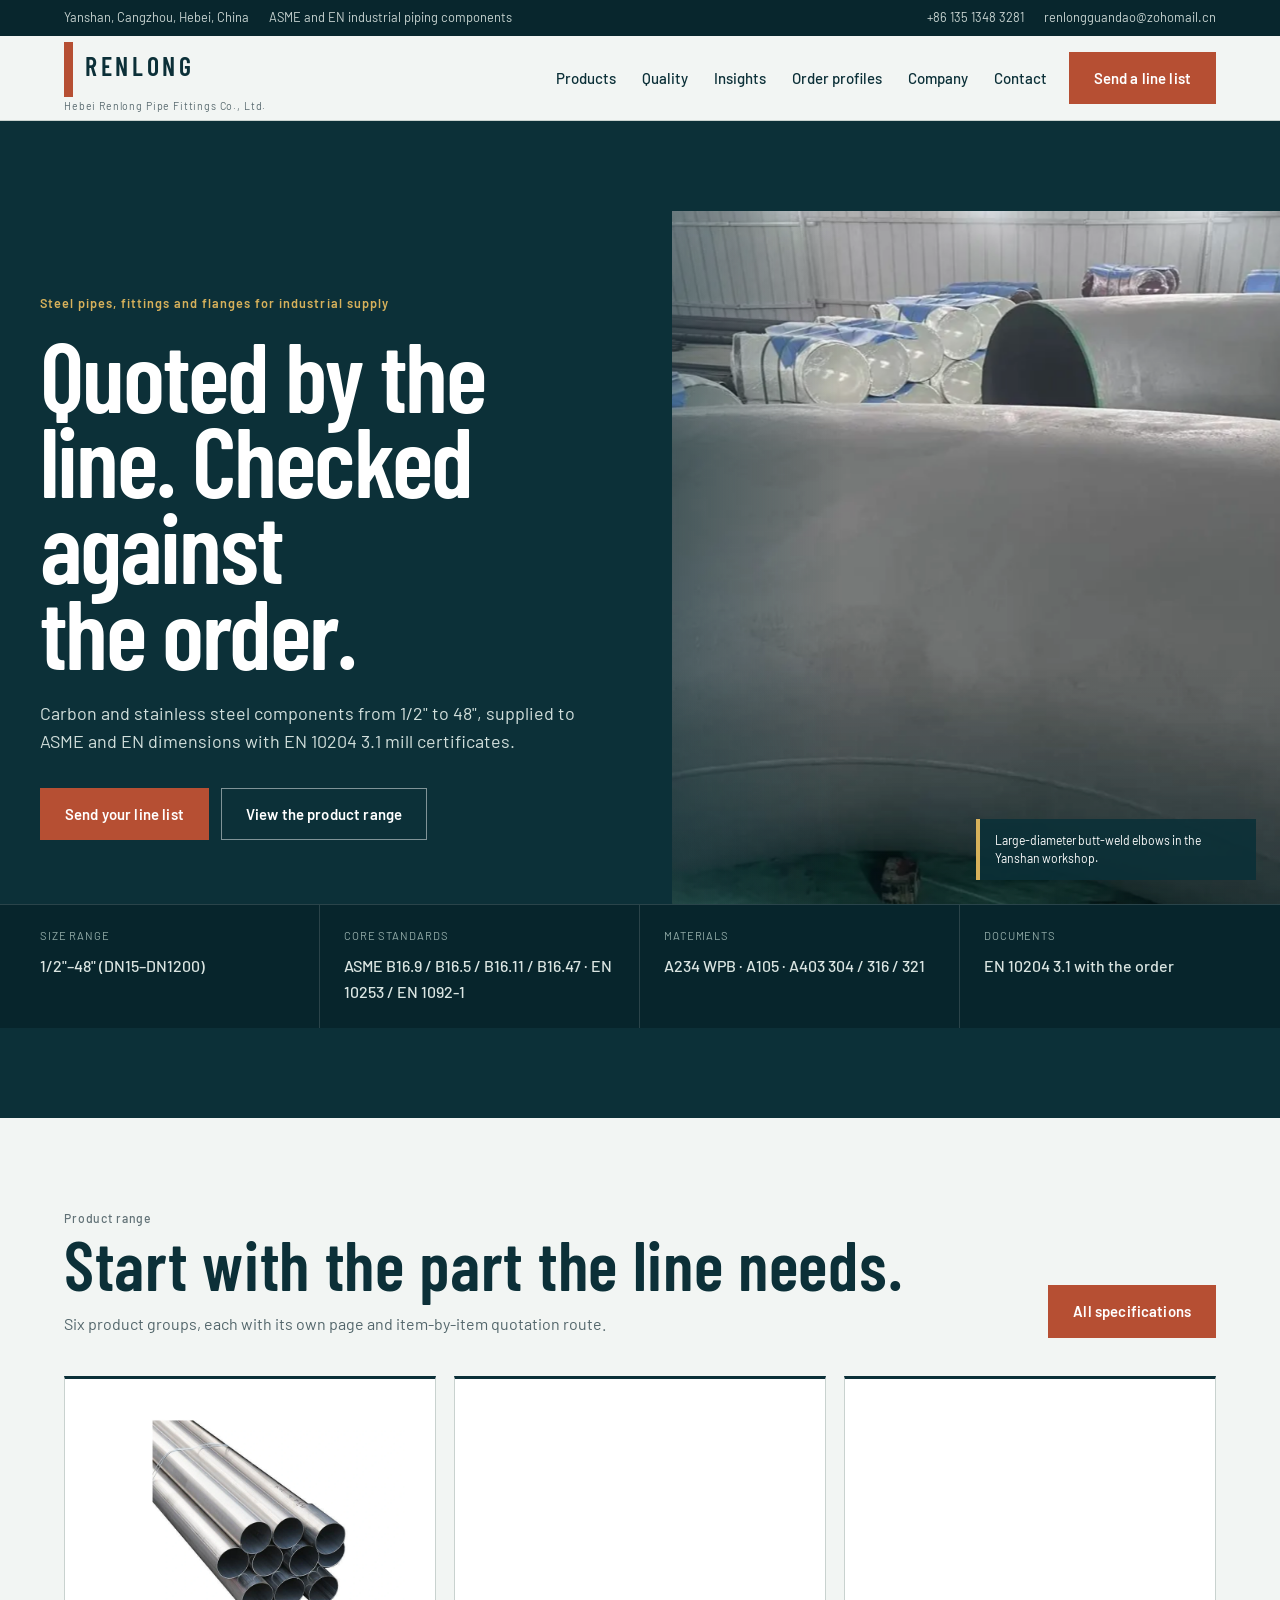
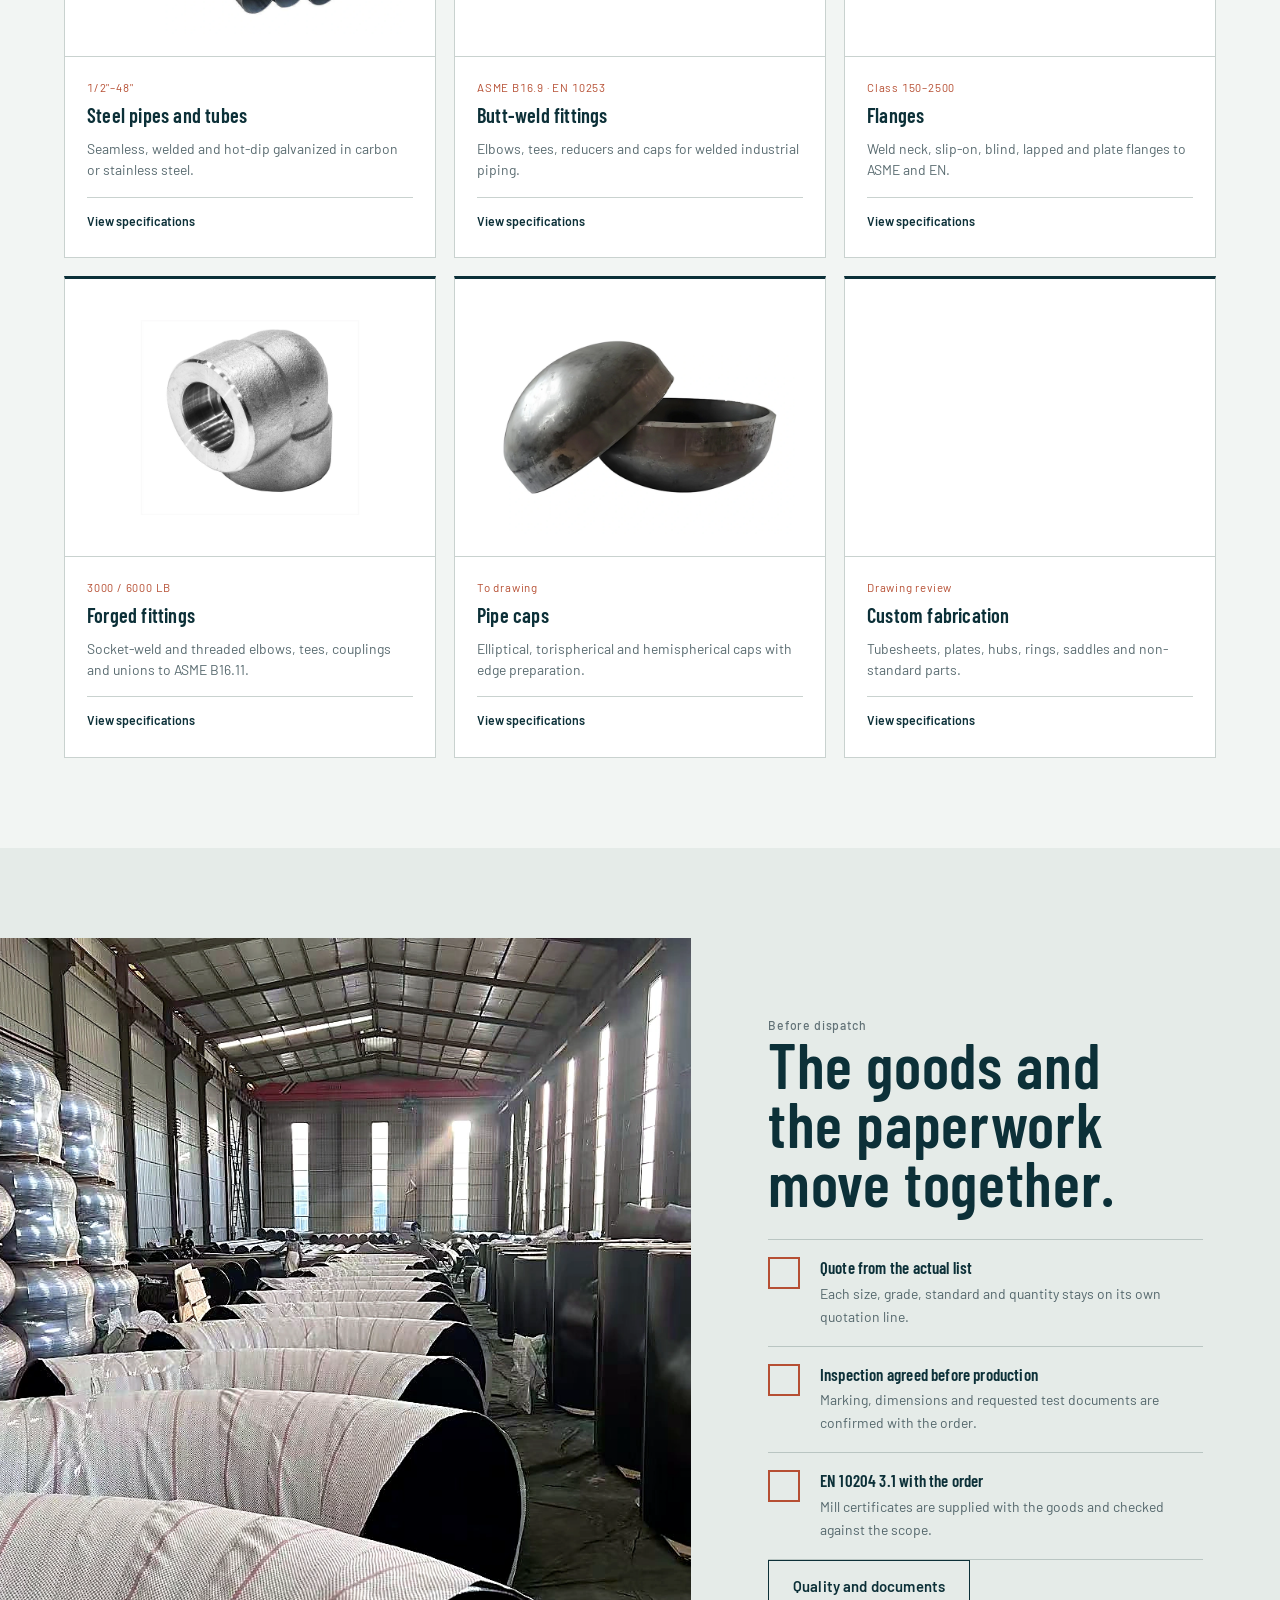
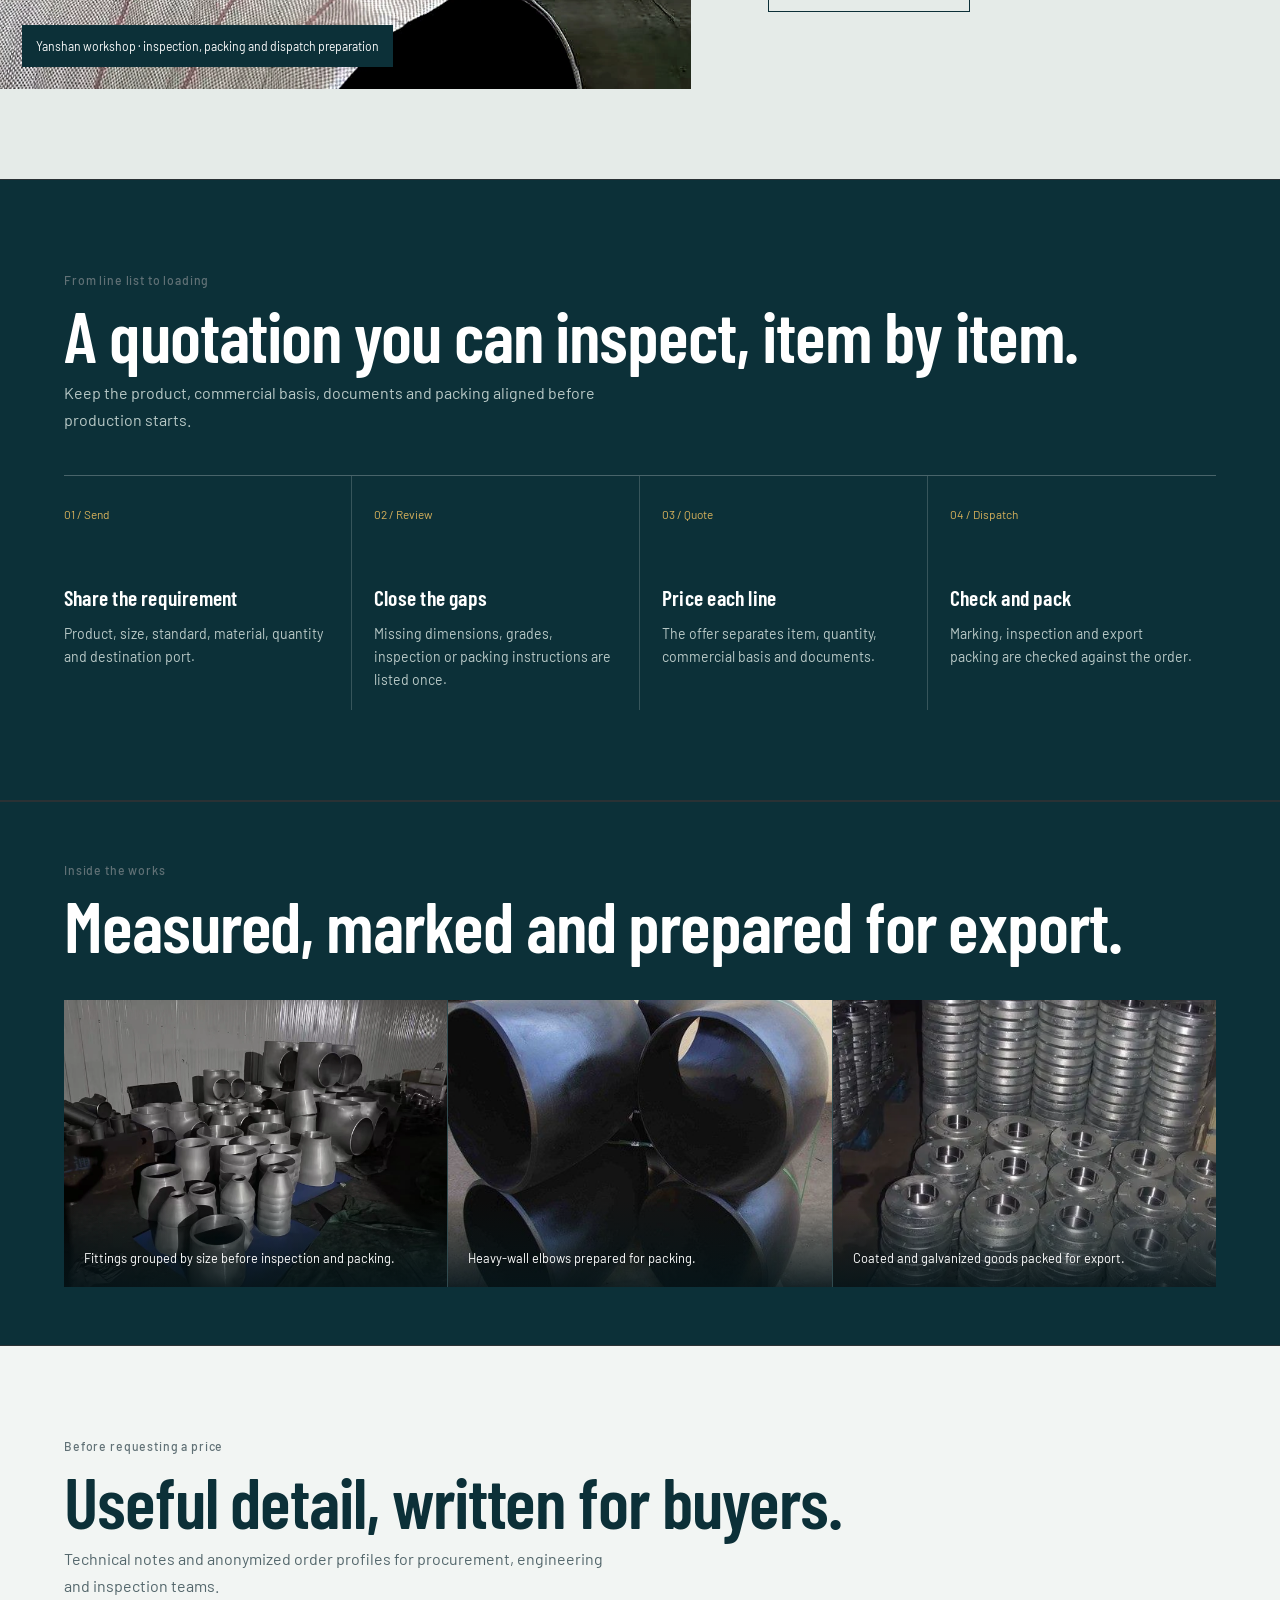
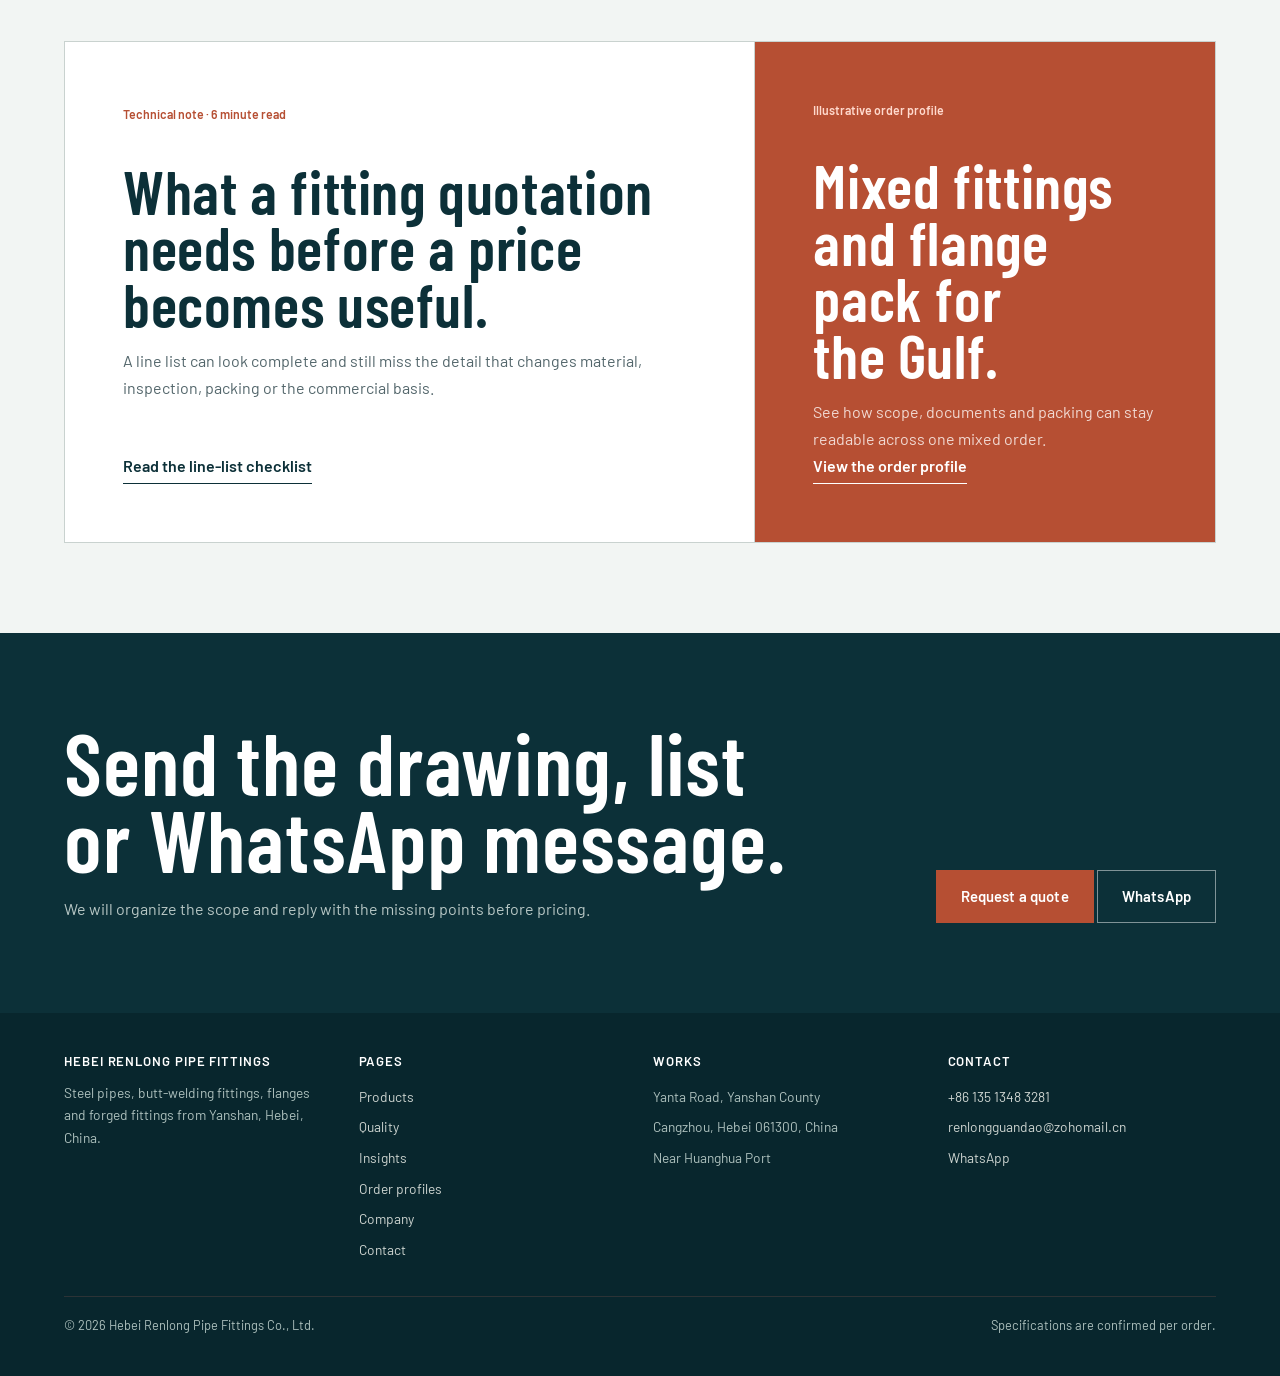
==== commit ec4f2710: "Refresh cached styles for photo ratio update" ====
--- a/index.html
+++ b/index.html
@@ -5,9 +5,9 @@
 <meta name="viewport" content="width=device-width, initial-scale=1">
 <title>Steel Pipes, Fittings and Flanges | Hebei Renlong</title>
 <meta name="description" content="Carbon and stainless steel pipes, butt-welding fittings, flanges and forged fittings to ASME and EN standards. EN 10204 3.1 certificates supplied with the order.">
-<link rel="stylesheet" href="assets/styles.css">
+<link rel="stylesheet" href="assets/styles.css?v=20261029-ratio">
 <link rel="stylesheet" href="assets/motion.css">
-<link rel="stylesheet" href="assets/v2.css">
+<link rel="stylesheet" href="assets/v2.css?v=20261029-ratio">
 <script>document.documentElement.classList.add('anim')</script>
 </head>
 <body class="v2">
--- a/assets/styles.css
+++ b/assets/styles.css
@@ -419,6 +419,7 @@
 
 .shots img {
   width: 100%;
+  height: auto;
   aspect-ratio: 4 / 3;
   object-fit: cover;
   background: #202628;
--- a/assets/v2.css
+++ b/assets/v2.css
@@ -568,21 +568,23 @@
 
 .v2-shot-grid {
   display: grid;
-  grid-template-columns: 1.15fr .85fr .85fr;
+  grid-template-columns: repeat(3, minmax(0, 1fr));
+  align-items: start;
   gap: 1px;
   background: #304a4f;
 }
 
 .v2-shot-grid figure {
   position: relative;
-  min-height: 420px;
+  min-height: 0;
   margin: 0;
+  aspect-ratio: 4 / 3;
   overflow: hidden;
 }
 
 .v2-shot-grid figure:nth-child(2),
 .v2-shot-grid figure:nth-child(3) {
-  min-height: 420px;
+  min-height: 0;
 }
 
 .v2-shot-grid img {
@@ -1528,7 +1530,8 @@
   .v2-shot-grid figure,
   .v2-shot-grid figure:first-child {
     grid-column: auto;
-    min-height: 350px;
+    min-height: 0;
+    aspect-ratio: 4 / 3;
   }
 
   .v2-aside {
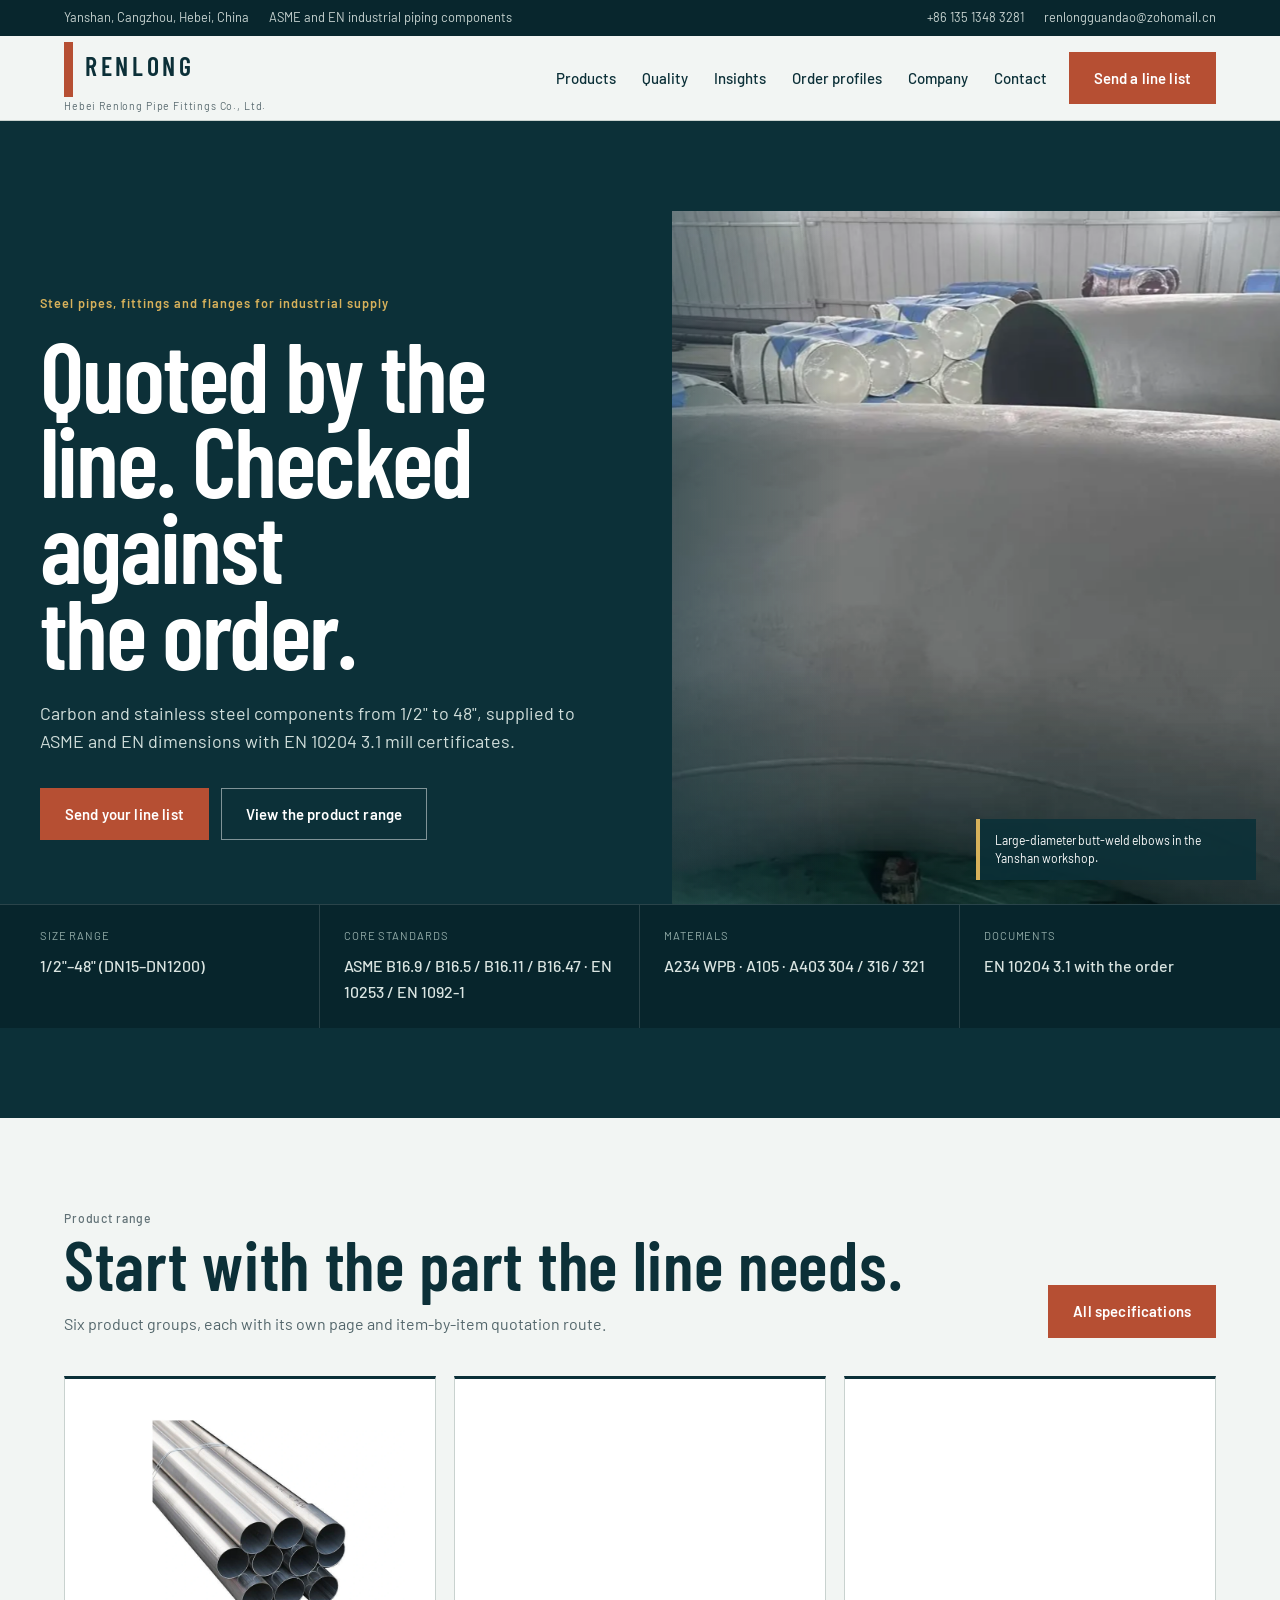
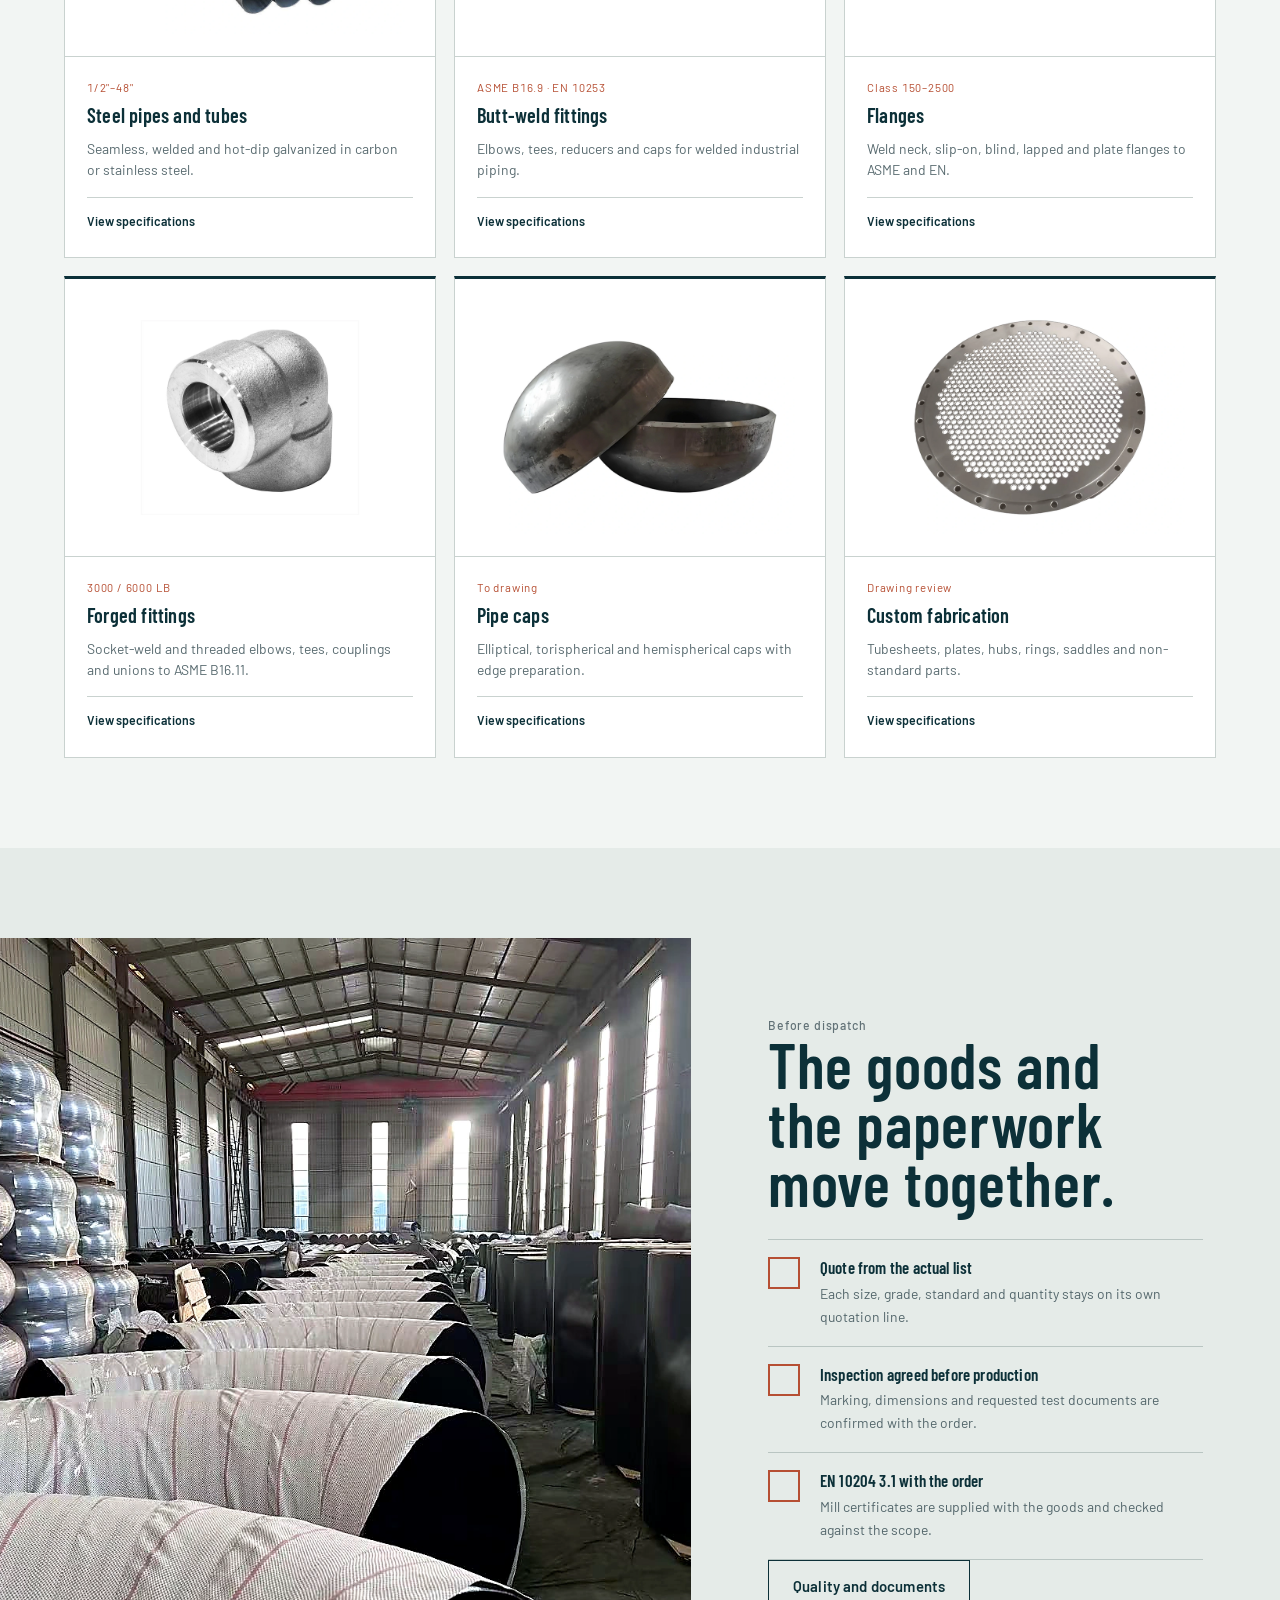
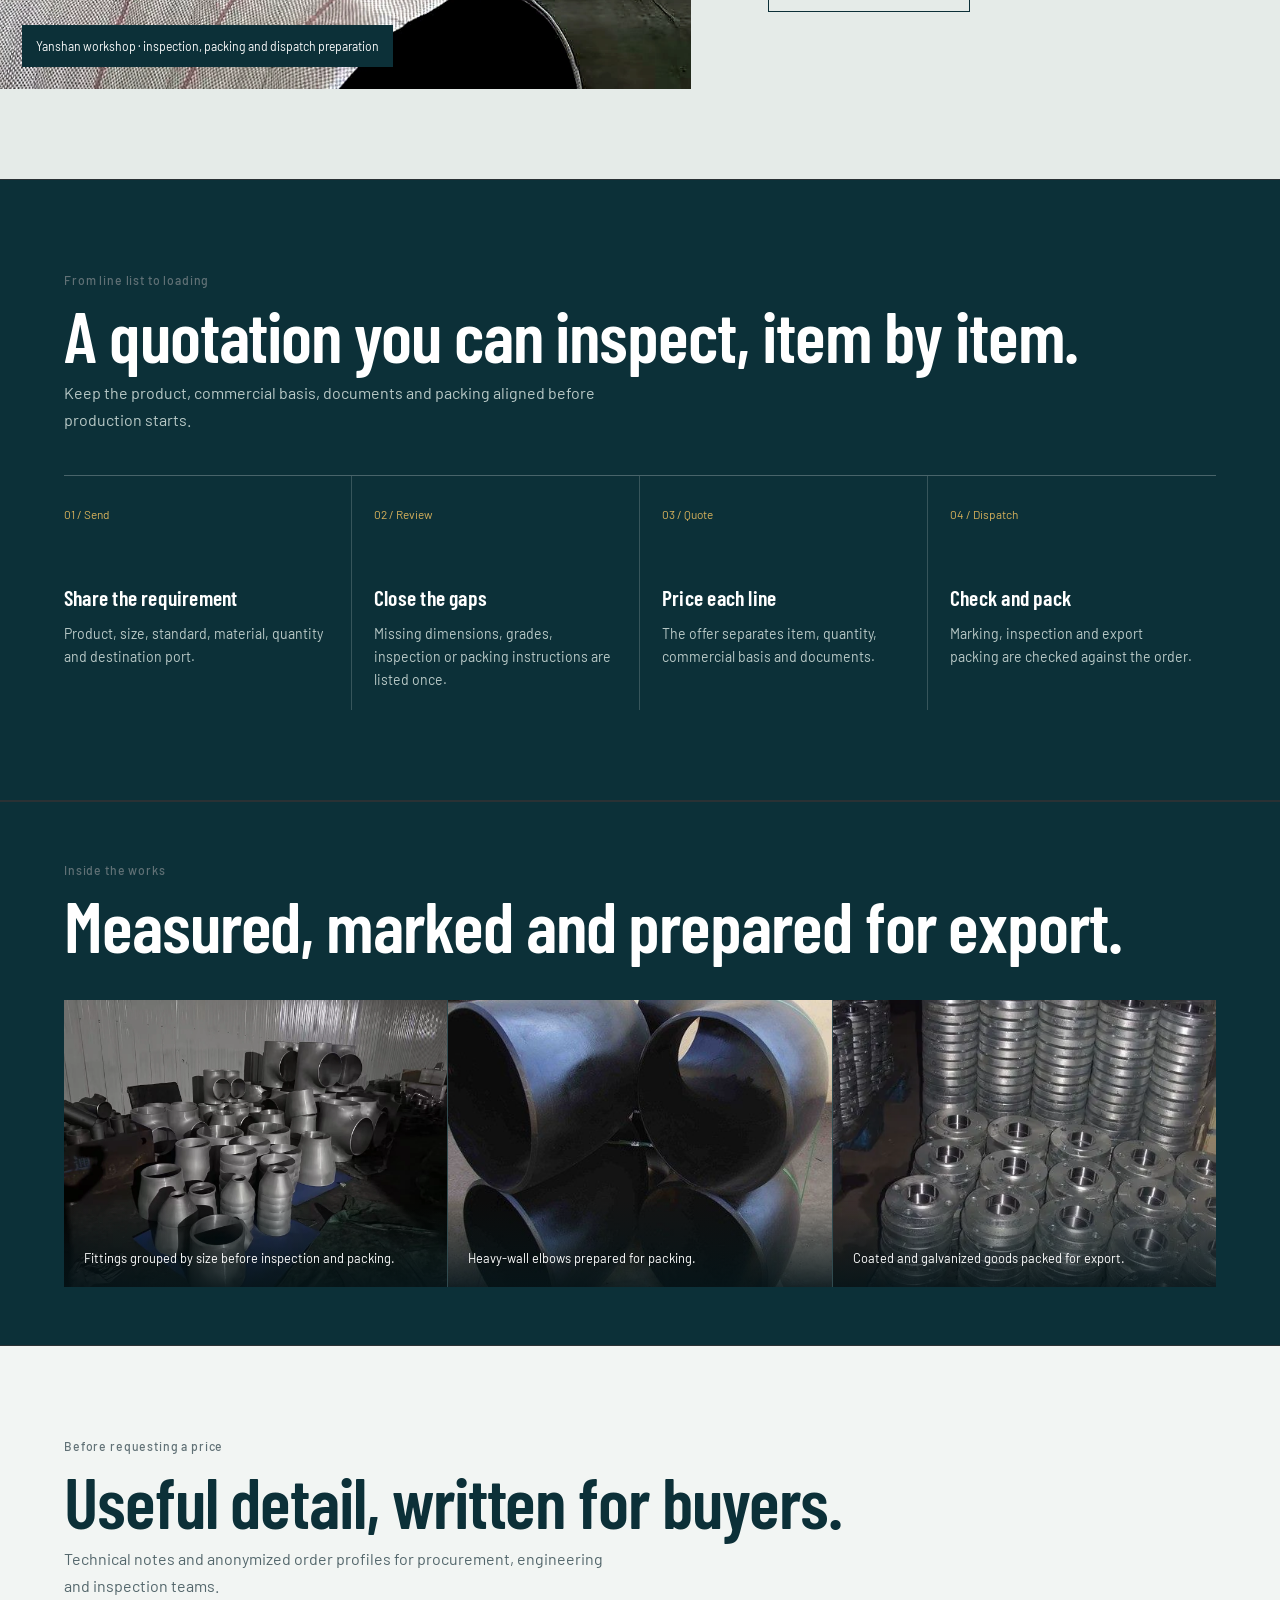
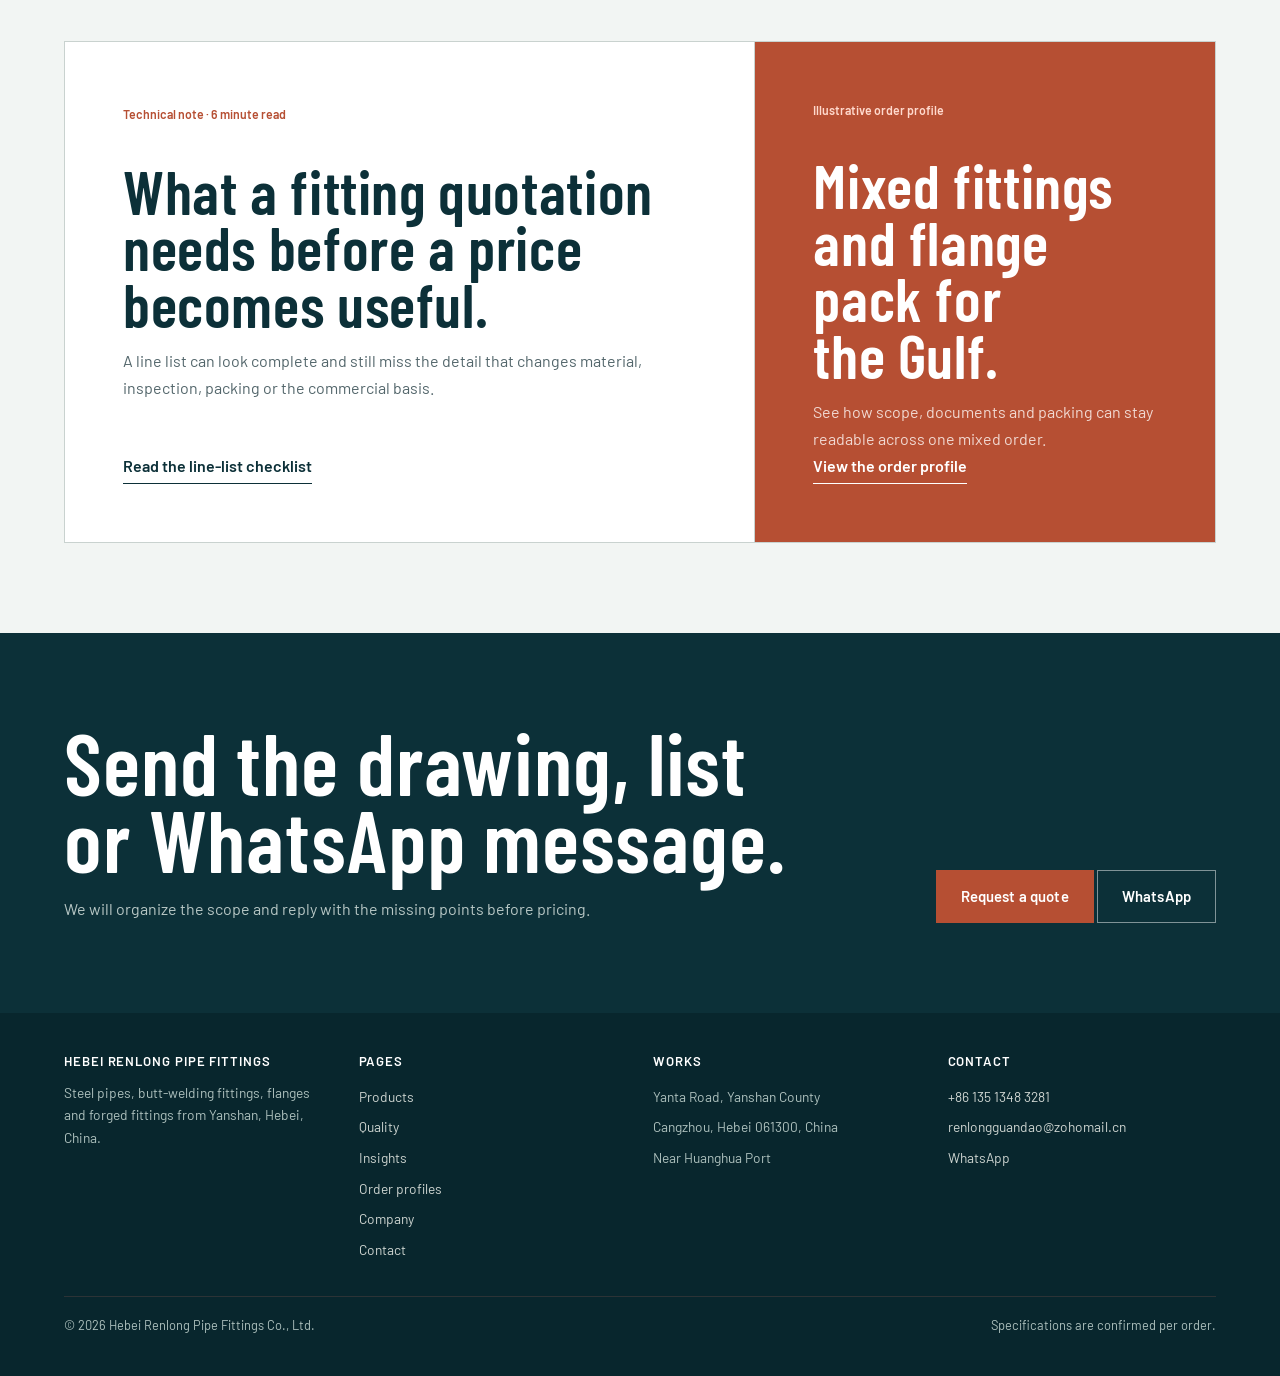
==== commit c8924612: "Use Analytics measurement ID" ====
--- a/index.html
+++ b/index.html
@@ -3,6 +3,8 @@
 <head>
 <meta charset="utf-8">
 <meta name="viewport" content="width=device-width, initial-scale=1">
+<script async src="https://www.googletagmanager.com/gtag/js?id=G-M5CLG8P3M8"></script>
+<script>window.dataLayer=window.dataLayer||[];function gtag(){dataLayer.push(arguments);}gtag('js',new Date());gtag('config','G-M5CLG8P3M8');</script>
 <title>Steel Pipes, Fittings and Flanges | Hebei Renlong</title>
 <meta name="description" content="Carbon and stainless steel pipes, butt-welding fittings, flanges and forged fittings to ASME and EN standards. EN 10204 3.1 certificates supplied with the order.">
 <link rel="stylesheet" href="assets/styles.css?v=20261029-ratio">
